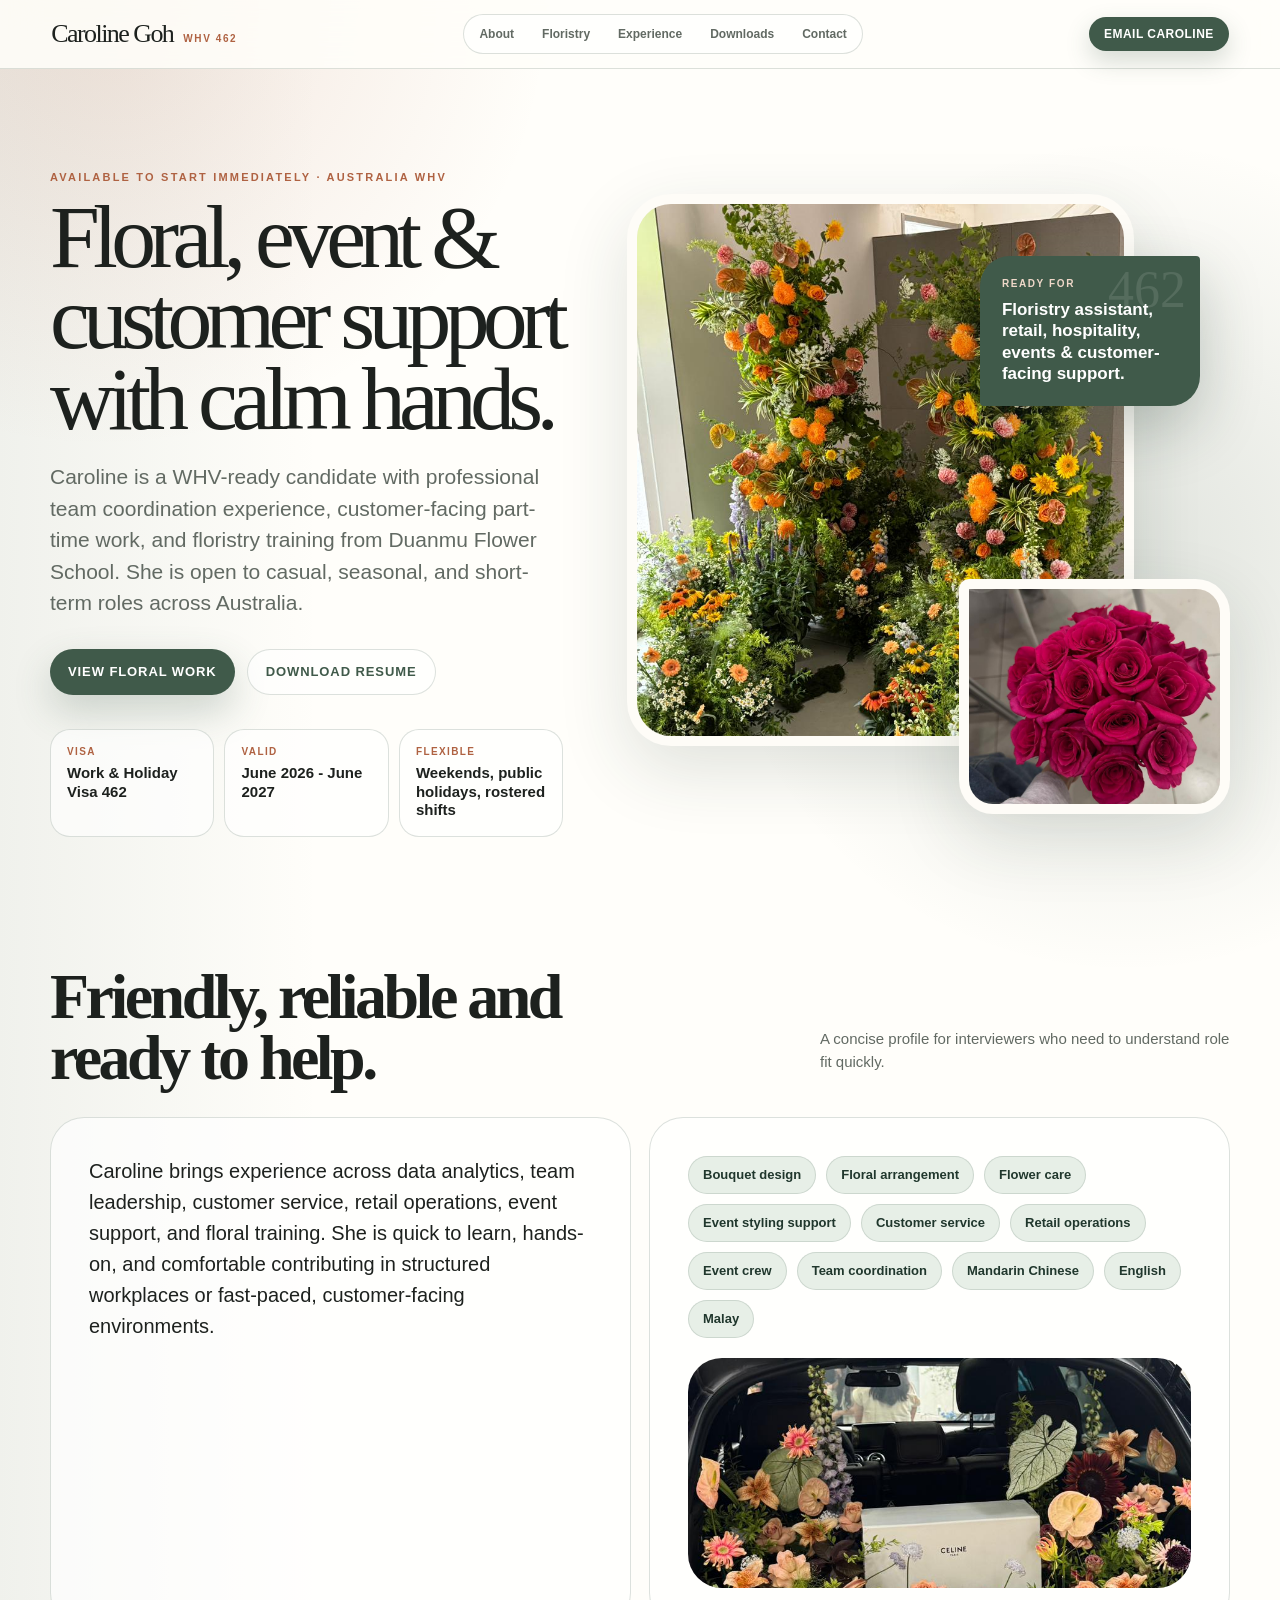
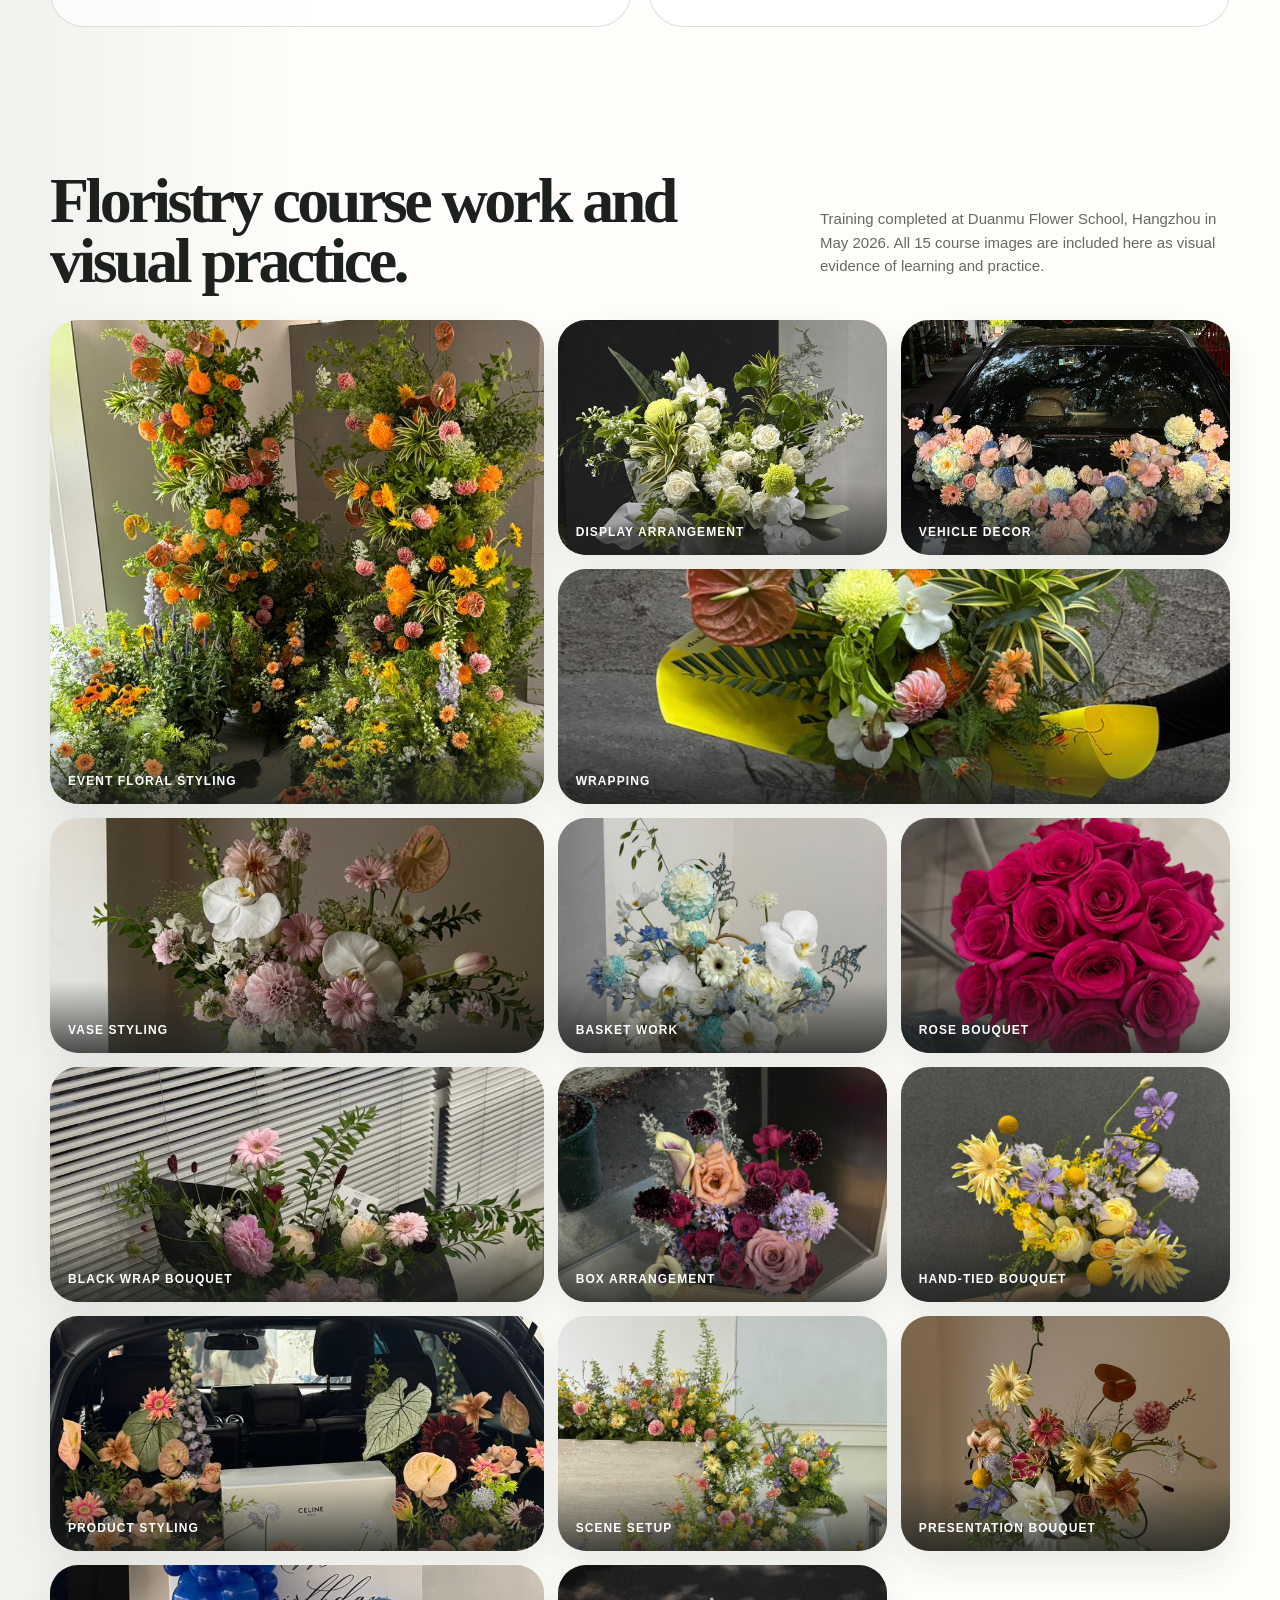
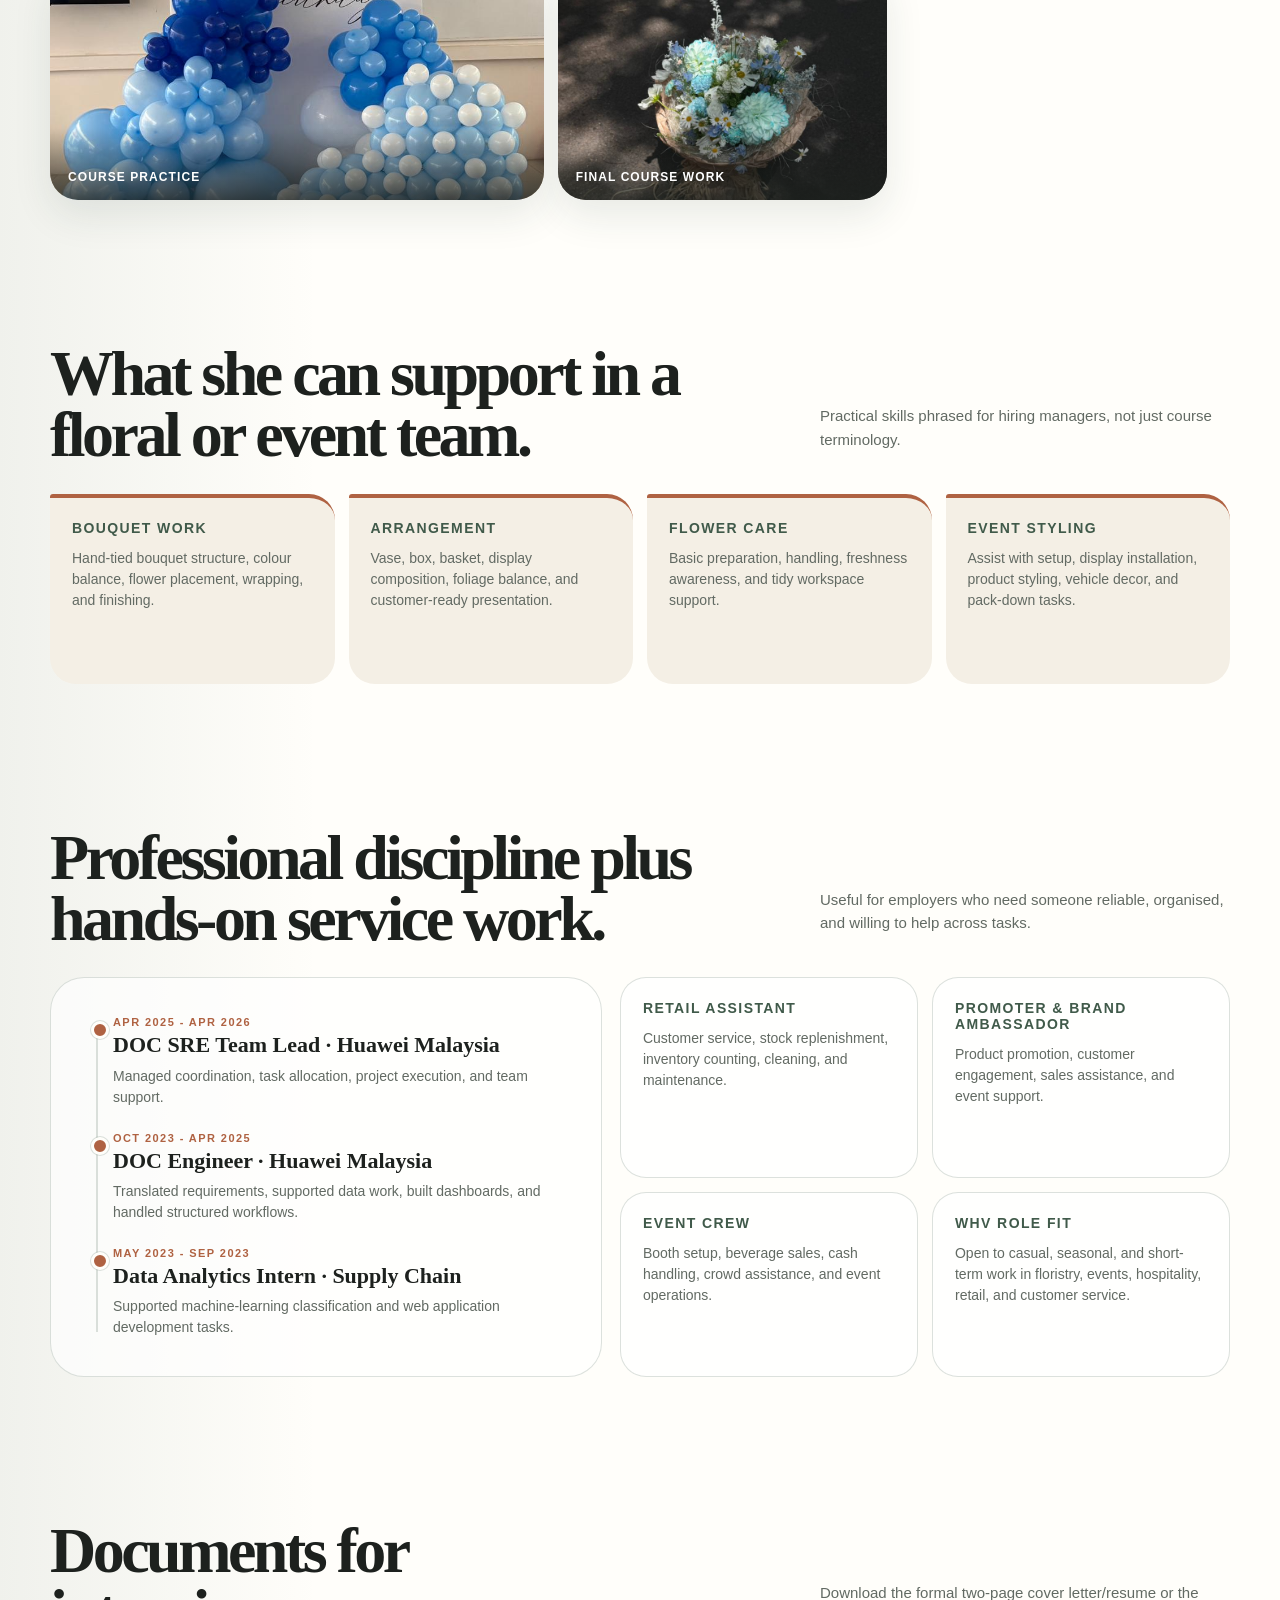
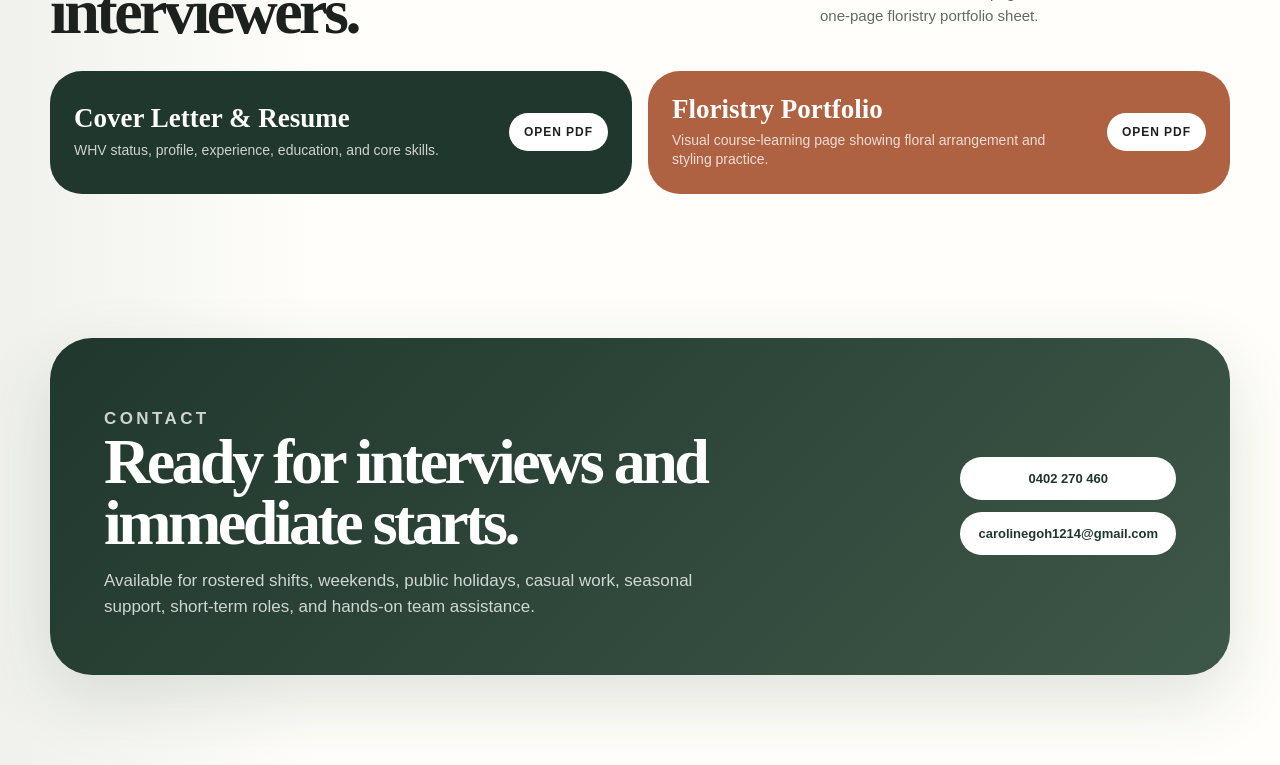
==== caroline-whv-interview-site/index.html @ 3a3e816f "Initial commit: Caroline's portfolio website" ====
<!doctype html>
<html lang="en">
  <head>
    <meta charset="utf-8">
    <meta name="viewport" content="width=device-width, initial-scale=1">
    <title>Caroline Goh | WHV Floristry & Event Support</title>
    <meta name="description" content="Caroline Goh's WHV interview portfolio for floristry, events, retail, hospitality, and customer-facing support roles in Australia.">
    <style>
      :root {
        --paper: #fffefa;
        --ink: #1d211e;
        --muted: #626a63;
        --sage: #405a4a;
        --sage-dark: #20372d;
        --sage-soft: #e7efe7;
        --cream: #f4efe5;
        --rust: #af6242;
        --blush: #ead4c6;
        --line: rgba(64, 90, 74, 0.18);
        --shadow: 0 24px 70px rgba(32, 55, 45, 0.14);
      }

      * {
        box-sizing: border-box;
      }

      html {
        scroll-behavior: smooth;
      }

      body {
        margin: 0;
        color: var(--ink);
        background:
          radial-gradient(circle at 8% 0%, rgba(175, 98, 66, 0.16), transparent 28rem),
          radial-gradient(circle at 88% 10%, rgba(64, 90, 74, 0.16), transparent 26rem),
          linear-gradient(90deg, rgba(64, 90, 74, 0.08), transparent 20rem),
          var(--paper);
        font-family: "Avenir Next", "Helvetica Neue", Arial, sans-serif;
      }

      img {
        display: block;
        max-width: 100%;
      }

      a {
        color: inherit;
        text-decoration: none;
      }

      .site-shell {
        min-height: 100vh;
      }

      .nav {
        position: sticky;
        top: 0;
        z-index: 20;
        display: flex;
        align-items: center;
        justify-content: space-between;
        gap: 24px;
        padding: 14px clamp(20px, 4vw, 58px);
        background: rgba(255, 254, 250, 0.86);
        border-bottom: 1px solid var(--line);
        backdrop-filter: blur(18px);
      }

      .brand {
        display: flex;
        align-items: baseline;
        gap: 10px;
        white-space: nowrap;
      }

      .brand-name {
        font-family: Georgia, "Times New Roman", serif;
        font-size: 26px;
        letter-spacing: -0.06em;
      }

      .brand-label {
        color: var(--rust);
        font-size: 10px;
        font-weight: 850;
        letter-spacing: 0.16em;
        text-transform: uppercase;
      }

      .nav-links {
        display: flex;
        align-items: center;
        gap: 6px;
        padding: 4px;
        color: var(--muted);
        font-size: 12px;
        font-weight: 750;
        border: 1px solid var(--line);
        border-radius: 999px;
        background: rgba(255, 255, 255, 0.48);
      }

      .nav-links a {
        padding: 8px 11px;
        border-radius: 999px;
        transition: 180ms ease;
      }

      .nav-links a:hover {
        color: #ffffff;
        background: var(--sage);
      }

      .nav-cta {
        padding: 10px 15px;
        color: #ffffff;
        font-size: 12px;
        font-weight: 850;
        letter-spacing: 0.04em;
        text-transform: uppercase;
        background: var(--sage);
        border-radius: 999px;
        box-shadow: 0 10px 24px rgba(64, 90, 74, 0.22);
      }

      .hero {
        display: grid;
        grid-template-columns: minmax(0, 0.92fr) minmax(420px, 1.08fr);
        gap: clamp(32px, 5vw, 72px);
        align-items: center;
        width: min(1180px, calc(100% - 40px));
        margin: 0 auto;
        padding: clamp(58px, 8vw, 105px) 0 58px;
      }

      .eyebrow {
        margin: 0 0 14px;
        color: var(--rust);
        font-size: 11px;
        font-weight: 900;
        letter-spacing: 0.2em;
        text-transform: uppercase;
      }

      .hero h1 {
        margin: 0;
        max-width: 620px;
        font-family: Georgia, "Times New Roman", serif;
        font-size: clamp(56px, 7vw, 98px);
        line-height: 0.9;
        letter-spacing: -0.075em;
        font-weight: 520;
      }

      .hero-subtitle {
        margin: 22px 0 0;
        max-width: 620px;
        color: var(--muted);
        font-size: clamp(17px, 2vw, 21px);
        line-height: 1.5;
      }

      .hero-actions {
        display: flex;
        flex-wrap: wrap;
        gap: 12px;
        margin-top: 30px;
      }

      .button {
        display: inline-flex;
        align-items: center;
        justify-content: center;
        min-height: 46px;
        padding: 0 18px;
        font-size: 13px;
        font-weight: 850;
        letter-spacing: 0.07em;
        text-transform: uppercase;
        border-radius: 999px;
        transition: transform 180ms ease, box-shadow 180ms ease, background 180ms ease;
      }

      .button:hover {
        transform: translateY(-2px);
      }

      .button.primary {
        color: #ffffff;
        background: var(--sage);
        box-shadow: 0 16px 38px rgba(64, 90, 74, 0.24);
      }

      .button.secondary {
        color: var(--sage);
        background: rgba(255, 255, 255, 0.62);
        border: 1px solid var(--line);
      }

      .hero-facts {
        display: grid;
        grid-template-columns: repeat(3, 1fr);
        gap: 10px;
        margin-top: 34px;
      }

      .fact-card {
        padding: 16px;
        background: rgba(255, 255, 255, 0.62);
        border: 1px solid var(--line);
        border-radius: 20px;
      }

      .fact-key {
        color: var(--rust);
        font-size: 10px;
        font-weight: 900;
        letter-spacing: 0.14em;
        text-transform: uppercase;
      }

      .fact-value {
        margin-top: 7px;
        font-size: 15px;
        line-height: 1.25;
        font-weight: 800;
      }

      .hero-art {
        position: relative;
        min-height: 620px;
      }

      .hero-photo {
        position: absolute;
        overflow: hidden;
        background: var(--cream);
        border: 10px solid rgba(255, 254, 250, 0.88);
        box-shadow: var(--shadow);
      }

      .hero-photo img {
        width: 100%;
        height: 100%;
        object-fit: cover;
      }

      .hero-photo.large {
        inset: 0 16% 11% 0;
        border-radius: 44px 44px 10px 44px;
      }

      .hero-photo.small {
        right: 0;
        bottom: 0;
        width: 45%;
        height: 38%;
        border-radius: 10px 34px 34px 34px;
      }

      .availability-card {
        position: absolute;
        right: 5%;
        top: 10%;
        width: 220px;
        padding: 22px;
        color: #ffffff;
        background: var(--sage);
        border-radius: 30px 4px 30px 4px;
        box-shadow: 0 22px 60px rgba(32, 55, 45, 0.25);
      }

      .availability-card::after {
        content: "462";
        position: absolute;
        right: 14px;
        top: 8px;
        color: rgba(255, 255, 255, 0.11);
        font-family: Georgia, "Times New Roman", serif;
        font-size: 52px;
        line-height: 1;
      }

      .availability-card strong {
        display: block;
        position: relative;
        z-index: 1;
        color: #efd8c9;
        font-size: 10px;
        letter-spacing: 0.16em;
        text-transform: uppercase;
      }

      .availability-card span {
        display: block;
        position: relative;
        z-index: 1;
        margin-top: 10px;
        font-size: 17px;
        line-height: 1.25;
        font-weight: 850;
      }

      .section {
        width: min(1180px, calc(100% - 40px));
        margin: 0 auto;
        padding: 72px 0;
      }

      .section-head {
        display: flex;
        align-items: end;
        justify-content: space-between;
        gap: 28px;
        margin-bottom: 28px;
      }

      .section h2 {
        margin: 0;
        max-width: 650px;
        font-family: Georgia, "Times New Roman", serif;
        font-size: clamp(38px, 5vw, 64px);
        line-height: 0.95;
        letter-spacing: -0.055em;
        font-weight: 560;
      }

      .section-note {
        max-width: 410px;
        color: var(--muted);
        font-size: 15px;
        line-height: 1.55;
      }

      .about-grid {
        display: grid;
        grid-template-columns: 1fr 1fr;
        gap: 18px;
      }

      .panel {
        padding: clamp(24px, 4vw, 38px);
        background: rgba(255, 255, 255, 0.65);
        border: 1px solid var(--line);
        border-radius: 34px;
      }

      .profile-copy {
        font-size: 20px;
        line-height: 1.55;
      }

      .profile-copy p {
        margin: 0;
      }

      .skill-cloud {
        display: flex;
        flex-wrap: wrap;
        gap: 10px;
      }

      .pill {
        display: inline-flex;
        align-items: center;
        min-height: 38px;
        padding: 0 14px;
        color: var(--sage-dark);
        font-size: 13px;
        font-weight: 800;
        background: var(--sage-soft);
        border: 1px solid rgba(64, 90, 74, 0.16);
        border-radius: 999px;
      }

      .floral-strip {
        margin-top: 20px;
        overflow: hidden;
        border-radius: 34px;
      }

      .floral-strip img {
        width: 100%;
        height: 230px;
        object-fit: cover;
      }

      .gallery-grid {
        display: grid;
        grid-template-columns: 1.2fr 0.8fr 0.8fr;
        grid-auto-rows: 235px;
        gap: 14px;
      }

      .gallery-item {
        position: relative;
        overflow: hidden;
        padding: 0;
        color: #ffffff;
        background: var(--cream);
        border: 0;
        border-radius: 28px;
        cursor: zoom-in;
        box-shadow: 0 16px 38px rgba(32, 55, 45, 0.1);
      }

      .gallery-item:nth-child(1) {
        grid-row: span 2;
      }

      .gallery-item:nth-child(4) {
        grid-column: span 2;
      }

      .gallery-item img {
        width: 100%;
        height: 100%;
        object-fit: cover;
        transition: transform 420ms ease;
      }

      .gallery-item:hover img {
        transform: scale(1.045);
      }

      .gallery-label {
        position: absolute;
        left: 0;
        right: 0;
        bottom: 0;
        padding: 42px 18px 16px;
        font-size: 12px;
        font-weight: 900;
        letter-spacing: 0.09em;
        text-align: left;
        text-transform: uppercase;
        background: linear-gradient(0deg, rgba(29, 33, 30, 0.78), transparent);
      }

      .learning-grid {
        display: grid;
        grid-template-columns: repeat(4, 1fr);
        gap: 14px;
      }

      .learning-card {
        min-height: 190px;
        padding: 22px;
        background: var(--cream);
        border-top: 4px solid var(--rust);
        border-radius: 3px 26px 26px 26px;
      }

      .learning-card h3,
      .role-card h3 {
        margin: 0;
        color: var(--sage);
        font-size: 14px;
        letter-spacing: 0.1em;
        text-transform: uppercase;
      }

      .learning-card p,
      .role-card p {
        margin: 12px 0 0;
        color: var(--muted);
        font-size: 14px;
        line-height: 1.5;
      }

      .experience-wrap {
        display: grid;
        grid-template-columns: 0.95fr 1.05fr;
        gap: 18px;
      }

      .timeline {
        position: relative;
        padding-left: 24px;
      }

      .timeline::before {
        content: "";
        position: absolute;
        left: 7px;
        top: 6px;
        bottom: 6px;
        width: 2px;
        background: var(--line);
      }

      .timeline-item {
        position: relative;
        padding: 0 0 24px;
      }

      .timeline-item:last-child {
        padding-bottom: 0;
      }

      .timeline-item::before {
        content: "";
        position: absolute;
        left: -22px;
        top: 5px;
        width: 12px;
        height: 12px;
        border: 3px solid var(--paper);
        border-radius: 50%;
        background: var(--rust);
        box-shadow: 0 0 0 1px var(--line);
      }

      .timeline-date {
        color: var(--rust);
        font-size: 11px;
        font-weight: 900;
        letter-spacing: 0.13em;
        text-transform: uppercase;
      }

      .timeline-title {
        margin-top: 5px;
        font-family: Georgia, "Times New Roman", serif;
        font-size: 22px;
        line-height: 1.1;
        font-weight: 700;
      }

      .timeline-copy {
        margin-top: 8px;
        color: var(--muted);
        font-size: 14px;
        line-height: 1.5;
      }

      .role-grid {
        display: grid;
        grid-template-columns: repeat(2, 1fr);
        gap: 14px;
      }

      .role-card {
        padding: 22px;
        background: rgba(255, 255, 255, 0.7);
        border: 1px solid var(--line);
        border-radius: 26px;
      }

      .downloads {
        display: grid;
        grid-template-columns: 1fr 1fr;
        gap: 16px;
      }

      .download-card {
        display: flex;
        align-items: center;
        justify-content: space-between;
        gap: 20px;
        padding: 24px;
        background: var(--sage-dark);
        color: #ffffff;
        border-radius: 32px;
      }

      .download-card:nth-child(2) {
        background: var(--rust);
      }

      .download-title {
        font-family: Georgia, "Times New Roman", serif;
        font-size: 27px;
        line-height: 1.05;
        font-weight: 700;
      }

      .download-copy {
        margin-top: 8px;
        color: rgba(255, 255, 255, 0.78);
        font-size: 14px;
        line-height: 1.4;
      }

      .download-link {
        flex: 0 0 auto;
        padding: 12px 15px;
        color: var(--ink);
        font-size: 12px;
        font-weight: 900;
        letter-spacing: 0.08em;
        text-transform: uppercase;
        background: #ffffff;
        border-radius: 999px;
      }

      .contact {
        padding-bottom: 90px;
      }

      .contact-card {
        display: grid;
        grid-template-columns: 1fr auto;
        gap: 24px;
        align-items: center;
        padding: clamp(28px, 5vw, 54px);
        color: #ffffff;
        background:
          linear-gradient(135deg, rgba(32, 55, 45, 0.96), rgba(64, 90, 74, 0.92)),
          var(--sage-dark);
        border-radius: 42px;
        box-shadow: var(--shadow);
      }

      .contact-card h2 {
        color: #ffffff;
      }

      .contact-card p {
        margin: 14px 0 0;
        max-width: 640px;
        color: rgba(255, 255, 255, 0.78);
        font-size: 17px;
        line-height: 1.55;
      }

      .contact-actions {
        display: flex;
        flex-direction: column;
        gap: 12px;
      }

      .contact-actions a {
        min-width: 190px;
        padding: 14px 18px;
        color: var(--sage-dark);
        font-size: 13px;
        font-weight: 900;
        text-align: center;
        background: #ffffff;
        border-radius: 999px;
      }

      .lightbox {
        position: fixed;
        inset: 0;
        z-index: 50;
        display: none;
        place-items: center;
        padding: 28px;
        background: rgba(18, 28, 23, 0.84);
      }

      .lightbox.is-open {
        display: grid;
      }

      .lightbox img {
        max-width: min(980px, 100%);
        max-height: 82vh;
        object-fit: contain;
        border: 10px solid rgba(255, 254, 250, 0.92);
        border-radius: 26px;
        box-shadow: 0 28px 90px rgba(0, 0, 0, 0.34);
      }

      .lightbox button {
        position: absolute;
        right: 28px;
        top: 24px;
        width: 44px;
        height: 44px;
        color: var(--sage-dark);
        font-size: 26px;
        line-height: 1;
        background: #ffffff;
        border: 0;
        border-radius: 50%;
        cursor: pointer;
      }

      @media (max-width: 960px) {
        .nav {
          align-items: flex-start;
          flex-direction: column;
        }

        .nav-links {
          width: 100%;
          overflow-x: auto;
          justify-content: flex-start;
        }

        .nav-cta {
          display: none;
        }

        .hero,
        .about-grid,
        .experience-wrap,
        .downloads,
        .contact-card {
          grid-template-columns: 1fr;
        }

        .hero-art {
          min-height: 520px;
        }

        .learning-grid {
          grid-template-columns: repeat(2, 1fr);
        }

        .gallery-grid {
          grid-template-columns: repeat(2, 1fr);
        }

        .gallery-item:nth-child(1),
        .gallery-item:nth-child(4) {
          grid-column: auto;
          grid-row: auto;
        }
      }

      @media (max-width: 640px) {
        .hero {
          grid-template-columns: 1fr;
          padding-top: 42px;
        }

        .hero h1 {
          font-size: 54px;
        }

        .hero-facts,
        .learning-grid,
        .role-grid,
        .gallery-grid {
          grid-template-columns: 1fr;
        }

        .hero-art {
          min-height: 430px;
        }

        .hero-photo.large {
          inset: 0 0 14% 0;
        }

        .hero-photo.small {
          width: 58%;
        }

        .availability-card {
          left: 18px;
          right: auto;
          top: 18px;
          width: 210px;
        }

        .section {
          padding: 52px 0;
        }

        .section-head {
          align-items: flex-start;
          flex-direction: column;
        }

        .gallery-item {
          min-height: 310px;
        }

        .download-card {
          align-items: flex-start;
          flex-direction: column;
        }
      }
    </style>
  </head>
  <body>
    <div class="site-shell">
      <nav class="nav" aria-label="Primary navigation">
        <a class="brand" href="#top" aria-label="Caroline Goh home">
          <span class="brand-name">Caroline Goh</span>
          <span class="brand-label">WHV 462</span>
        </a>
        <div class="nav-links">
          <a href="#about">About</a>
          <a href="#floristry">Floristry</a>
          <a href="#experience">Experience</a>
          <a href="#downloads">Downloads</a>
          <a href="#contact">Contact</a>
        </div>
        <a class="nav-cta" href="mailto:carolinegoh1214@gmail.com">Email Caroline</a>
      </nav>

      <header class="hero" id="top">
        <section>
          <p class="eyebrow">Available to start immediately · Australia WHV</p>
          <h1>Floral, event & customer support with calm hands.</h1>
          <p class="hero-subtitle">
            Caroline is a WHV-ready candidate with professional team coordination experience,
            customer-facing part-time work, and floristry training from Duanmu Flower School.
            She is open to casual, seasonal, and short-term roles across Australia.
          </p>
          <div class="hero-actions">
            <a class="button primary" href="#floristry">View floral work</a>
            <a class="button secondary" href="Caroline_WHV_Resume.pdf">Download resume</a>
          </div>
          <div class="hero-facts" aria-label="Quick facts">
            <div class="fact-card">
              <div class="fact-key">Visa</div>
              <div class="fact-value">Work & Holiday Visa 462</div>
            </div>
            <div class="fact-card">
              <div class="fact-key">Valid</div>
              <div class="fact-value">June 2026 - June 2027</div>
            </div>
            <div class="fact-card">
              <div class="fact-key">Flexible</div>
              <div class="fact-value">Weekends, public holidays, rostered shifts</div>
            </div>
          </div>
        </section>

        <section class="hero-art" aria-label="Floristry work preview">
          <div class="hero-photo large">
            <img src="images/WhatsApp Image 2026-06-17 at 8.17.05 PM.jpeg" alt="Large-scale orange and green floral event installation">
          </div>
          <div class="hero-photo small">
            <img src="images/WhatsApp Image 2026-06-17 at 8.16.54 PM.jpeg" alt="Pink rose bouquet held by hand">
          </div>
          <div class="availability-card">
            <strong>Ready for</strong>
            <span>Floristry assistant, retail, hospitality, events & customer-facing support.</span>
          </div>
        </section>
      </header>

      <main>
        <section class="section" id="about">
          <div class="section-head">
            <h2>Friendly, reliable and ready to help.</h2>
            <p class="section-note">
              A concise profile for interviewers who need to understand role fit quickly.
            </p>
          </div>

          <div class="about-grid">
            <article class="panel profile-copy">
              <p>
                Caroline brings experience across data analytics, team leadership, customer service,
                retail operations, event support, and floral training. She is quick to learn,
                hands-on, and comfortable contributing in structured workplaces or fast-paced,
                customer-facing environments.
              </p>
            </article>
            <article class="panel">
              <div class="skill-cloud">
                <span class="pill">Bouquet design</span>
                <span class="pill">Floral arrangement</span>
                <span class="pill">Flower care</span>
                <span class="pill">Event styling support</span>
                <span class="pill">Customer service</span>
                <span class="pill">Retail operations</span>
                <span class="pill">Event crew</span>
                <span class="pill">Team coordination</span>
                <span class="pill">Mandarin Chinese</span>
                <span class="pill">English</span>
                <span class="pill">Malay</span>
              </div>
              <div class="floral-strip">
                <img src="images/WhatsApp Image 2026-06-17 at 8.17.03 PM.jpeg" alt="Floral display arranged around a vehicle trunk">
              </div>
            </article>
          </div>
        </section>

        <section class="section" id="floristry">
          <div class="section-head">
            <h2>Floristry course work and visual practice.</h2>
            <p class="section-note">
              Training completed at Duanmu Flower School, Hangzhou in May 2026.
              All 15 course images are included here as visual evidence of learning and practice.
            </p>
          </div>

          <div class="gallery-grid">
            <button class="gallery-item" type="button" data-full="images/WhatsApp Image 2026-06-17 at 8.17.05 PM.jpeg" aria-label="Open large event floral styling image">
              <img src="images/WhatsApp Image 2026-06-17 at 8.17.05 PM.jpeg" alt="Large-scale orange and green event floral installation">
              <span class="gallery-label">Event floral styling</span>
            </button>
            <button class="gallery-item" type="button" data-full="images/WhatsApp Image 2026-06-17 at 8.16.59 PM.jpeg" aria-label="Open white and green display arrangement image">
              <img src="images/WhatsApp Image 2026-06-17 at 8.16.59 PM.jpeg" alt="White and green floral stand arrangement">
              <span class="gallery-label">Display arrangement</span>
            </button>
            <button class="gallery-item" type="button" data-full="images/WhatsApp Image 2026-06-17 at 8.17.04 PM.jpeg" aria-label="Open pastel vehicle decor image">
              <img src="images/WhatsApp Image 2026-06-17 at 8.17.04 PM.jpeg" alt="Pastel floral car decor across a car hood">
              <span class="gallery-label">Vehicle decor</span>
            </button>
            <button class="gallery-item" type="button" data-full="images/WhatsApp Image 2026-06-17 at 8.17.01 PM.jpeg" aria-label="Open modern wrapping image">
              <img src="images/WhatsApp Image 2026-06-17 at 8.17.01 PM.jpeg" alt="Modern wrapped bouquet with tropical leaves and yellow wrapping">
              <span class="gallery-label">Wrapping</span>
            </button>
            <button class="gallery-item" type="button" data-full="images/WhatsApp Image 2026-06-17 at 8.17.00 PM.jpeg" aria-label="Open pastel vase styling image">
              <img src="images/WhatsApp Image 2026-06-17 at 8.17.00 PM.jpeg" alt="Pastel vase floral arrangement with orchids and dahlias">
              <span class="gallery-label">Vase styling</span>
            </button>
            <button class="gallery-item" type="button" data-full="images/WhatsApp Image 2026-06-17 at 8.17.01 PM (1).jpeg" aria-label="Open blue and white basket arrangement image">
              <img src="images/WhatsApp Image 2026-06-17 at 8.17.01 PM (1).jpeg" alt="Blue and white basket floral arrangement">
              <span class="gallery-label">Basket work</span>
            </button>
            <button class="gallery-item" type="button" data-full="images/WhatsApp Image 2026-06-17 at 8.16.54 PM.jpeg" aria-label="Open pink rose bouquet image">
              <img src="images/WhatsApp Image 2026-06-17 at 8.16.54 PM.jpeg" alt="Pink rose bouquet held by hand">
              <span class="gallery-label">Rose bouquet</span>
            </button>
            <button class="gallery-item" type="button" data-full="images/WhatsApp Image 2026-06-17 at 8.16.58 PM.jpeg" aria-label="Open black wrap bouquet image">
              <img src="images/WhatsApp Image 2026-06-17 at 8.16.58 PM.jpeg" alt="Floral bouquet in black wrapping on a chair">
              <span class="gallery-label">Black wrap bouquet</span>
            </button>
            <button class="gallery-item" type="button" data-full="images/WhatsApp Image 2026-06-17 at 8.16.59 PM (1).jpeg" aria-label="Open boxed floral arrangement image">
              <img src="images/WhatsApp Image 2026-06-17 at 8.16.59 PM (1).jpeg" alt="Boxed floral arrangement with roses, calla lilies, and small flowers">
              <span class="gallery-label">Box arrangement</span>
            </button>
            <button class="gallery-item" type="button" data-full="images/WhatsApp Image 2026-06-17 at 8.17.02 PM.jpeg" aria-label="Open yellow and purple bouquet image">
              <img src="images/WhatsApp Image 2026-06-17 at 8.17.02 PM.jpeg" alt="Yellow and purple hand-held bouquet">
              <span class="gallery-label">Hand-tied bouquet</span>
            </button>
            <button class="gallery-item" type="button" data-full="images/WhatsApp Image 2026-06-17 at 8.17.03 PM.jpeg" aria-label="Open product styling floral display image">
              <img src="images/WhatsApp Image 2026-06-17 at 8.17.03 PM.jpeg" alt="Floral product styling arranged around a vehicle trunk">
              <span class="gallery-label">Product styling</span>
            </button>
            <button class="gallery-item" type="button" data-full="images/WhatsApp Image 2026-06-17 at 8.17.06 PM.jpeg" aria-label="Open classroom floral installation image">
              <img src="images/WhatsApp Image 2026-06-17 at 8.17.06 PM.jpeg" alt="Classroom floral installation with yellow and pink flowers">
              <span class="gallery-label">Scene setup</span>
            </button>
            <button class="gallery-item" type="button" data-full="images/WhatsApp Image 2026-06-17 at 8.17.08 PM.jpeg" aria-label="Open tall presentation bouquet image">
              <img src="images/WhatsApp Image 2026-06-17 at 8.17.08 PM.jpeg" alt="Tall presentation bouquet with white and green flowers">
              <span class="gallery-label">Presentation bouquet</span>
            </button>
            <button class="gallery-item" type="button" data-full="images/WhatsApp Image 2026-06-17 at 8.17.08 PM (1).jpeg" aria-label="Open floral arrangement practice image">
              <img src="images/WhatsApp Image 2026-06-17 at 8.17.08 PM (1).jpeg" alt="Floristry course arrangement practice">
              <span class="gallery-label">Course practice</span>
            </button>
            <button class="gallery-item" type="button" data-full="images/WhatsApp Image 2026-06-17 at 8.17.11 PM.jpeg" aria-label="Open final course floral work image">
              <img src="images/WhatsApp Image 2026-06-17 at 8.17.11 PM.jpeg" alt="Final floristry course floral work">
              <span class="gallery-label">Final course work</span>
            </button>
          </div>
        </section>

        <section class="section">
          <div class="section-head">
            <h2>What she can support in a floral or event team.</h2>
            <p class="section-note">
              Practical skills phrased for hiring managers, not just course terminology.
            </p>
          </div>

          <div class="learning-grid">
            <article class="learning-card">
              <h3>Bouquet Work</h3>
              <p>Hand-tied bouquet structure, colour balance, flower placement, wrapping, and finishing.</p>
            </article>
            <article class="learning-card">
              <h3>Arrangement</h3>
              <p>Vase, box, basket, display composition, foliage balance, and customer-ready presentation.</p>
            </article>
            <article class="learning-card">
              <h3>Flower Care</h3>
              <p>Basic preparation, handling, freshness awareness, and tidy workspace support.</p>
            </article>
            <article class="learning-card">
              <h3>Event Styling</h3>
              <p>Assist with setup, display installation, product styling, vehicle decor, and pack-down tasks.</p>
            </article>
          </div>
        </section>

        <section class="section" id="experience">
          <div class="section-head">
            <h2>Professional discipline plus hands-on service work.</h2>
            <p class="section-note">
              Useful for employers who need someone reliable, organised, and willing to help across tasks.
            </p>
          </div>

          <div class="experience-wrap">
            <article class="panel">
              <div class="timeline">
                <div class="timeline-item">
                  <div class="timeline-date">Apr 2025 - Apr 2026</div>
                  <div class="timeline-title">DOC SRE Team Lead · Huawei Malaysia</div>
                  <div class="timeline-copy">Managed coordination, task allocation, project execution, and team support.</div>
                </div>
                <div class="timeline-item">
                  <div class="timeline-date">Oct 2023 - Apr 2025</div>
                  <div class="timeline-title">DOC Engineer · Huawei Malaysia</div>
                  <div class="timeline-copy">Translated requirements, supported data work, built dashboards, and handled structured workflows.</div>
                </div>
                <div class="timeline-item">
                  <div class="timeline-date">May 2023 - Sep 2023</div>
                  <div class="timeline-title">Data Analytics Intern · Supply Chain</div>
                  <div class="timeline-copy">Supported machine-learning classification and web application development tasks.</div>
                </div>
              </div>
            </article>

            <div class="role-grid">
              <article class="role-card">
                <h3>Retail Assistant</h3>
                <p>Customer service, stock replenishment, inventory counting, cleaning, and maintenance.</p>
              </article>
              <article class="role-card">
                <h3>Promoter & Brand Ambassador</h3>
                <p>Product promotion, customer engagement, sales assistance, and event support.</p>
              </article>
              <article class="role-card">
                <h3>Event Crew</h3>
                <p>Booth setup, beverage sales, cash handling, crowd assistance, and event operations.</p>
              </article>
              <article class="role-card">
                <h3>WHV Role Fit</h3>
                <p>Open to casual, seasonal, and short-term work in floristry, events, hospitality, retail, and customer service.</p>
              </article>
            </div>
          </div>
        </section>

        <section class="section" id="downloads">
          <div class="section-head">
            <h2>Documents for interviewers.</h2>
            <p class="section-note">
              Download the formal two-page cover letter/resume or the one-page floristry portfolio sheet.
            </p>
          </div>

          <div class="downloads">
            <article class="download-card">
              <div>
                <div class="download-title">Cover Letter & Resume</div>
                <div class="download-copy">WHV status, profile, experience, education, and core skills.</div>
              </div>
              <a class="download-link" href="Caroline_WHV_Resume.pdf">Open PDF</a>
            </article>
            <article class="download-card">
              <div>
                <div class="download-title">Floristry Portfolio</div>
                <div class="download-copy">Visual course-learning page showing floral arrangement and styling practice.</div>
              </div>
              <a class="download-link" href="Caroline_WHV_Floristry_Portfolio.pdf">Open PDF</a>
            </article>
          </div>
        </section>

        <section class="section contact" id="contact">
          <div class="contact-card">
            <div>
              <p class="eyebrow">Contact</p>
              <h2>Ready for interviews and immediate starts.</h2>
              <p>
                Available for rostered shifts, weekends, public holidays, casual work,
                seasonal support, short-term roles, and hands-on team assistance.
              </p>
            </div>
            <div class="contact-actions">
              <a href="tel:0402270460">0402 270 460</a>
              <a href="mailto:carolinegoh1214@gmail.com">carolinegoh1214@gmail.com</a>
            </div>
          </div>
        </section>
      </main>
    </div>

    <div class="lightbox" id="lightbox" aria-hidden="true" role="dialog" aria-label="Image preview">
      <button type="button" id="closeLightbox" aria-label="Close image preview">&times;</button>
      <img id="lightboxImage" src="" alt="">
    </div>

    <script>
      const lightbox = document.getElementById("lightbox");
      const lightboxImage = document.getElementById("lightboxImage");
      const closeLightbox = document.getElementById("closeLightbox");

      document.querySelectorAll(".gallery-item").forEach((item) => {
        item.addEventListener("click", () => {
          const image = item.querySelector("img");
          lightboxImage.src = item.dataset.full;
          lightboxImage.alt = image.alt;
          lightbox.classList.add("is-open");
          lightbox.setAttribute("aria-hidden", "false");
        });
      });

      function hideLightbox() {
        lightbox.classList.remove("is-open");
        lightbox.setAttribute("aria-hidden", "true");
        lightboxImage.src = "";
      }

      closeLightbox.addEventListener("click", hideLightbox);
      lightbox.addEventListener("click", (event) => {
        if (event.target === lightbox) hideLightbox();
      });
      document.addEventListener("keydown", (event) => {
        if (event.key === "Escape") hideLightbox();
      });
    </script>
  </body>
</html>
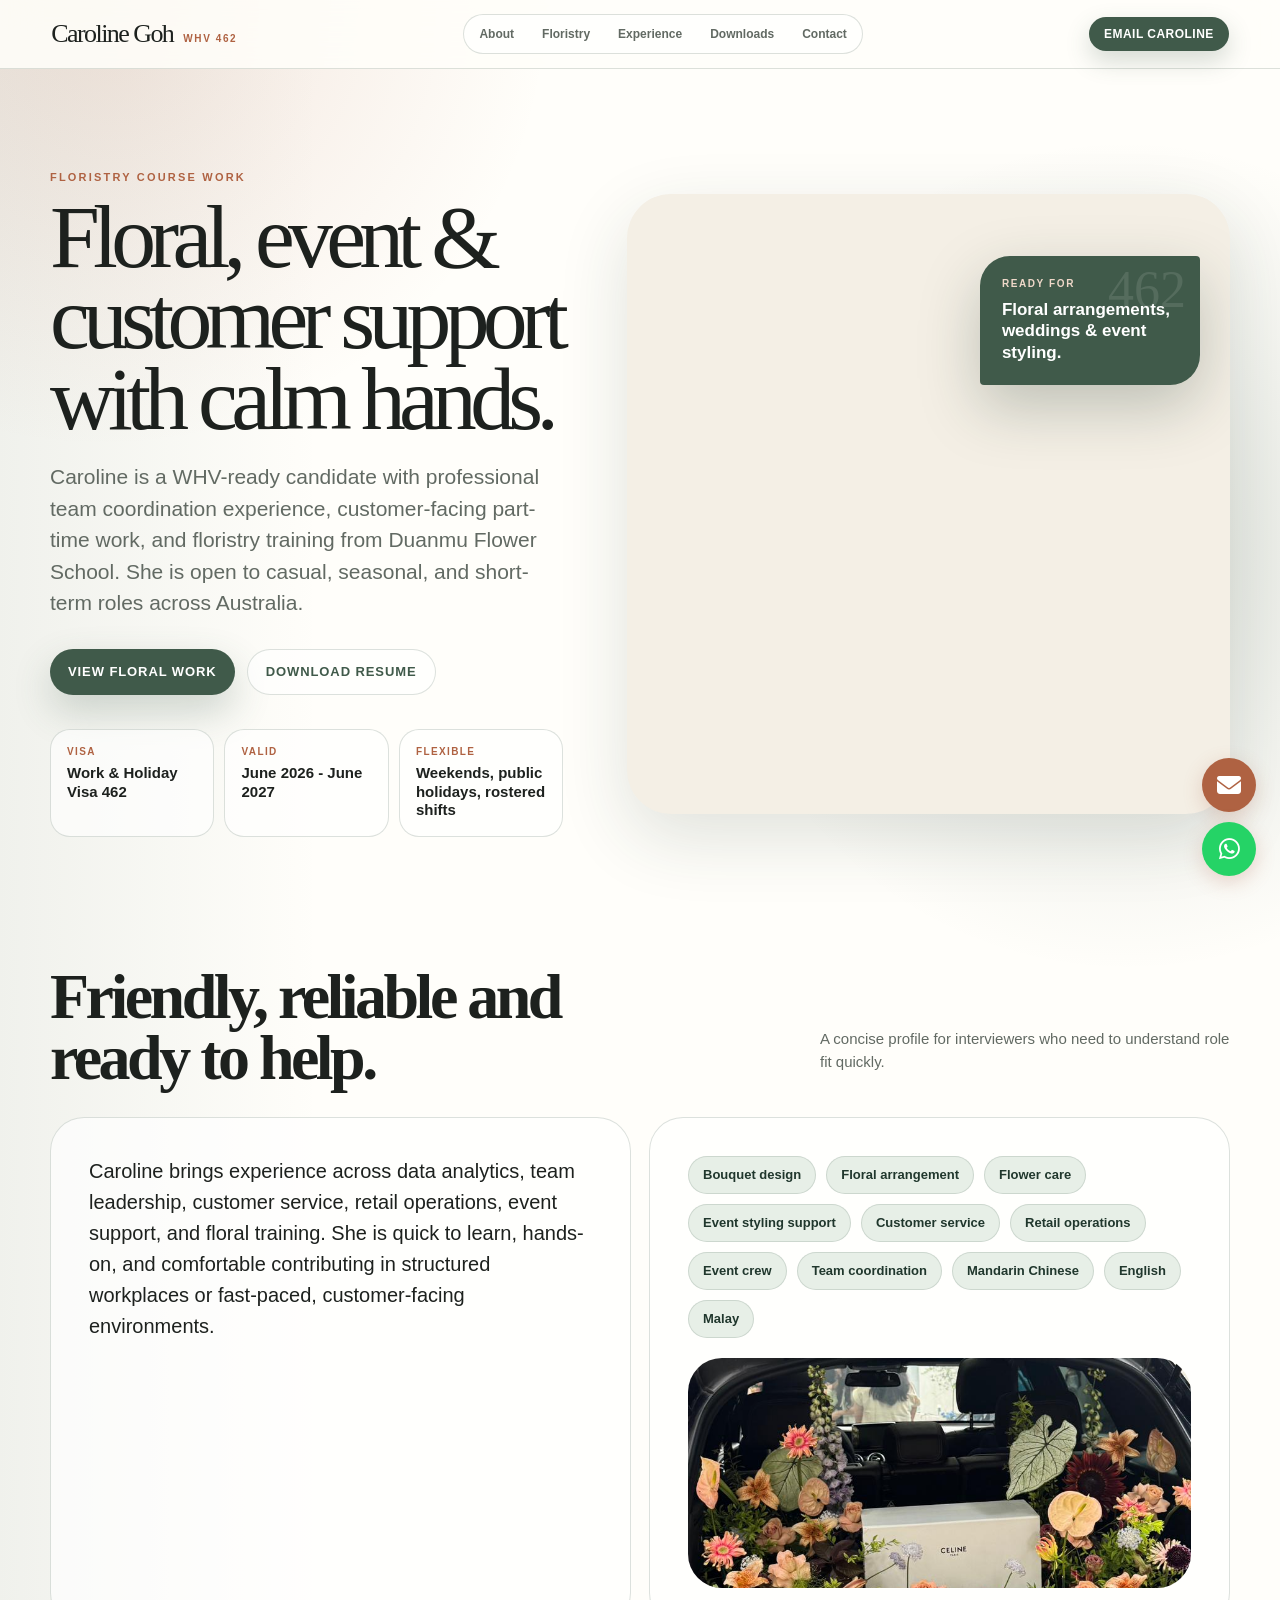
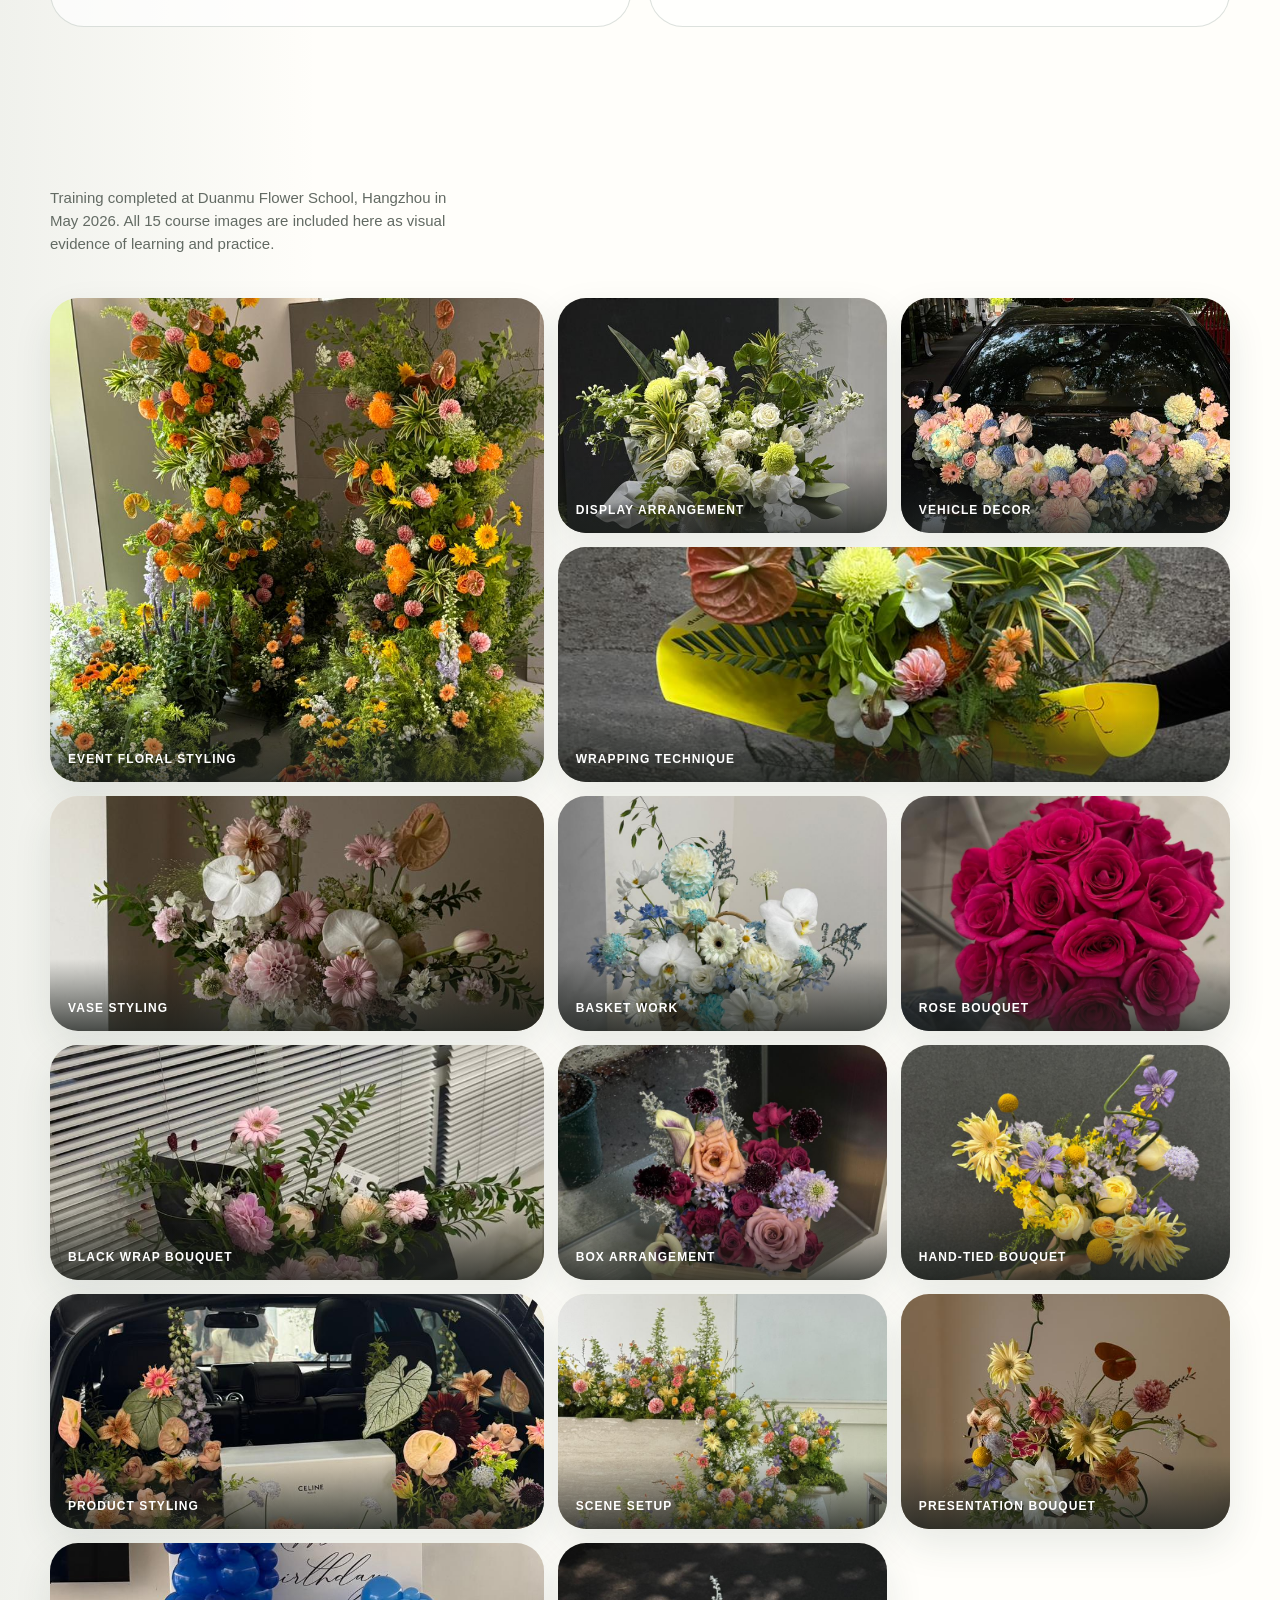
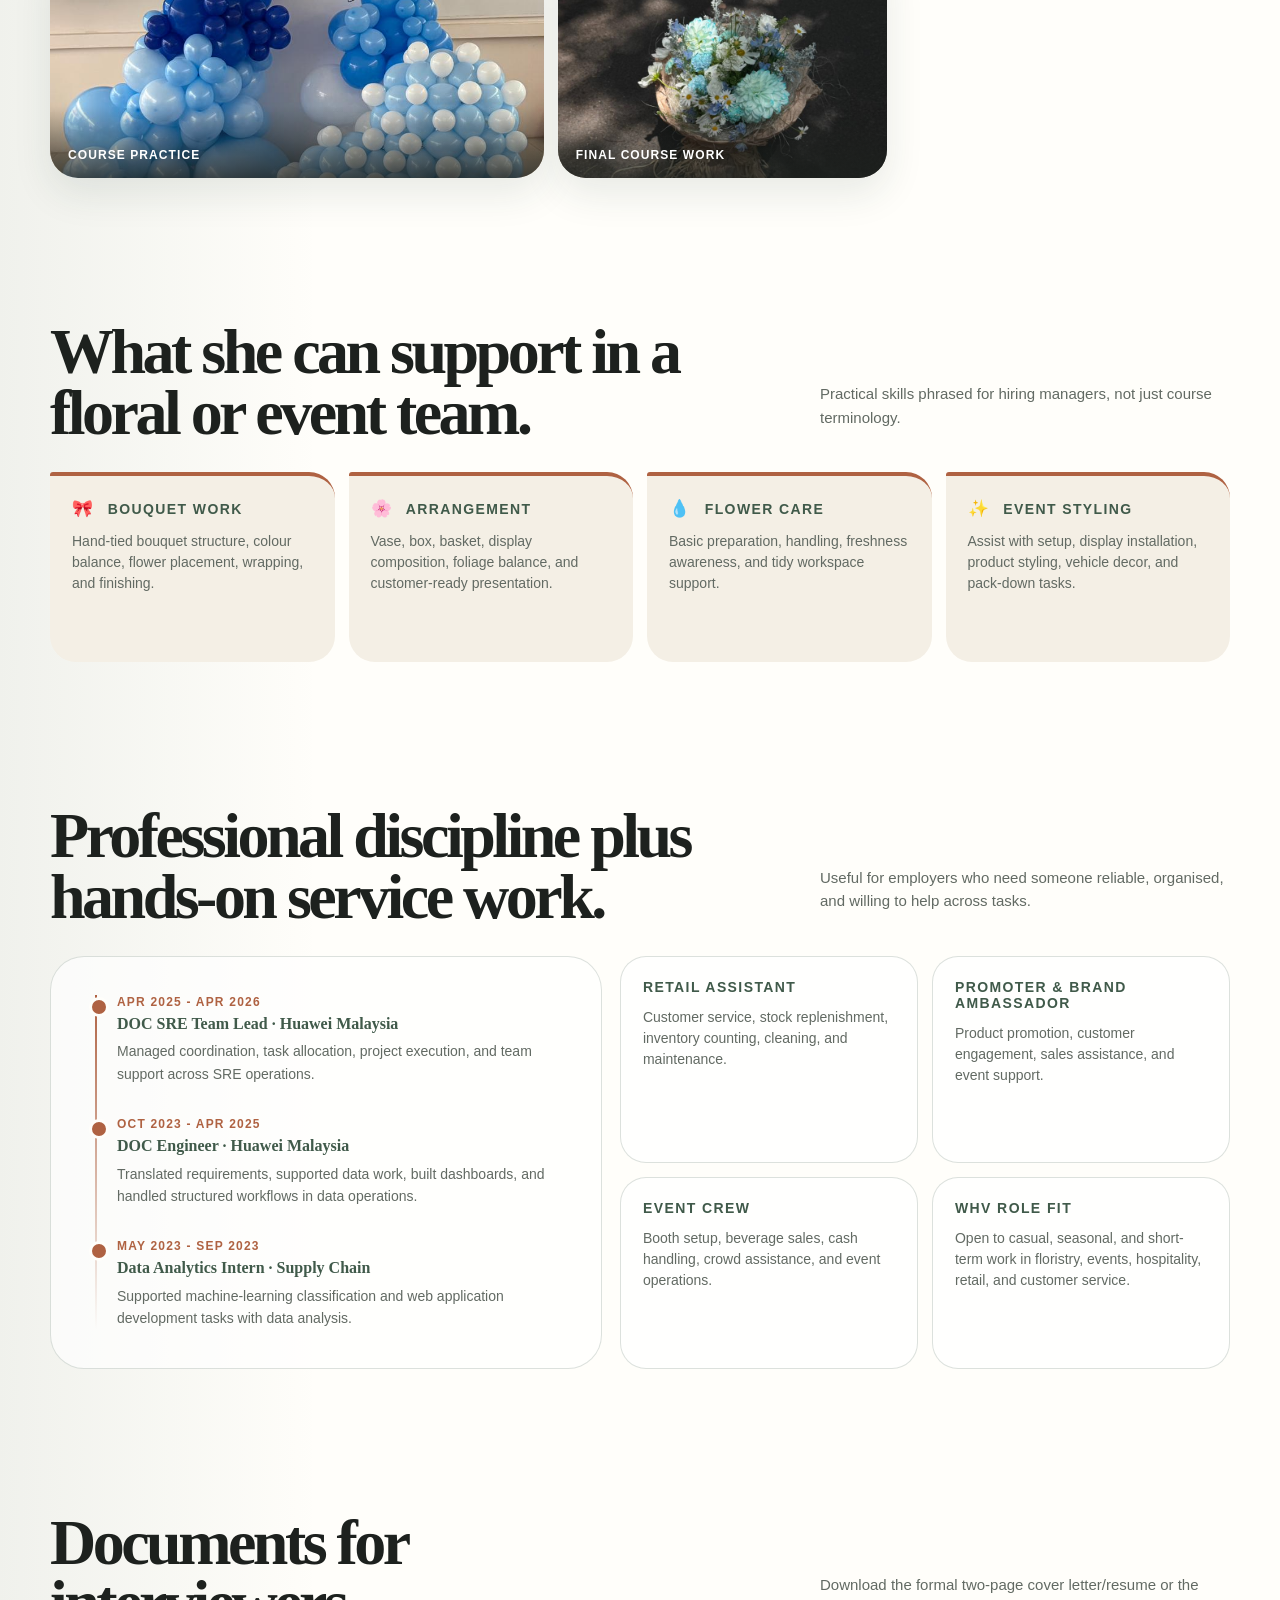
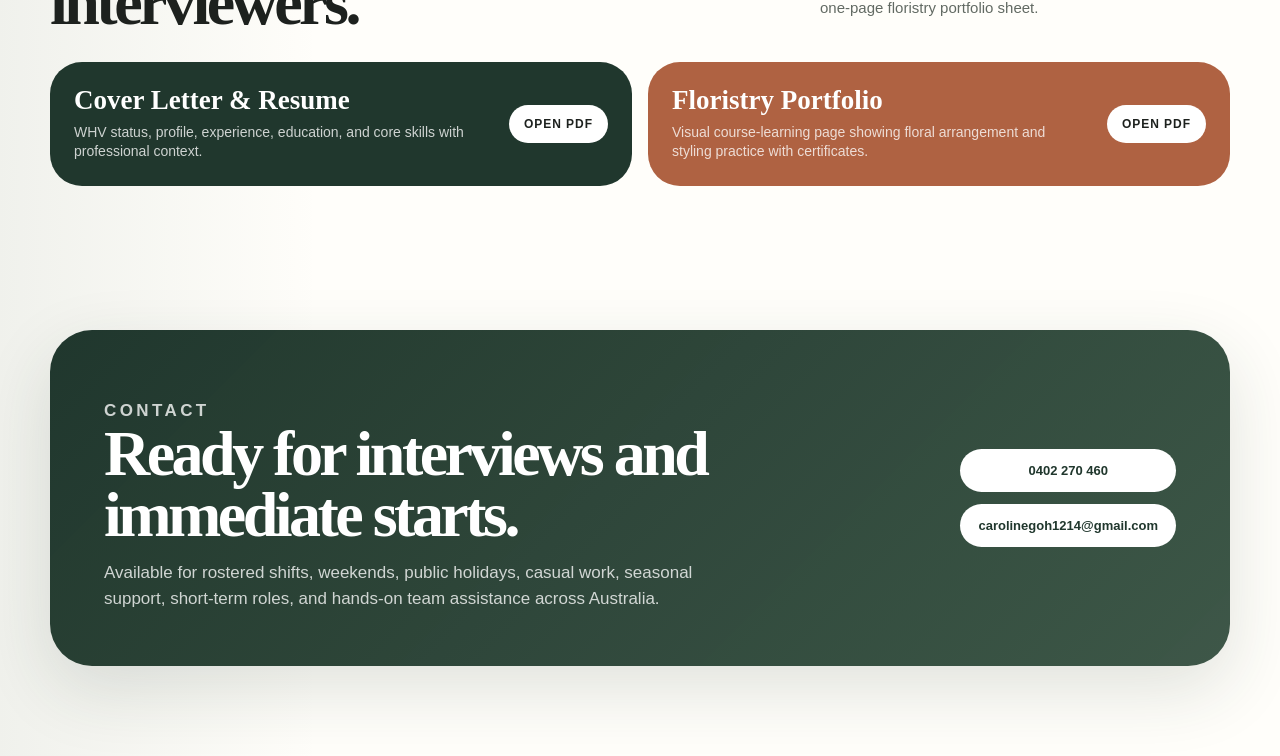
==== commit 4f40e953: "Polish portfolio: fix video display, optimize navbar, add Font Awesome icons - Fixed desktop video h" ====
--- a/caroline-whv-interview-site/index.html
+++ b/caroline-whv-interview-site/index.html
@@ -5,782 +5,28 @@
     <meta name="viewport" content="width=device-width, initial-scale=1">
     <title>Caroline Goh | WHV Floristry & Event Support</title>
     <meta name="description" content="Caroline Goh's WHV interview portfolio for floristry, events, retail, hospitality, and customer-facing support roles in Australia.">
-    <style>
-      :root {
-        --paper: #fffefa;
-        --ink: #1d211e;
-        --muted: #626a63;
-        --sage: #405a4a;
-        --sage-dark: #20372d;
-        --sage-soft: #e7efe7;
-        --cream: #f4efe5;
-        --rust: #af6242;
-        --blush: #ead4c6;
-        --line: rgba(64, 90, 74, 0.18);
-        --shadow: 0 24px 70px rgba(32, 55, 45, 0.14);
-      }
-
-      * {
-        box-sizing: border-box;
-      }
-
-      html {
-        scroll-behavior: smooth;
-      }
-
-      body {
-        margin: 0;
-        color: var(--ink);
-        background:
-          radial-gradient(circle at 8% 0%, rgba(175, 98, 66, 0.16), transparent 28rem),
-          radial-gradient(circle at 88% 10%, rgba(64, 90, 74, 0.16), transparent 26rem),
-          linear-gradient(90deg, rgba(64, 90, 74, 0.08), transparent 20rem),
-          var(--paper);
-        font-family: "Avenir Next", "Helvetica Neue", Arial, sans-serif;
-      }
-
-      img {
-        display: block;
-        max-width: 100%;
-      }
-
-      a {
-        color: inherit;
-        text-decoration: none;
-      }
-
-      .site-shell {
-        min-height: 100vh;
-      }
-
-      .nav {
-        position: sticky;
-        top: 0;
-        z-index: 20;
-        display: flex;
-        align-items: center;
-        justify-content: space-between;
-        gap: 24px;
-        padding: 14px clamp(20px, 4vw, 58px);
-        background: rgba(255, 254, 250, 0.86);
-        border-bottom: 1px solid var(--line);
-        backdrop-filter: blur(18px);
-      }
-
-      .brand {
-        display: flex;
-        align-items: baseline;
-        gap: 10px;
-        white-space: nowrap;
-      }
-
-      .brand-name {
-        font-family: Georgia, "Times New Roman", serif;
-        font-size: 26px;
-        letter-spacing: -0.06em;
-      }
-
-      .brand-label {
-        color: var(--rust);
-        font-size: 10px;
-        font-weight: 850;
-        letter-spacing: 0.16em;
-        text-transform: uppercase;
-      }
-
-      .nav-links {
-        display: flex;
-        align-items: center;
-        gap: 6px;
-        padding: 4px;
-        color: var(--muted);
-        font-size: 12px;
-        font-weight: 750;
-        border: 1px solid var(--line);
-        border-radius: 999px;
-        background: rgba(255, 255, 255, 0.48);
-      }
-
-      .nav-links a {
-        padding: 8px 11px;
-        border-radius: 999px;
-        transition: 180ms ease;
-      }
-
-      .nav-links a:hover {
-        color: #ffffff;
-        background: var(--sage);
-      }
-
-      .nav-cta {
-        padding: 10px 15px;
-        color: #ffffff;
-        font-size: 12px;
-        font-weight: 850;
-        letter-spacing: 0.04em;
-        text-transform: uppercase;
-        background: var(--sage);
-        border-radius: 999px;
-        box-shadow: 0 10px 24px rgba(64, 90, 74, 0.22);
-      }
-
-      .hero {
-        display: grid;
-        grid-template-columns: minmax(0, 0.92fr) minmax(420px, 1.08fr);
-        gap: clamp(32px, 5vw, 72px);
-        align-items: center;
-        width: min(1180px, calc(100% - 40px));
-        margin: 0 auto;
-        padding: clamp(58px, 8vw, 105px) 0 58px;
-      }
-
-      .eyebrow {
-        margin: 0 0 14px;
-        color: var(--rust);
-        font-size: 11px;
-        font-weight: 900;
-        letter-spacing: 0.2em;
-        text-transform: uppercase;
-      }
-
-      .hero h1 {
-        margin: 0;
-        max-width: 620px;
-        font-family: Georgia, "Times New Roman", serif;
-        font-size: clamp(56px, 7vw, 98px);
-        line-height: 0.9;
-        letter-spacing: -0.075em;
-        font-weight: 520;
-      }
-
-      .hero-subtitle {
-        margin: 22px 0 0;
-        max-width: 620px;
-        color: var(--muted);
-        font-size: clamp(17px, 2vw, 21px);
-        line-height: 1.5;
-      }
-
-      .hero-actions {
-        display: flex;
-        flex-wrap: wrap;
-        gap: 12px;
-        margin-top: 30px;
-      }
-
-      .button {
-        display: inline-flex;
-        align-items: center;
-        justify-content: center;
-        min-height: 46px;
-        padding: 0 18px;
-        font-size: 13px;
-        font-weight: 850;
-        letter-spacing: 0.07em;
-        text-transform: uppercase;
-        border-radius: 999px;
-        transition: transform 180ms ease, box-shadow 180ms ease, background 180ms ease;
-      }
-
-      .button:hover {
-        transform: translateY(-2px);
-      }
-
-      .button.primary {
-        color: #ffffff;
-        background: var(--sage);
-        box-shadow: 0 16px 38px rgba(64, 90, 74, 0.24);
-      }
-
-      .button.secondary {
-        color: var(--sage);
-        background: rgba(255, 255, 255, 0.62);
-        border: 1px solid var(--line);
-      }
-
-      .hero-facts {
-        display: grid;
-        grid-template-columns: repeat(3, 1fr);
-        gap: 10px;
-        margin-top: 34px;
-      }
-
-      .fact-card {
-        padding: 16px;
-        background: rgba(255, 255, 255, 0.62);
-        border: 1px solid var(--line);
-        border-radius: 20px;
-      }
-
-      .fact-key {
-        color: var(--rust);
-        font-size: 10px;
-        font-weight: 900;
-        letter-spacing: 0.14em;
-        text-transform: uppercase;
-      }
-
-      .fact-value {
-        margin-top: 7px;
-        font-size: 15px;
-        line-height: 1.25;
-        font-weight: 800;
-      }
-
-      .hero-art {
-        position: relative;
-        min-height: 620px;
-      }
-
-      .hero-photo {
-        position: absolute;
-        overflow: hidden;
-        background: var(--cream);
-        border: 10px solid rgba(255, 254, 250, 0.88);
-        box-shadow: var(--shadow);
-      }
-
-      .hero-photo img {
-        width: 100%;
-        height: 100%;
-        object-fit: cover;
-      }
-
-      .hero-photo.large {
-        inset: 0 16% 11% 0;
-        border-radius: 44px 44px 10px 44px;
-      }
-
-      .hero-photo.small {
-        right: 0;
-        bottom: 0;
-        width: 45%;
-        height: 38%;
-        border-radius: 10px 34px 34px 34px;
-      }
-
-      .availability-card {
-        position: absolute;
-        right: 5%;
-        top: 10%;
-        width: 220px;
-        padding: 22px;
-        color: #ffffff;
-        background: var(--sage);
-        border-radius: 30px 4px 30px 4px;
-        box-shadow: 0 22px 60px rgba(32, 55, 45, 0.25);
-      }
-
-      .availability-card::after {
-        content: "462";
-        position: absolute;
-        right: 14px;
-        top: 8px;
-        color: rgba(255, 255, 255, 0.11);
-        font-family: Georgia, "Times New Roman", serif;
-        font-size: 52px;
-        line-height: 1;
-      }
-
-      .availability-card strong {
-        display: block;
-        position: relative;
-        z-index: 1;
-        color: #efd8c9;
-        font-size: 10px;
-        letter-spacing: 0.16em;
-        text-transform: uppercase;
-      }
-
-      .availability-card span {
-        display: block;
-        position: relative;
-        z-index: 1;
-        margin-top: 10px;
-        font-size: 17px;
-        line-height: 1.25;
-        font-weight: 850;
-      }
-
-      .section {
-        width: min(1180px, calc(100% - 40px));
-        margin: 0 auto;
-        padding: 72px 0;
-      }
-
-      .section-head {
-        display: flex;
-        align-items: end;
-        justify-content: space-between;
-        gap: 28px;
-        margin-bottom: 28px;
-      }
-
-      .section h2 {
-        margin: 0;
-        max-width: 650px;
-        font-family: Georgia, "Times New Roman", serif;
-        font-size: clamp(38px, 5vw, 64px);
-        line-height: 0.95;
-        letter-spacing: -0.055em;
-        font-weight: 560;
-      }
-
-      .section-note {
-        max-width: 410px;
-        color: var(--muted);
-        font-size: 15px;
-        line-height: 1.55;
-      }
-
-      .about-grid {
-        display: grid;
-        grid-template-columns: 1fr 1fr;
-        gap: 18px;
-      }
-
-      .panel {
-        padding: clamp(24px, 4vw, 38px);
-        background: rgba(255, 255, 255, 0.65);
-        border: 1px solid var(--line);
-        border-radius: 34px;
-      }
-
-      .profile-copy {
-        font-size: 20px;
-        line-height: 1.55;
-      }
-
-      .profile-copy p {
-        margin: 0;
-      }
-
-      .skill-cloud {
-        display: flex;
-        flex-wrap: wrap;
-        gap: 10px;
-      }
-
-      .pill {
-        display: inline-flex;
-        align-items: center;
-        min-height: 38px;
-        padding: 0 14px;
-        color: var(--sage-dark);
-        font-size: 13px;
-        font-weight: 800;
-        background: var(--sage-soft);
-        border: 1px solid rgba(64, 90, 74, 0.16);
-        border-radius: 999px;
-      }
-
-      .floral-strip {
-        margin-top: 20px;
-        overflow: hidden;
-        border-radius: 34px;
-      }
-
-      .floral-strip img {
-        width: 100%;
-        height: 230px;
-        object-fit: cover;
-      }
-
-      .gallery-grid {
-        display: grid;
-        grid-template-columns: 1.2fr 0.8fr 0.8fr;
-        grid-auto-rows: 235px;
-        gap: 14px;
-      }
-
-      .gallery-item {
-        position: relative;
-        overflow: hidden;
-        padding: 0;
-        color: #ffffff;
-        background: var(--cream);
-        border: 0;
-        border-radius: 28px;
-        cursor: zoom-in;
-        box-shadow: 0 16px 38px rgba(32, 55, 45, 0.1);
-      }
-
-      .gallery-item:nth-child(1) {
-        grid-row: span 2;
-      }
-
-      .gallery-item:nth-child(4) {
-        grid-column: span 2;
-      }
-
-      .gallery-item img {
-        width: 100%;
-        height: 100%;
-        object-fit: cover;
-        transition: transform 420ms ease;
-      }
-
-      .gallery-item:hover img {
-        transform: scale(1.045);
-      }
-
-      .gallery-label {
-        position: absolute;
-        left: 0;
-        right: 0;
-        bottom: 0;
-        padding: 42px 18px 16px;
-        font-size: 12px;
-        font-weight: 900;
-        letter-spacing: 0.09em;
-        text-align: left;
-        text-transform: uppercase;
-        background: linear-gradient(0deg, rgba(29, 33, 30, 0.78), transparent);
-      }
-
-      .learning-grid {
-        display: grid;
-        grid-template-columns: repeat(4, 1fr);
-        gap: 14px;
-      }
-
-      .learning-card {
-        min-height: 190px;
-        padding: 22px;
-        background: var(--cream);
-        border-top: 4px solid var(--rust);
-        border-radius: 3px 26px 26px 26px;
-      }
-
-      .learning-card h3,
-      .role-card h3 {
-        margin: 0;
-        color: var(--sage);
-        font-size: 14px;
-        letter-spacing: 0.1em;
-        text-transform: uppercase;
-      }
-
-      .learning-card p,
-      .role-card p {
-        margin: 12px 0 0;
-        color: var(--muted);
-        font-size: 14px;
-        line-height: 1.5;
-      }
-
-      .experience-wrap {
-        display: grid;
-        grid-template-columns: 0.95fr 1.05fr;
-        gap: 18px;
-      }
-
-      .timeline {
-        position: relative;
-        padding-left: 24px;
-      }
-
-      .timeline::before {
-        content: "";
-        position: absolute;
-        left: 7px;
-        top: 6px;
-        bottom: 6px;
-        width: 2px;
-        background: var(--line);
-      }
-
-      .timeline-item {
-        position: relative;
-        padding: 0 0 24px;
-      }
-
-      .timeline-item:last-child {
-        padding-bottom: 0;
-      }
-
-      .timeline-item::before {
-        content: "";
-        position: absolute;
-        left: -22px;
-        top: 5px;
-        width: 12px;
-        height: 12px;
-        border: 3px solid var(--paper);
-        border-radius: 50%;
-        background: var(--rust);
-        box-shadow: 0 0 0 1px var(--line);
-      }
-
-      .timeline-date {
-        color: var(--rust);
-        font-size: 11px;
-        font-weight: 900;
-        letter-spacing: 0.13em;
-        text-transform: uppercase;
-      }
-
-      .timeline-title {
-        margin-top: 5px;
-        font-family: Georgia, "Times New Roman", serif;
-        font-size: 22px;
-        line-height: 1.1;
-        font-weight: 700;
-      }
-
-      .timeline-copy {
-        margin-top: 8px;
-        color: var(--muted);
-        font-size: 14px;
-        line-height: 1.5;
-      }
-
-      .role-grid {
-        display: grid;
-        grid-template-columns: repeat(2, 1fr);
-        gap: 14px;
-      }
-
-      .role-card {
-        padding: 22px;
-        background: rgba(255, 255, 255, 0.7);
-        border: 1px solid var(--line);
-        border-radius: 26px;
-      }
-
-      .downloads {
-        display: grid;
-        grid-template-columns: 1fr 1fr;
-        gap: 16px;
-      }
-
-      .download-card {
-        display: flex;
-        align-items: center;
-        justify-content: space-between;
-        gap: 20px;
-        padding: 24px;
-        background: var(--sage-dark);
-        color: #ffffff;
-        border-radius: 32px;
-      }
-
-      .download-card:nth-child(2) {
-        background: var(--rust);
-      }
-
-      .download-title {
-        font-family: Georgia, "Times New Roman", serif;
-        font-size: 27px;
-        line-height: 1.05;
-        font-weight: 700;
-      }
-
-      .download-copy {
-        margin-top: 8px;
-        color: rgba(255, 255, 255, 0.78);
-        font-size: 14px;
-        line-height: 1.4;
-      }
-
-      .download-link {
-        flex: 0 0 auto;
-        padding: 12px 15px;
-        color: var(--ink);
-        font-size: 12px;
-        font-weight: 900;
-        letter-spacing: 0.08em;
-        text-transform: uppercase;
-        background: #ffffff;
-        border-radius: 999px;
-      }
-
-      .contact {
-        padding-bottom: 90px;
-      }
-
-      .contact-card {
-        display: grid;
-        grid-template-columns: 1fr auto;
-        gap: 24px;
-        align-items: center;
-        padding: clamp(28px, 5vw, 54px);
-        color: #ffffff;
-        background:
-          linear-gradient(135deg, rgba(32, 55, 45, 0.96), rgba(64, 90, 74, 0.92)),
-          var(--sage-dark);
-        border-radius: 42px;
-        box-shadow: var(--shadow);
-      }
-
-      .contact-card h2 {
-        color: #ffffff;
-      }
-
-      .contact-card p {
-        margin: 14px 0 0;
-        max-width: 640px;
-        color: rgba(255, 255, 255, 0.78);
-        font-size: 17px;
-        line-height: 1.55;
-      }
-
-      .contact-actions {
-        display: flex;
-        flex-direction: column;
-        gap: 12px;
-      }
-
-      .contact-actions a {
-        min-width: 190px;
-        padding: 14px 18px;
-        color: var(--sage-dark);
-        font-size: 13px;
-        font-weight: 900;
-        text-align: center;
-        background: #ffffff;
-        border-radius: 999px;
-      }
-
-      .lightbox {
-        position: fixed;
-        inset: 0;
-        z-index: 50;
-        display: none;
-        place-items: center;
-        padding: 28px;
-        background: rgba(18, 28, 23, 0.84);
-      }
-
-      .lightbox.is-open {
-        display: grid;
-      }
-
-      .lightbox img {
-        max-width: min(980px, 100%);
-        max-height: 82vh;
-        object-fit: contain;
-        border: 10px solid rgba(255, 254, 250, 0.92);
-        border-radius: 26px;
-        box-shadow: 0 28px 90px rgba(0, 0, 0, 0.34);
-      }
-
-      .lightbox button {
-        position: absolute;
-        right: 28px;
-        top: 24px;
-        width: 44px;
-        height: 44px;
-        color: var(--sage-dark);
-        font-size: 26px;
-        line-height: 1;
-        background: #ffffff;
-        border: 0;
-        border-radius: 50%;
-        cursor: pointer;
-      }
-
-      @media (max-width: 960px) {
-        .nav {
-          align-items: flex-start;
-          flex-direction: column;
-        }
-
-        .nav-links {
-          width: 100%;
-          overflow-x: auto;
-          justify-content: flex-start;
-        }
-
-        .nav-cta {
-          display: none;
-        }
-
-        .hero,
-        .about-grid,
-        .experience-wrap,
-        .downloads,
-        .contact-card {
-          grid-template-columns: 1fr;
-        }
-
-        .hero-art {
-          min-height: 520px;
-        }
-
-        .learning-grid {
-          grid-template-columns: repeat(2, 1fr);
-        }
-
-        .gallery-grid {
-          grid-template-columns: repeat(2, 1fr);
-        }
-
-        .gallery-item:nth-child(1),
-        .gallery-item:nth-child(4) {
-          grid-column: auto;
-          grid-row: auto;
-        }
-      }
-
-      @media (max-width: 640px) {
-        .hero {
-          grid-template-columns: 1fr;
-          padding-top: 42px;
-        }
-
-        .hero h1 {
-          font-size: 54px;
-        }
-
-        .hero-facts,
-        .learning-grid,
-        .role-grid,
-        .gallery-grid {
-          grid-template-columns: 1fr;
-        }
-
-        .hero-art {
-          min-height: 430px;
-        }
-
-        .hero-photo.large {
-          inset: 0 0 14% 0;
-        }
-
-        .hero-photo.small {
-          width: 58%;
-        }
-
-        .availability-card {
-          left: 18px;
-          right: auto;
-          top: 18px;
-          width: 210px;
-        }
-
-        .section {
-          padding: 52px 0;
-        }
-
-        .section-head {
-          align-items: flex-start;
-          flex-direction: column;
-        }
-
-        .gallery-item {
-          min-height: 310px;
-        }
-
-        .download-card {
-          align-items: flex-start;
-          flex-direction: column;
-        }
-      }
-    </style>
+    
+    <!-- Preconnect to external resources for performance -->
+    <link rel="preconnect" href="https://fonts.googleapis.com">
+    <link rel="preconnect" href="https://fonts.gstatic.com" crossorigin>
+    
+    <!-- Font Awesome Icons -->
+    <link rel="stylesheet" href="https://cdnjs.cloudflare.com/ajax/libs/font-awesome/6.4.0/css/all.min.css">
+    
+    <!-- External stylesheets -->
+    <link rel="stylesheet" href="css/styles.css">
+    <link rel="stylesheet" href="css/animations.css">
+    
+    <!-- Favicon and theme color -->
+    <link rel="icon" href="data:image/svg+xml,<svg xmlns='http://www.w3.org/2000/svg' viewBox='0 0 100 100'><text y='75' font-size='75' fill='%23af6242'>🌸</text></svg>">
+    <meta name="theme-color" content="#405a4a">
   </head>
   <body>
+    <!-- Skip to content link for accessibility -->
+    <a href="#main" class="skip-to-content">Skip to main content</a>
+    
     <div class="site-shell">
+      <!-- Navigation -->
       <nav class="nav" aria-label="Primary navigation">
         <a class="brand" href="#top" aria-label="Caroline Goh home">
           <span class="brand-name">Caroline Goh</span>
@@ -798,7 +44,7 @@
 
       <header class="hero" id="top">
         <section>
-          <p class="eyebrow">Available to start immediately · Australia WHV</p>
+          <p class="eyebrow">Floristry course work</p>
           <h1>Floral, event & customer support with calm hands.</h1>
           <p class="hero-subtitle">
             Caroline is a WHV-ready candidate with professional team coordination experience,
@@ -807,7 +53,7 @@
           </p>
           <div class="hero-actions">
             <a class="button primary" href="#floristry">View floral work</a>
-            <a class="button secondary" href="Caroline_WHV_Resume.pdf">Download resume</a>
+            <a class="button secondary" href="Caroline_WHV_Resume.pdf" download>Download resume</a>
           </div>
           <div class="hero-facts" aria-label="Quick facts">
             <div class="fact-card">
@@ -826,20 +72,40 @@
         </section>
 
         <section class="hero-art" aria-label="Floristry work preview">
-          <div class="hero-photo large">
-            <img src="images/WhatsApp Image 2026-06-17 at 8.17.05 PM.jpeg" alt="Large-scale orange and green floral event installation">
-          </div>
-          <div class="hero-photo small">
-            <img src="images/WhatsApp Image 2026-06-17 at 8.16.54 PM.jpeg" alt="Pink rose bouquet held by hand">
+          <video 
+            class="hero-video" 
+            width="1280"
+            height="720"
+            autoplay 
+            muted 
+            loop 
+            playsinline
+            aria-label="Floristry work video demonstration">
+            <source src="assets/videos/make_all_of_them_become_an_vid.mp4" type="video/mp4">
+            <p>Your browser doesn't support HTML5 video.</p>
+          </video>
+          <div class="hero-photo large" style="display: none;">
+            <img 
+              src="images/WhatsApp Image 2026-06-17 at 8.17.05 PM.jpeg" 
+              alt="Large-scale orange and green floral event installation"
+              loading="lazy">
+          </div>
+          <div class="hero-photo small" style="display: none;">
+            <img 
+              src="images/WhatsApp Image 2026-06-17 at 8.16.54 PM.jpeg" 
+              alt="Pink rose bouquet held by hand"
+              loading="lazy">
           </div>
           <div class="availability-card">
             <strong>Ready for</strong>
-            <span>Floristry assistant, retail, hospitality, events & customer-facing support.</span>
+            <span>Floral arrangements, weddings & event styling.</span>
           </div>
         </section>
       </header>
 
-      <main>
+      <!-- Main Content -->
+      <main id="main">
+        <!-- About Section -->
         <section class="section" id="about">
           <div class="section-head">
             <h2>Friendly, reliable and ready to help.</h2>
@@ -872,15 +138,19 @@
                 <span class="pill">Malay</span>
               </div>
               <div class="floral-strip">
-                <img src="images/WhatsApp Image 2026-06-17 at 8.17.03 PM.jpeg" alt="Floral display arranged around a vehicle trunk">
+                <img 
+                  src="images/WhatsApp Image 2026-06-17 at 8.17.03 PM.jpeg" 
+                  alt="Floral display arranged around a vehicle trunk"
+                  loading="lazy">
               </div>
             </article>
           </div>
         </section>
 
+        <!-- Floristry Gallery Section -->
         <section class="section" id="floristry">
           <div class="section-head">
-            <h2>Floristry course work and visual practice.</h2>
+            <!-- <h2>Floristry course work and visual practice.</h2> -->
             <p class="section-note">
               Training completed at Duanmu Flower School, Hangzhou in May 2026.
               All 15 course images are included here as visual evidence of learning and practice.
@@ -888,66 +158,204 @@
           </div>
 
           <div class="gallery-grid">
-            <button class="gallery-item" type="button" data-full="images/WhatsApp Image 2026-06-17 at 8.17.05 PM.jpeg" aria-label="Open large event floral styling image">
-              <img src="images/WhatsApp Image 2026-06-17 at 8.17.05 PM.jpeg" alt="Large-scale orange and green event floral installation">
+            <button 
+              class="gallery-item" 
+              type="button" 
+              data-full="images/WhatsApp Image 2026-06-17 at 8.17.05 PM.jpeg" 
+              aria-label="Open large event floral styling image">
+              <img 
+                src="images/WhatsApp Image 2026-06-17 at 8.17.05 PM.jpeg" 
+                alt="Large-scale orange and green event floral installation"
+                loading="lazy">
               <span class="gallery-label">Event floral styling</span>
             </button>
-            <button class="gallery-item" type="button" data-full="images/WhatsApp Image 2026-06-17 at 8.16.59 PM.jpeg" aria-label="Open white and green display arrangement image">
-              <img src="images/WhatsApp Image 2026-06-17 at 8.16.59 PM.jpeg" alt="White and green floral stand arrangement">
+
+            <button 
+              class="gallery-item" 
+              type="button" 
+              data-full="images/WhatsApp Image 2026-06-17 at 8.16.59 PM.jpeg" 
+              aria-label="Open white and green display arrangement image">
+              <img 
+                src="images/WhatsApp Image 2026-06-17 at 8.16.59 PM.jpeg" 
+                alt="White and green floral stand arrangement"
+                loading="lazy">
               <span class="gallery-label">Display arrangement</span>
             </button>
-            <button class="gallery-item" type="button" data-full="images/WhatsApp Image 2026-06-17 at 8.17.04 PM.jpeg" aria-label="Open pastel vehicle decor image">
-              <img src="images/WhatsApp Image 2026-06-17 at 8.17.04 PM.jpeg" alt="Pastel floral car decor across a car hood">
+
+            <button 
+              class="gallery-item" 
+              type="button" 
+              data-full="images/WhatsApp Image 2026-06-17 at 8.17.04 PM.jpeg" 
+              aria-label="Open pastel vehicle decor image">
+              <img 
+                src="images/WhatsApp Image 2026-06-17 at 8.17.04 PM.jpeg" 
+                alt="Pastel floral car decor"
+                loading="lazy">
               <span class="gallery-label">Vehicle decor</span>
             </button>
-            <button class="gallery-item" type="button" data-full="images/WhatsApp Image 2026-06-17 at 8.17.01 PM.jpeg" aria-label="Open modern wrapping image">
-              <img src="images/WhatsApp Image 2026-06-17 at 8.17.01 PM.jpeg" alt="Modern wrapped bouquet with tropical leaves and yellow wrapping">
-              <span class="gallery-label">Wrapping</span>
-            </button>
-            <button class="gallery-item" type="button" data-full="images/WhatsApp Image 2026-06-17 at 8.17.00 PM.jpeg" aria-label="Open pastel vase styling image">
-              <img src="images/WhatsApp Image 2026-06-17 at 8.17.00 PM.jpeg" alt="Pastel vase floral arrangement with orchids and dahlias">
+
+            <button 
+              class="gallery-item" 
+              type="button" 
+              data-full="images/WhatsApp Image 2026-06-17 at 8.17.01 PM.jpeg" 
+              aria-label="Open modern wrapping image">
+              <img 
+                src="images/WhatsApp Image 2026-06-17 at 8.17.01 PM.jpeg" 
+                alt="Modern wrapped bouquet with tropical leaves"
+                loading="lazy">
+              <span class="gallery-label">Wrapping technique</span>
+            </button>
+
+            <button 
+              class="gallery-item" 
+              type="button" 
+              data-full="images/WhatsApp Image 2026-06-17 at 8.17.00 PM.jpeg" 
+              aria-label="Open pastel vase styling image">
+              <img 
+                src="images/WhatsApp Image 2026-06-17 at 8.17.00 PM.jpeg" 
+                alt="Pastel vase floral arrangement"
+                loading="lazy">
               <span class="gallery-label">Vase styling</span>
             </button>
-            <button class="gallery-item" type="button" data-full="images/WhatsApp Image 2026-06-17 at 8.17.01 PM (1).jpeg" aria-label="Open blue and white basket arrangement image">
-              <img src="images/WhatsApp Image 2026-06-17 at 8.17.01 PM (1).jpeg" alt="Blue and white basket floral arrangement">
+
+            <button 
+              class="gallery-item" 
+              type="button" 
+              data-full="images/WhatsApp Image 2026-06-17 at 8.17.01 PM (1).jpeg" 
+              aria-label="Open blue and white basket arrangement image">
+              <img 
+                src="images/WhatsApp Image 2026-06-17 at 8.17.01 PM (1).jpeg" 
+                alt="Blue and white basket floral arrangement"
+                loading="lazy">
               <span class="gallery-label">Basket work</span>
             </button>
-            <button class="gallery-item" type="button" data-full="images/WhatsApp Image 2026-06-17 at 8.16.54 PM.jpeg" aria-label="Open pink rose bouquet image">
-              <img src="images/WhatsApp Image 2026-06-17 at 8.16.54 PM.jpeg" alt="Pink rose bouquet held by hand">
+
+            <button 
+              class="gallery-item" 
+              type="button" 
+              data-full="images/WhatsApp Image 2026-06-17 at 8.16.54 PM.jpeg" 
+              aria-label="Open pink rose bouquet image">
+              <img 
+                src="images/WhatsApp Image 2026-06-17 at 8.16.54 PM.jpeg" 
+                alt="Pink rose bouquet held by hand"
+                loading="lazy">
               <span class="gallery-label">Rose bouquet</span>
             </button>
-            <button class="gallery-item" type="button" data-full="images/WhatsApp Image 2026-06-17 at 8.16.58 PM.jpeg" aria-label="Open black wrap bouquet image">
-              <img src="images/WhatsApp Image 2026-06-17 at 8.16.58 PM.jpeg" alt="Floral bouquet in black wrapping on a chair">
+
+            <button 
+              class="gallery-item" 
+              type="button" 
+              data-full="images/WhatsApp Image 2026-06-17 at 8.16.58 PM.jpeg" 
+              aria-label="Open black wrap bouquet image">
+              <img 
+                src="images/WhatsApp Image 2026-06-17 at 8.16.58 PM.jpeg" 
+                alt="Floral bouquet in black wrapping"
+                loading="lazy">
               <span class="gallery-label">Black wrap bouquet</span>
             </button>
-            <button class="gallery-item" type="button" data-full="images/WhatsApp Image 2026-06-17 at 8.16.59 PM (1).jpeg" aria-label="Open boxed floral arrangement image">
-              <img src="images/WhatsApp Image 2026-06-17 at 8.16.59 PM (1).jpeg" alt="Boxed floral arrangement with roses, calla lilies, and small flowers">
+
+            <button 
+              class="gallery-item" 
+              type="button" 
+              data-full="images/WhatsApp Image 2026-06-17 at 8.16.59 PM (1).jpeg" 
+              aria-label="Open boxed floral arrangement image">
+              <img 
+                src="images/WhatsApp Image 2026-06-17 at 8.16.59 PM (1).jpeg" 
+                alt="Boxed floral arrangement with mixed flowers"
+                loading="lazy">
               <span class="gallery-label">Box arrangement</span>
             </button>
-            <button class="gallery-item" type="button" data-full="images/WhatsApp Image 2026-06-17 at 8.17.02 PM.jpeg" aria-label="Open yellow and purple bouquet image">
-              <img src="images/WhatsApp Image 2026-06-17 at 8.17.02 PM.jpeg" alt="Yellow and purple hand-held bouquet">
+
+            <button 
+              class="gallery-item" 
+              type="button" 
+              data-full="images/WhatsApp Image 2026-06-17 at 8.17.02 PM.jpeg" 
+              aria-label="Open yellow and purple bouquet image">
+              <img 
+                src="images/WhatsApp Image 2026-06-17 at 8.17.02 PM.jpeg" 
+                alt="Yellow and purple hand-held bouquet"
+                loading="lazy">
               <span class="gallery-label">Hand-tied bouquet</span>
             </button>
-            <button class="gallery-item" type="button" data-full="images/WhatsApp Image 2026-06-17 at 8.17.03 PM.jpeg" aria-label="Open product styling floral display image">
-              <img src="images/WhatsApp Image 2026-06-17 at 8.17.03 PM.jpeg" alt="Floral product styling arranged around a vehicle trunk">
+
+            <button 
+              class="gallery-item" 
+              type="button" 
+              data-full="images/WhatsApp Image 2026-06-17 at 8.17.03 PM.jpeg" 
+              aria-label="Open product styling floral display image">
+              <img 
+                src="images/WhatsApp Image 2026-06-17 at 8.17.03 PM.jpeg" 
+                alt="Floral product styling display"
+                loading="lazy">
               <span class="gallery-label">Product styling</span>
             </button>
-            <button class="gallery-item" type="button" data-full="images/WhatsApp Image 2026-06-17 at 8.17.06 PM.jpeg" aria-label="Open classroom floral installation image">
-              <img src="images/WhatsApp Image 2026-06-17 at 8.17.06 PM.jpeg" alt="Classroom floral installation with yellow and pink flowers">
+
+            <button 
+              class="gallery-item" 
+              type="button" 
+              data-full="images/WhatsApp Image 2026-06-17 at 8.17.06 PM.jpeg" 
+              aria-label="Open classroom floral installation image">
+              <img 
+                src="images/WhatsApp Image 2026-06-17 at 8.17.06 PM.jpeg" 
+                alt="Classroom floral installation"
+                loading="lazy">
               <span class="gallery-label">Scene setup</span>
             </button>
-            <button class="gallery-item" type="button" data-full="images/WhatsApp Image 2026-06-17 at 8.17.08 PM.jpeg" aria-label="Open tall presentation bouquet image">
-              <img src="images/WhatsApp Image 2026-06-17 at 8.17.08 PM.jpeg" alt="Tall presentation bouquet with white and green flowers">
+
+            <button 
+              class="gallery-item" 
+              type="button" 
+              data-full="images/WhatsApp Image 2026-06-17 at 8.17.08 PM.jpeg" 
+              aria-label="Open tall presentation bouquet image">
+              <img 
+                src="images/WhatsApp Image 2026-06-17 at 8.17.08 PM.jpeg" 
+                alt="Tall presentation bouquet"
+                loading="lazy">
               <span class="gallery-label">Presentation bouquet</span>
             </button>
-            <button class="gallery-item" type="button" data-full="images/WhatsApp Image 2026-06-17 at 8.17.08 PM (1).jpeg" aria-label="Open floral arrangement practice image">
-              <img src="images/WhatsApp Image 2026-06-17 at 8.17.08 PM (1).jpeg" alt="Floristry course arrangement practice">
+
+            <button 
+              class="gallery-item" 
+              type="button" 
+              data-full="images/WhatsApp Image 2026-06-17 at 8.17.08 PM (1).jpeg" 
+              aria-label="Open floral arrangement practice image">
+              <img 
+                src="images/WhatsApp Image 2026-06-17 at 8.17.08 PM (1).jpeg" 
+                alt="Floristry course arrangement practice"
+                loading="lazy">
               <span class="gallery-label">Course practice</span>
             </button>
-            <button class="gallery-item" type="button" data-full="images/WhatsApp Image 2026-06-17 at 8.17.11 PM.jpeg" aria-label="Open final course floral work image">
-              <img src="images/WhatsApp Image 2026-06-17 at 8.17.11 PM.jpeg" alt="Final floristry course floral work">
+
+            <button 
+              class="gallery-item" 
+              type="button" 
+              data-full="images/WhatsApp Image 2026-06-17 at 8.17.11 PM.jpeg" 
+              aria-label="Open final course floral work image">
+              <img 
+                src="images/WhatsApp Image 2026-06-17 at 8.17.11 PM.jpeg" 
+                alt="Final floristry course work"
+                loading="lazy">
               <span class="gallery-label">Final course work</span>
             </button>
+          </div>
+
+          <!-- Gallery progress indicators (mobile only) -->
+          <div class="gallery-indicators" role="progressbar" aria-valuenow="1" aria-valuemin="1" aria-valuemax="15">
+            <button class="indicator-dot active" aria-label="Gallery image 1" aria-pressed="true"></button>
+            <button class="indicator-dot" aria-label="Gallery image 2" aria-pressed="false"></button>
+            <button class="indicator-dot" aria-label="Gallery image 3" aria-pressed="false"></button>
+            <button class="indicator-dot" aria-label="Gallery image 4" aria-pressed="false"></button>
+            <button class="indicator-dot" aria-label="Gallery image 5" aria-pressed="false"></button>
+            <button class="indicator-dot" aria-label="Gallery image 6" aria-pressed="false"></button>
+            <button class="indicator-dot" aria-label="Gallery image 7" aria-pressed="false"></button>
+            <button class="indicator-dot" aria-label="Gallery image 8" aria-pressed="false"></button>
+            <button class="indicator-dot" aria-label="Gallery image 9" aria-pressed="false"></button>
+            <button class="indicator-dot" aria-label="Gallery image 10" aria-pressed="false"></button>
+            <button class="indicator-dot" aria-label="Gallery image 11" aria-pressed="false"></button>
+            <button class="indicator-dot" aria-label="Gallery image 12" aria-pressed="false"></button>
+            <button class="indicator-dot" aria-label="Gallery image 13" aria-pressed="false"></button>
+            <button class="indicator-dot" aria-label="Gallery image 14" aria-pressed="false"></button>
+            <button class="indicator-dot" aria-label="Gallery image 15" aria-pressed="false"></button>
           </div>
         </section>
 
@@ -961,24 +369,25 @@
 
           <div class="learning-grid">
             <article class="learning-card">
-              <h3>Bouquet Work</h3>
+              <h3><span class="card-icon">🎀</span> Bouquet Work</h3>
               <p>Hand-tied bouquet structure, colour balance, flower placement, wrapping, and finishing.</p>
             </article>
             <article class="learning-card">
-              <h3>Arrangement</h3>
+              <h3><span class="card-icon">🌸</span> Arrangement</h3>
               <p>Vase, box, basket, display composition, foliage balance, and customer-ready presentation.</p>
             </article>
             <article class="learning-card">
-              <h3>Flower Care</h3>
+              <h3><span class="card-icon">💧</span> Flower Care</h3>
               <p>Basic preparation, handling, freshness awareness, and tidy workspace support.</p>
             </article>
             <article class="learning-card">
-              <h3>Event Styling</h3>
+              <h3><span class="card-icon">✨</span> Event Styling</h3>
               <p>Assist with setup, display installation, product styling, vehicle decor, and pack-down tasks.</p>
             </article>
           </div>
         </section>
 
+        <!-- Experience Section -->
         <section class="section" id="experience">
           <div class="section-head">
             <h2>Professional discipline plus hands-on service work.</h2>
@@ -993,17 +402,17 @@
                 <div class="timeline-item">
                   <div class="timeline-date">Apr 2025 - Apr 2026</div>
                   <div class="timeline-title">DOC SRE Team Lead · Huawei Malaysia</div>
-                  <div class="timeline-copy">Managed coordination, task allocation, project execution, and team support.</div>
+                  <div class="timeline-copy">Managed coordination, task allocation, project execution, and team support across SRE operations.</div>
                 </div>
                 <div class="timeline-item">
                   <div class="timeline-date">Oct 2023 - Apr 2025</div>
                   <div class="timeline-title">DOC Engineer · Huawei Malaysia</div>
-                  <div class="timeline-copy">Translated requirements, supported data work, built dashboards, and handled structured workflows.</div>
+                  <div class="timeline-copy">Translated requirements, supported data work, built dashboards, and handled structured workflows in data operations.</div>
                 </div>
                 <div class="timeline-item">
                   <div class="timeline-date">May 2023 - Sep 2023</div>
                   <div class="timeline-title">Data Analytics Intern · Supply Chain</div>
-                  <div class="timeline-copy">Supported machine-learning classification and web application development tasks.</div>
+                  <div class="timeline-copy">Supported machine-learning classification and web application development tasks with data analysis.</div>
                 </div>
               </div>
             </article>
@@ -1029,6 +438,7 @@
           </div>
         </section>
 
+        <!-- Downloads Section -->
         <section class="section" id="downloads">
           <div class="section-head">
             <h2>Documents for interviewers.</h2>
@@ -1041,20 +451,21 @@
             <article class="download-card">
               <div>
                 <div class="download-title">Cover Letter & Resume</div>
-                <div class="download-copy">WHV status, profile, experience, education, and core skills.</div>
+                <div class="download-copy">WHV status, profile, experience, education, and core skills with professional context.</div>
               </div>
-              <a class="download-link" href="Caroline_WHV_Resume.pdf">Open PDF</a>
+              <a class="download-link" href="Caroline_WHV_Resume.pdf" download aria-label="Download resume PDF document">Open PDF</a>
             </article>
             <article class="download-card">
               <div>
                 <div class="download-title">Floristry Portfolio</div>
-                <div class="download-copy">Visual course-learning page showing floral arrangement and styling practice.</div>
+                <div class="download-copy">Visual course-learning page showing floral arrangement and styling practice with certificates.</div>
               </div>
-              <a class="download-link" href="Caroline_WHV_Floristry_Portfolio.pdf">Open PDF</a>
-            </article>
-          </div>
-        </section>
-
+              <a class="download-link" href="Caroline_WHV_Floristry_Portfolio.pdf" download aria-label="Download floristry portfolio PDF document">Open PDF</a>
+            </article>
+          </div>
+        </section>
+
+        <!-- Contact Section -->
         <section class="section contact" id="contact">
           <div class="contact-card">
             <div>
@@ -1062,11 +473,11 @@
               <h2>Ready for interviews and immediate starts.</h2>
               <p>
                 Available for rostered shifts, weekends, public holidays, casual work,
-                seasonal support, short-term roles, and hands-on team assistance.
+                seasonal support, short-term roles, and hands-on team assistance across Australia.
               </p>
             </div>
             <div class="contact-actions">
-              <a href="tel:0402270460">0402 270 460</a>
+              <a href="tel:+61402270460">0402 270 460</a>
               <a href="mailto:carolinegoh1214@gmail.com">carolinegoh1214@gmail.com</a>
             </div>
           </div>
@@ -1074,39 +485,24 @@
       </main>
     </div>
 
-    <div class="lightbox" id="lightbox" aria-hidden="true" role="dialog" aria-label="Image preview">
-      <button type="button" id="closeLightbox" aria-label="Close image preview">&times;</button>
-      <img id="lightboxImage" src="" alt="">
+    <!-- Floating Contact Button -->
+    <div class="floating-contact" role="region" aria-label="Contact options">
+      <a href="mailto:carolinegoh1214@gmail.com" class="contact-btn email-btn" title="Email Caroline" aria-label="Send email to Caroline">
+        <i class="fas fa-envelope"></i>
+      </a>
+      <a href="https://wa.me/61406055714" target="_blank" rel="noopener noreferrer" class="contact-btn whatsapp-btn" title="Message on WhatsApp" aria-label="Message Caroline on WhatsApp">
+        <i class="fab fa-whatsapp"></i>
+      </a>
     </div>
 
-    <script>
-      const lightbox = document.getElementById("lightbox");
-      const lightboxImage = document.getElementById("lightboxImage");
-      const closeLightbox = document.getElementById("closeLightbox");
-
-      document.querySelectorAll(".gallery-item").forEach((item) => {
-        item.addEventListener("click", () => {
-          const image = item.querySelector("img");
-          lightboxImage.src = item.dataset.full;
-          lightboxImage.alt = image.alt;
-          lightbox.classList.add("is-open");
-          lightbox.setAttribute("aria-hidden", "false");
-        });
-      });
-
-      function hideLightbox() {
-        lightbox.classList.remove("is-open");
-        lightbox.setAttribute("aria-hidden", "true");
-        lightboxImage.src = "";
-      }
-
-      closeLightbox.addEventListener("click", hideLightbox);
-      lightbox.addEventListener("click", (event) => {
-        if (event.target === lightbox) hideLightbox();
-      });
-      document.addEventListener("keydown", (event) => {
-        if (event.key === "Escape") hideLightbox();
-      });
-    </script>
+    <!-- Image Lightbox Modal -->
+    <div class="lightbox" id="lightbox" aria-hidden="true" role="dialog" aria-label="Image preview modal" aria-labelledby="lightboxLabel">
+      <button type="button" id="closeLightbox" aria-label="Close image preview" title="Press Escape to close">×</button>
+      <img id="lightboxImage" src="" alt="" role="img">
+      <div class="lightbox-counter" id="lightboxCounter"></div>
+    </div>
+
+    <!-- Scripts -->
+    <script src="js/gallery.js" defer></script>
   </body>
 </html>
--- a/caroline-whv-interview-site/css/styles.css
+++ b/caroline-whv-interview-site/css/styles.css
@@ -0,0 +1,1218 @@
+:root {
+  --paper: #fffefa;
+  --ink: #1d211e;
+  --muted: #626a63;
+  --sage: #405a4a;
+  --sage-dark: #20372d;
+  --sage-soft: #e7efe7;
+  --cream: #f4efe5;
+  --rust: #af6242;
+  --blush: #ead4c6;
+  --line: rgba(64, 90, 74, 0.18);
+  --shadow: 0 24px 70px rgba(32, 55, 45, 0.14);
+}
+
+* {
+  box-sizing: border-box;
+}
+
+html {
+  scroll-behavior: smooth;
+}
+
+body {
+  margin: 0;
+  color: var(--ink);
+  background:
+    radial-gradient(circle at 8% 0%, rgba(175, 98, 66, 0.16), transparent 28rem),
+    radial-gradient(circle at 88% 10%, rgba(64, 90, 74, 0.16), transparent 26rem),
+    linear-gradient(90deg, rgba(64, 90, 74, 0.08), transparent 20rem),
+    var(--paper);
+  font-family: "Avenir Next", "Helvetica Neue", Arial, sans-serif;
+}
+
+img {
+  display: block;
+  max-width: 100%;
+}
+
+a {
+  color: inherit;
+  text-decoration: none;
+}
+
+.site-shell {
+  min-height: 100vh;
+}
+
+/* Navigation */
+.nav {
+  position: sticky;
+  top: 0;
+  z-index: 20;
+  display: flex;
+  align-items: center;
+  justify-content: space-between;
+  gap: 24px;
+  padding: 14px clamp(20px, 4vw, 58px);
+  background: rgba(255, 254, 250, 0.86);
+  border-bottom: 1px solid var(--line);
+  backdrop-filter: blur(18px);
+}
+
+.skip-to-content {
+  position: absolute;
+  top: -40px;
+  left: 0;
+  background: var(--sage);
+  color: white;
+  padding: 8px 12px;
+  text-decoration: none;
+  z-index: 100;
+  border-radius: 0 0 4px 0;
+}
+
+.skip-to-content:focus {
+  top: 0;
+}
+
+.brand {
+  display: flex;
+  align-items: baseline;
+  gap: 10px;
+  white-space: nowrap;
+}
+
+.brand-name {
+  font-family: Georgia, "Times New Roman", serif;
+  font-size: 26px;
+  letter-spacing: -0.06em;
+}
+
+.brand-label {
+  color: var(--rust);
+  font-size: 10px;
+  font-weight: 850;
+  letter-spacing: 0.16em;
+  text-transform: uppercase;
+}
+
+.nav-links {
+  display: flex;
+  align-items: center;
+  gap: 6px;
+  padding: 4px;
+  color: var(--muted);
+  font-size: 12px;
+  font-weight: 750;
+  border: 1px solid var(--line);
+  border-radius: 999px;
+  background: rgba(255, 255, 255, 0.48);
+}
+
+.nav-links a {
+  padding: 8px 11px;
+  border-radius: 999px;
+  transition: 180ms ease;
+  outline: 2px solid transparent;
+  outline-offset: 2px;
+}
+
+.nav-links a:hover {
+  color: #ffffff;
+  background: var(--sage);
+}
+
+.nav-links a:focus {
+  outline: 2px solid var(--rust);
+}
+
+.nav-cta {
+  padding: 10px 15px;
+  color: #ffffff;
+  font-size: 12px;
+  font-weight: 850;
+  letter-spacing: 0.04em;
+  text-transform: uppercase;
+  background: var(--sage);
+  border-radius: 999px;
+  box-shadow: 0 10px 24px rgba(64, 90, 74, 0.22);
+  transition: 180ms ease;
+  outline: 2px solid transparent;
+  outline-offset: 2px;
+}
+
+.nav-cta:hover {
+  transform: translateY(-2px);
+}
+
+.nav-cta:focus {
+  outline: 2px solid var(--rust);
+}
+
+/* Hero Section */
+.hero {
+  display: grid;
+  grid-template-columns: minmax(0, 0.92fr) minmax(420px, 1.08fr);
+  gap: clamp(32px, 5vw, 72px);
+  align-items: center;
+  width: min(1180px, calc(100% - 40px));
+  margin: 0 auto;
+  padding: clamp(58px, 8vw, 105px) 0 58px;
+}
+
+.eyebrow {
+  margin: 0 0 14px;
+  color: var(--rust);
+  font-size: 11px;
+  font-weight: 900;
+  letter-spacing: 0.2em;
+  text-transform: uppercase;
+}
+
+.hero h1 {
+  margin: 0;
+  max-width: 620px;
+  font-family: Georgia, "Times New Roman", serif;
+  font-size: clamp(56px, 7vw, 98px);
+  line-height: 0.9;
+  letter-spacing: -0.075em;
+  font-weight: 520;
+}
+
+.hero-subtitle {
+  margin: 22px 0 0;
+  max-width: 620px;
+  color: var(--muted);
+  font-size: clamp(17px, 2vw, 21px);
+  line-height: 1.5;
+}
+
+.hero-actions {
+  display: flex;
+  flex-wrap: wrap;
+  gap: 12px;
+  margin-top: 30px;
+}
+
+.button {
+  display: inline-flex;
+  align-items: center;
+  justify-content: center;
+  min-height: 46px;
+  padding: 0 18px;
+  font-size: 13px;
+  font-weight: 850;
+  letter-spacing: 0.07em;
+  text-transform: uppercase;
+  border-radius: 999px;
+  border: none;
+  cursor: pointer;
+  transition: transform 180ms ease, box-shadow 180ms ease, background 180ms ease;
+  outline: 2px solid transparent;
+  outline-offset: 2px;
+}
+
+.button:hover {
+  transform: translateY(-2px);
+}
+
+.button:focus {
+  outline: 2px solid var(--rust);
+}
+
+.button:active {
+  transform: translateY(0);
+}
+
+.button.primary {
+  color: #ffffff;
+  background: var(--sage);
+  box-shadow: 0 16px 38px rgba(64, 90, 74, 0.24);
+}
+
+.button.primary:hover {
+  box-shadow: 0 20px 48px rgba(64, 90, 74, 0.32);
+}
+
+.button.secondary {
+  color: var(--sage);
+  background: rgba(255, 255, 255, 0.62);
+  border: 1px solid var(--line);
+}
+
+.button.secondary:hover {
+  background: rgba(255, 255, 255, 0.85);
+}
+
+.hero-facts {
+  display: grid;
+  grid-template-columns: repeat(3, 1fr);
+  gap: 10px;
+  margin-top: 34px;
+}
+
+.fact-card {
+  padding: 16px;
+  background: rgba(255, 255, 255, 0.62);
+  border: 1px solid var(--line);
+  border-radius: 20px;
+}
+
+.fact-key {
+  color: var(--rust);
+  font-size: 10px;
+  font-weight: 900;
+  letter-spacing: 0.14em;
+  text-transform: uppercase;
+}
+
+.fact-value {
+  margin-top: 7px;
+  font-size: 15px;
+  line-height: 1.25;
+  font-weight: 800;
+}
+
+.hero-art {
+  position: relative;
+  min-height: 620px;
+  height: 620px;
+  background: var(--cream);
+  border-radius: 44px;
+  overflow: hidden;
+  box-shadow: var(--shadow);
+}
+
+.hero-video {
+  position: absolute;
+  inset: 0;
+  width: 100%;
+  height: 100%;
+  object-fit: cover;
+  display: block;
+  border-radius: 44px;
+}
+
+.hero-photo {
+  position: absolute;
+  overflow: hidden;
+  background: var(--cream);
+  border: 10px solid rgba(255, 254, 250, 0.88);
+  box-shadow: var(--shadow);
+}
+
+.hero-photo img {
+  width: 100%;
+  height: 100%;
+  object-fit: cover;
+}
+
+.hero-photo.large {
+  inset: 0 16% 11% 0;
+  border-radius: 44px 44px 10px 44px;
+}
+
+.hero-photo.small {
+  right: 0;
+  bottom: 0;
+  width: 45%;
+  height: 38%;
+  border-radius: 10px 34px 34px 34px;
+}
+
+.availability-card {
+  position: absolute;
+  right: 5%;
+  top: 10%;
+  width: 220px;
+  padding: 22px;
+  color: #ffffff;
+  background: var(--sage);
+  border-radius: 30px 4px 30px 4px;
+  box-shadow: 0 22px 60px rgba(32, 55, 45, 0.25);
+}
+
+.availability-card::after {
+  content: "462";
+  position: absolute;
+  right: 14px;
+  top: 8px;
+  color: rgba(255, 255, 255, 0.11);
+  font-family: Georgia, "Times New Roman", serif;
+  font-size: 52px;
+  line-height: 1;
+}
+
+.availability-card strong {
+  display: block;
+  position: relative;
+  z-index: 1;
+  color: #efd8c9;
+  font-size: 10px;
+  letter-spacing: 0.16em;
+  text-transform: uppercase;
+}
+
+.availability-card span {
+  display: block;
+  position: relative;
+  z-index: 1;
+  margin-top: 10px;
+  font-size: 17px;
+  line-height: 1.25;
+  font-weight: 850;
+}
+
+/* Section */
+.section {
+  width: min(1180px, calc(100% - 40px));
+  margin: 0 auto;
+  padding: 72px 0;
+}
+
+.section-head {
+  display: flex;
+  align-items: end;
+  justify-content: space-between;
+  gap: 28px;
+  margin-bottom: 28px;
+}
+
+.section h2 {
+  margin: 0;
+  max-width: 650px;
+  font-family: Georgia, "Times New Roman", serif;
+  font-size: clamp(38px, 5vw, 64px);
+  line-height: 0.95;
+  letter-spacing: -0.055em;
+  font-weight: 560;
+}
+
+.section-note {
+  max-width: 410px;
+  color: var(--muted);
+  font-size: 15px;
+  line-height: 1.55;
+}
+
+.about-grid {
+  display: grid;
+  grid-template-columns: 1fr 1fr;
+  gap: 18px;
+}
+
+.panel {
+  padding: clamp(24px, 4vw, 38px);
+  background: rgba(255, 255, 255, 0.65);
+  border: 1px solid var(--line);
+  border-radius: 34px;
+}
+
+.profile-copy {
+  font-size: 20px;
+  line-height: 1.55;
+}
+
+.profile-copy p {
+  margin: 0;
+}
+
+.skill-cloud {
+  display: flex;
+  flex-wrap: wrap;
+  gap: 10px;
+}
+
+.pill {
+  display: inline-flex;
+  align-items: center;
+  min-height: 38px;
+  padding: 0 14px;
+  color: var(--sage-dark);
+  font-size: 13px;
+  font-weight: 800;
+  background: var(--sage-soft);
+  border: 1px solid rgba(64, 90, 74, 0.16);
+  border-radius: 999px;
+}
+
+.floral-strip {
+  margin-top: 20px;
+  overflow: hidden;
+  border-radius: 34px;
+}
+
+.floral-strip img {
+  width: 100%;
+  height: 230px;
+  object-fit: cover;
+}
+
+/* Gallery */
+.gallery-grid {
+  display: grid;
+  grid-template-columns: 1.2fr 0.8fr 0.8fr;
+  grid-auto-rows: 235px;
+  gap: 14px;
+}
+
+.gallery-item {
+  position: relative;
+  overflow: hidden;
+  padding: 0;
+  color: #ffffff;
+  background: var(--cream);
+  border: 0;
+  border-radius: 28px;
+  cursor: zoom-in;
+  box-shadow: 0 16px 38px rgba(32, 55, 45, 0.1);
+  transition: box-shadow 240ms ease;
+  outline: 2px solid transparent;
+  outline-offset: 2px;
+}
+
+.gallery-item:nth-child(1) {
+  grid-row: span 2;
+}
+
+.gallery-item:nth-child(4) {
+  grid-column: span 2;
+}
+
+.gallery-item img {
+  width: 100%;
+  height: 100%;
+  object-fit: cover;
+  transition: transform 420ms ease;
+}
+
+.gallery-item:hover img {
+  transform: scale(1.045);
+}
+
+.gallery-item:focus {
+  outline: 2px solid var(--rust);
+}
+
+.gallery-label {
+  position: absolute;
+  left: 0;
+  right: 0;
+  bottom: 0;
+  padding: 42px 18px 16px;
+  font-size: 12px;
+  font-weight: 900;
+  letter-spacing: 0.09em;
+  text-align: left;
+  text-transform: uppercase;
+  background: linear-gradient(0deg, rgba(29, 33, 30, 0.78), transparent);
+}
+
+/* Learning Grid */
+.learning-grid {
+  display: grid;
+  grid-template-columns: repeat(4, 1fr);
+  gap: 14px;
+}
+
+.learning-card {
+  min-height: 190px;
+  padding: 22px;
+  background: var(--cream);
+  border-top: 4px solid var(--rust);
+  border-radius: 3px 26px 26px 26px;
+}
+
+.learning-card h3,
+.role-card h3 {
+  margin: 0;
+  color: var(--sage);
+  font-size: 14px;
+  letter-spacing: 0.1em;
+  text-transform: uppercase;
+}
+
+.learning-card p,
+.role-card p {
+  margin: 12px 0 0;
+  color: var(--muted);
+  font-size: 14px;
+  line-height: 1.5;
+}
+
+/* Experience */
+.experience-wrap {
+  display: grid;
+  grid-template-columns: 0.95fr 1.05fr;
+  gap: 18px;
+}
+
+.timeline {
+  position: relative;
+  padding-left: 24px;
+}
+
+.timeline::before {
+  content: "";
+  position: absolute;
+  left: 7px;
+  top: 6px;
+  bottom: 6px;
+  width: 2px;
+  background: var(--line);
+}
+
+.timeline-item {
+  position: relative;
+  padding: 0 0 24px;
+}
+
+.timeline-item:last-child {
+  padding-bottom: 0;
+}
+
+.timeline-item::before {
+  content: "";
+  position: absolute;
+  left: -22px;
+  top: 5px;
+  width: 12px;
+  height: 12px;
+  border: 3px solid var(--paper);
+  border-radius: 50%;
+  background: var(--rust);
+  box-shadow: 0 0 0 1px var(--line);
+}
+
+.timeline-date {
+  color: var(--rust);
+  font-size: 11px;
+  font-weight: 900;
+  letter-spacing: 0.13em;
+  text-transform: uppercase;
+}
+
+.timeline-title {
+  margin-top: 5px;
+  font-family: Georgia, "Times New Roman", serif;
+  font-size: 22px;
+  line-height: 1.1;
+  font-weight: 700;
+}
+
+.timeline-copy {
+  margin-top: 8px;
+  color: var(--muted);
+  font-size: 14px;
+  line-height: 1.5;
+}
+
+.role-grid {
+  display: grid;
+  grid-template-columns: repeat(2, 1fr);
+  gap: 14px;
+}
+
+.role-card {
+  padding: 22px;
+  background: rgba(255, 255, 255, 0.7);
+  border: 1px solid var(--line);
+  border-radius: 26px;
+}
+
+/* Downloads */
+.downloads {
+  display: grid;
+  grid-template-columns: 1fr 1fr;
+  gap: 16px;
+}
+
+.download-card {
+  display: flex;
+  align-items: center;
+  justify-content: space-between;
+  gap: 20px;
+  padding: 24px;
+  background: var(--sage-dark);
+  color: #ffffff;
+  border-radius: 32px;
+  transition: transform 180ms ease, box-shadow 180ms ease;
+}
+
+.download-card:nth-child(2) {
+  background: var(--rust);
+}
+
+.download-card:hover {
+  transform: translateY(-4px);
+  box-shadow: 0 20px 50px rgba(0, 0, 0, 0.15);
+}
+
+.download-title {
+  font-family: Georgia, "Times New Roman", serif;
+  font-size: 27px;
+  line-height: 1.05;
+  font-weight: 700;
+}
+
+.download-copy {
+  margin-top: 8px;
+  color: rgba(255, 255, 255, 0.78);
+  font-size: 14px;
+  line-height: 1.4;
+}
+
+.download-link {
+  flex: 0 0 auto;
+  padding: 12px 15px;
+  color: var(--ink);
+  font-size: 12px;
+  font-weight: 900;
+  letter-spacing: 0.08em;
+  text-transform: uppercase;
+  background: #ffffff;
+  border-radius: 999px;
+  transition: 180ms ease;
+  border: none;
+  cursor: pointer;
+  outline: 2px solid transparent;
+  outline-offset: 2px;
+}
+
+.download-link:hover {
+  background: rgba(255, 255, 255, 0.9);
+  transform: scale(1.05);
+}
+
+.download-link:focus {
+  outline: 2px solid var(--rust);
+}
+
+/* Contact */
+.contact {
+  padding-bottom: 90px;
+}
+
+.contact-card {
+  display: grid;
+  grid-template-columns: 1fr auto;
+  gap: 24px;
+  align-items: center;
+  padding: clamp(28px, 5vw, 54px);
+  color: #ffffff;
+  background:
+    linear-gradient(135deg, rgba(32, 55, 45, 0.96), rgba(64, 90, 74, 0.92)),
+    var(--sage-dark);
+  border-radius: 42px;
+  box-shadow: var(--shadow);
+}
+
+.contact-card h2 {
+  color: #ffffff;
+}
+
+.contact-card p {
+  margin: 14px 0 0;
+  max-width: 640px;
+  color: rgba(255, 255, 255, 0.78);
+  font-size: 17px;
+  line-height: 1.55;
+}
+
+.contact-actions {
+  display: flex;
+  flex-direction: column;
+  gap: 12px;
+}
+
+.contact-actions a {
+  min-width: 190px;
+  padding: 14px 18px;
+  color: var(--sage-dark);
+  font-size: 13px;
+  font-weight: 900;
+  text-align: center;
+  background: #ffffff;
+  border-radius: 999px;
+  transition: 180ms ease;
+  text-decoration: none;
+  outline: 2px solid transparent;
+  outline-offset: 2px;
+}
+
+.contact-actions a:hover {
+  background: rgba(255, 255, 255, 0.9);
+  transform: translateY(-2px);
+}
+
+.contact-actions a:focus {
+  outline: 2px solid var(--rust);
+}
+
+/* Lightbox */
+.lightbox {
+  position: fixed;
+  inset: 0;
+  z-index: 50;
+  display: none;
+  place-items: center;
+  padding: 28px;
+  background: rgba(18, 28, 23, 0.84);
+  backdrop-filter: blur(4px);
+}
+
+.lightbox.is-open {
+  display: grid;
+  animation: fadeIn 240ms ease;
+}
+
+.lightbox img {
+  max-width: min(980px, 100%);
+  max-height: 82vh;
+  object-fit: contain;
+  border: 10px solid rgba(255, 254, 250, 0.92);
+  border-radius: 26px;
+  box-shadow: 0 28px 90px rgba(0, 0, 0, 0.34);
+  animation: slideUp 300ms ease;
+}
+
+.lightbox button {
+  position: absolute;
+  right: 28px;
+  top: 24px;
+  width: 44px;
+  height: 44px;
+  color: var(--sage-dark);
+  font-size: 26px;
+  line-height: 1;
+  background: #ffffff;
+  border: 0;
+  border-radius: 50%;
+  cursor: pointer;
+  transition: 180ms ease;
+  outline: 2px solid transparent;
+  outline-offset: 2px;
+}
+
+.lightbox button:hover {
+  transform: scale(1.1);
+  box-shadow: 0 8px 20px rgba(0, 0, 0, 0.2);
+}
+
+.lightbox button:focus {
+  outline: 2px solid var(--rust);
+}
+
+/* Floating Contact Button */
+.floating-contact {
+  position: fixed;
+  bottom: 24px;
+  right: 24px;
+  z-index: 99;
+  display: flex;
+  gap: 10px;
+  flex-direction: column;
+}
+
+.contact-btn {
+  display: flex;
+  align-items: center;
+  justify-content: center;
+  width: 54px;
+  height: 54px;
+  background: var(--rust);
+  color: white;
+  border-radius: 50%;
+  box-shadow: 0 6px 20px rgba(175, 98, 66, 0.24);
+  transition: all 220ms ease;
+  text-decoration: none;
+  cursor: pointer;
+  border: none;
+  font-family: inherit;
+  padding: 0;
+}
+
+.contact-btn i {
+  font-size: 24px;
+}
+
+.contact-btn:hover {
+  transform: scale(1.1) translateY(-3px);
+  box-shadow: 0 10px 28px rgba(175, 98, 66, 0.32);
+}
+
+.contact-btn.whatsapp-btn {
+  background: #25d366;
+}
+
+.contact-btn.whatsapp-btn:hover {
+  box-shadow: 0 10px 28px rgba(37, 211, 102, 0.32);
+}
+
+/* Card Icons */
+.card-icon {
+  margin-right: 8px;
+  font-size: 1.2em;
+}
+
+/* Gallery Counter */
+.gallery-counter {
+  display: none;
+}
+
+/* Lightbox counter */
+.lightbox-counter {
+  position: absolute;
+  bottom: 20px;
+  right: 20px;
+  background: rgba(0, 0, 0, 0.5);
+  color: white;
+  padding: 6px 10px;
+  border-radius: 12px;
+  font-size: 12px;
+  font-weight: 600;
+}
+
+/* Timeline Enhancements */
+.timeline {
+  display: flex;
+  flex-direction: column;
+  gap: 0;
+  position: relative;
+  padding-left: 28px;
+}
+
+.timeline::before {
+  content: '';
+  position: absolute;
+  left: 6px;
+  top: 0;
+  bottom: 0;
+  width: 2px;
+  background: linear-gradient(180deg, var(--rust), transparent);
+}
+
+.timeline-item {
+  position: relative;
+  padding-bottom: 32px;
+}
+
+.timeline-item::before {
+  content: '';
+  position: absolute;
+  left: -28px;
+  top: 2px;
+  width: 14px;
+  height: 14px;
+  background: var(--rust);
+  border: 3px solid var(--paper);
+  border-radius: 50%;
+  box-shadow: inset 0 0 0 2px var(--rust);
+}
+
+.timeline-date {
+  font-size: 12px;
+  font-weight: 700;
+  letter-spacing: 0.1em;
+  text-transform: uppercase;
+  color: var(--rust);
+  margin-bottom: 6px;
+}
+
+.timeline-title {
+  font-size: 16px;
+  font-weight: 700;
+  color: var(--sage);
+  margin-bottom: 8px;
+}
+
+.timeline-copy {
+  color: var(--muted);
+  line-height: 1.6;
+}
+
+@keyframes fadeIn {
+  from {
+    opacity: 0;
+  }
+  to {
+    opacity: 1;
+  }
+}
+
+@keyframes slideUp {
+  from {
+    transform: translateY(20px);
+    opacity: 0;
+  }
+  to {
+    transform: translateY(0);
+    opacity: 1;
+  }
+}
+
+/* Lazy loading images */
+img[loading="lazy"] {
+  background: linear-gradient(90deg, rgba(0, 0, 0, 0.05), rgba(0, 0, 0, 0.1), rgba(0, 0, 0, 0.05));
+  background-size: 200% 100%;
+  animation: shimmer 2s infinite;
+}
+
+@keyframes shimmer {
+  0% {
+    background-position: -200% 0;
+  }
+  100% {
+    background-position: 200% 0;
+  }
+}
+
+/* Responsive */
+@media (max-width: 960px) {
+  .nav {
+    align-items: flex-start;
+    flex-direction: column;
+  }
+
+  .nav-links {
+    width: 100%;
+    overflow-x: auto;
+    justify-content: flex-start;
+  }
+
+  .nav-cta {
+    display: none;
+  }
+
+  .hero,
+  .about-grid,
+  .experience-wrap,
+  .downloads,
+  .contact-card {
+    grid-template-columns: 1fr;
+  }
+
+  .hero-art {
+    min-height: 520px;
+    position: relative;
+  }
+
+  .hero-video {
+    inset: 0 16% 11% 0;
+  }
+
+  .learning-grid {
+    grid-template-columns: repeat(2, 1fr);
+  }
+
+  .gallery-grid {
+    grid-template-columns: repeat(2, 1fr);
+  }
+
+  .gallery-item:nth-child(1),
+  .gallery-item:nth-child(4) {
+    grid-column: auto;
+    grid-row: auto;
+  }
+}
+
+@media (max-width: 640px) {
+  .nav {
+    padding: 10px 14px;
+    gap: 8px;
+  }
+
+  .brand {
+    gap: 4px;
+  }
+
+  .brand-name {
+    font-size: 18px;
+  }
+
+  .brand-label {
+    font-size: 8px;
+  }
+
+  .nav-links {
+    display: none;
+  }
+
+  .nav-cta {
+    display: none;
+  }
+
+  .hero {
+    grid-template-columns: 1fr;
+    padding-top: 80px;
+  }
+
+  .hero h1 {
+    font-size: 54px;
+  }
+
+  .hero-facts,
+  .learning-grid,
+  .role-grid,
+  .gallery-grid {
+    grid-template-columns: 1fr;
+  }
+
+  .hero-art {
+    min-height: 430px;
+    position: relative;
+  }
+
+  .hero-video {
+    inset: 0;
+    width: 100%;
+    height: 100%;
+    border-radius: 44px;
+    border: none;
+    box-shadow: var(--shadow);
+  }
+
+  .hero-photo.large {
+    inset: 0 0 14% 0;
+  }
+
+  .hero-photo.small {
+    width: 58%;
+  }
+
+  .availability-card {
+    left: 18px;
+    right: auto;
+    top: 18px;
+    width: 210px;
+  }
+
+  .section {
+    padding: 52px 0;
+  }
+
+  .section-head {
+    align-items: flex-start;
+    flex-direction: column;
+  }
+
+  /* Mobile gallery: Stories-like full-screen experience */
+  .gallery-grid {
+    grid-auto-rows: 100vh;
+    gap: 0;
+    scroll-snap-type: y mandatory;
+    scroll-padding-top: 0;
+    overflow-y: scroll;
+    overflow-x: hidden;
+  }
+
+  .gallery-item {
+    min-height: 100vh;
+    border-radius: 0;
+    box-shadow: none;
+    scroll-snap-align: start;
+    scroll-snap-stop: always;
+  }
+
+  .gallery-item img {
+    height: 100%;
+    object-fit: cover;
+  }
+
+  .gallery-label {
+    padding: 52px 18px 28px;
+    font-size: 14px;
+  }
+
+  .download-card {
+    align-items: flex-start;
+    flex-direction: column;
+  }
+
+  /* Gallery section: full viewport on mobile */
+  #floristry {
+    padding: 0;
+  }
+
+  #floristry .section-head {
+    position: absolute;
+    top: 200px;
+    left: 0;
+    right: 0;
+    z-index: 10;
+    padding: 0 18px;
+    pointer-events: none;
+  }
+
+  #floristry .section-head h2 {
+    font-size: 32px;
+    margin: 0 0 8px 0;
+    text-shadow: 0 2px 8px rgba(0,0,0,0.2);
+    color: rgba(255,255,255,0.95);
+  }
+
+  #floristry .section-note {
+    display: none;
+  }
+
+  /* Mobile gallery counter and indicators */
+  .gallery-counter {
+    display: block;
+  }
+
+  .gallery-indicators {
+    display: flex;
+  }
+
+  /* Floating contact button mobile positioning */
+  .floating-contact {
+    bottom: 22px;
+    right: 22px;
+  }
+
+  .contact-btn {
+    width: 50px;
+    height: 50px;
+    font-size: 20px;
+  }
+
+  /* Timeline mobile */
+  .timeline {
+    padding-left: 24px;
+  }
+
+  .timeline::before {
+    left: 4px;
+  }
+
+  .timeline-item::before {
+    left: -24px;
+    width: 12px;
+    height: 12px;
+  }
+
+  .timeline-title {
+    font-size: 14px;
+  }
+
+  /* Lightbox mobile */
+  .lightbox img {
+    border: 6px solid rgba(255, 254, 250, 0.92);
+    max-height: 70vh;
+  }
+
+  .lightbox button {
+    right: 12px;
+    top: 12px;
+    width: 40px;
+    height: 40px;
+    font-size: 22px;
+  }
+
+  .lightbox-counter {
+    bottom: 12px;
+    right: 12px;
+    font-size: 11px;
+  }
+}
--- a/caroline-whv-interview-site/css/animations.css
+++ b/caroline-whv-interview-site/css/animations.css
@@ -0,0 +1,119 @@
+/* Animation styles - simplified for reliability */
+
+.panel,
+.learning-card,
+.role-card,
+.download-card,
+.fact-card {
+  /* Remove opacity: 0 that was hiding elements */
+  transition: all 300ms ease;
+}
+
+.gallery-item {
+  transition: transform 300ms ease;
+}
+
+.gallery-item img {
+  transition: transform 420ms ease;
+}
+
+.gallery-item:hover img {
+  transform: scale(1.045);
+}
+
+.nav-links a:hover,
+.button:hover,
+.download-link:hover,
+.contact-actions a:hover {
+  transition: all 180ms ease;
+}
+
+/* Gallery progress indicators (mobile) */
+.gallery-indicators {
+  display: none;
+  position: fixed;
+  bottom: 28px;
+  left: 50%;
+  transform: translateX(-50%);
+  z-index: 100;
+  gap: 6px;
+  justify-content: center;
+  pointer-events: none;
+}
+
+.indicator-dot {
+  width: 8px;
+  height: 8px;
+  border: none;
+  border-radius: 50%;
+  background: rgba(255, 255, 255, 0.4);
+  padding: 0;
+  cursor: pointer;
+  transition: all 240ms ease;
+  pointer-events: all;
+}
+
+.indicator-dot.active {
+  background: rgba(255, 255, 255, 0.95);
+  width: 20px;
+  border-radius: 4px;
+}
+
+.indicator-dot:hover {
+  background: rgba(255, 255, 255, 0.7);
+}
+
+/* Show indicators on mobile when viewing gallery */
+@media (max-width: 640px) {
+  #floristry .gallery-indicators {
+    display: flex;
+  }
+}
+
+/* Smooth scroll animations for cards */
+.learning-card,
+.role-card,
+.download-card {
+  animation: slideInUp 600ms ease-out backwards;
+}
+
+@keyframes slideInUp {
+  from {
+    opacity: 0;
+    transform: translateY(20px);
+  }
+  to {
+    opacity: 1;
+    transform: translateY(0);
+  }
+}
+
+.learning-card:nth-child(1) { animation-delay: 100ms; }
+.learning-card:nth-child(2) { animation-delay: 150ms; }
+.learning-card:nth-child(3) { animation-delay: 200ms; }
+.learning-card:nth-child(4) { animation-delay: 250ms; }
+
+.role-card:nth-child(1) { animation-delay: 100ms; }
+.role-card:nth-child(2) { animation-delay: 150ms; }
+.role-card:nth-child(3) { animation-delay: 200ms; }
+.role-card:nth-child(4) { animation-delay: 250ms; }
+
+/* Reduced motion support */
+@media (prefers-reduced-motion: reduce) {
+  * {
+    animation-duration: 0.01ms !important;
+    animation-iteration-count: 1 !important;
+    transition-duration: 0.01ms !important;
+    scroll-behavior: auto !important;
+  }
+}
+
+/* Reduced motion support */
+@media (prefers-reduced-motion: reduce) {
+  * {
+    animation-duration: 0.01ms !important;
+    animation-iteration-count: 1 !important;
+    transition-duration: 0.01ms !important;
+    scroll-behavior: auto !important;
+  }
+}
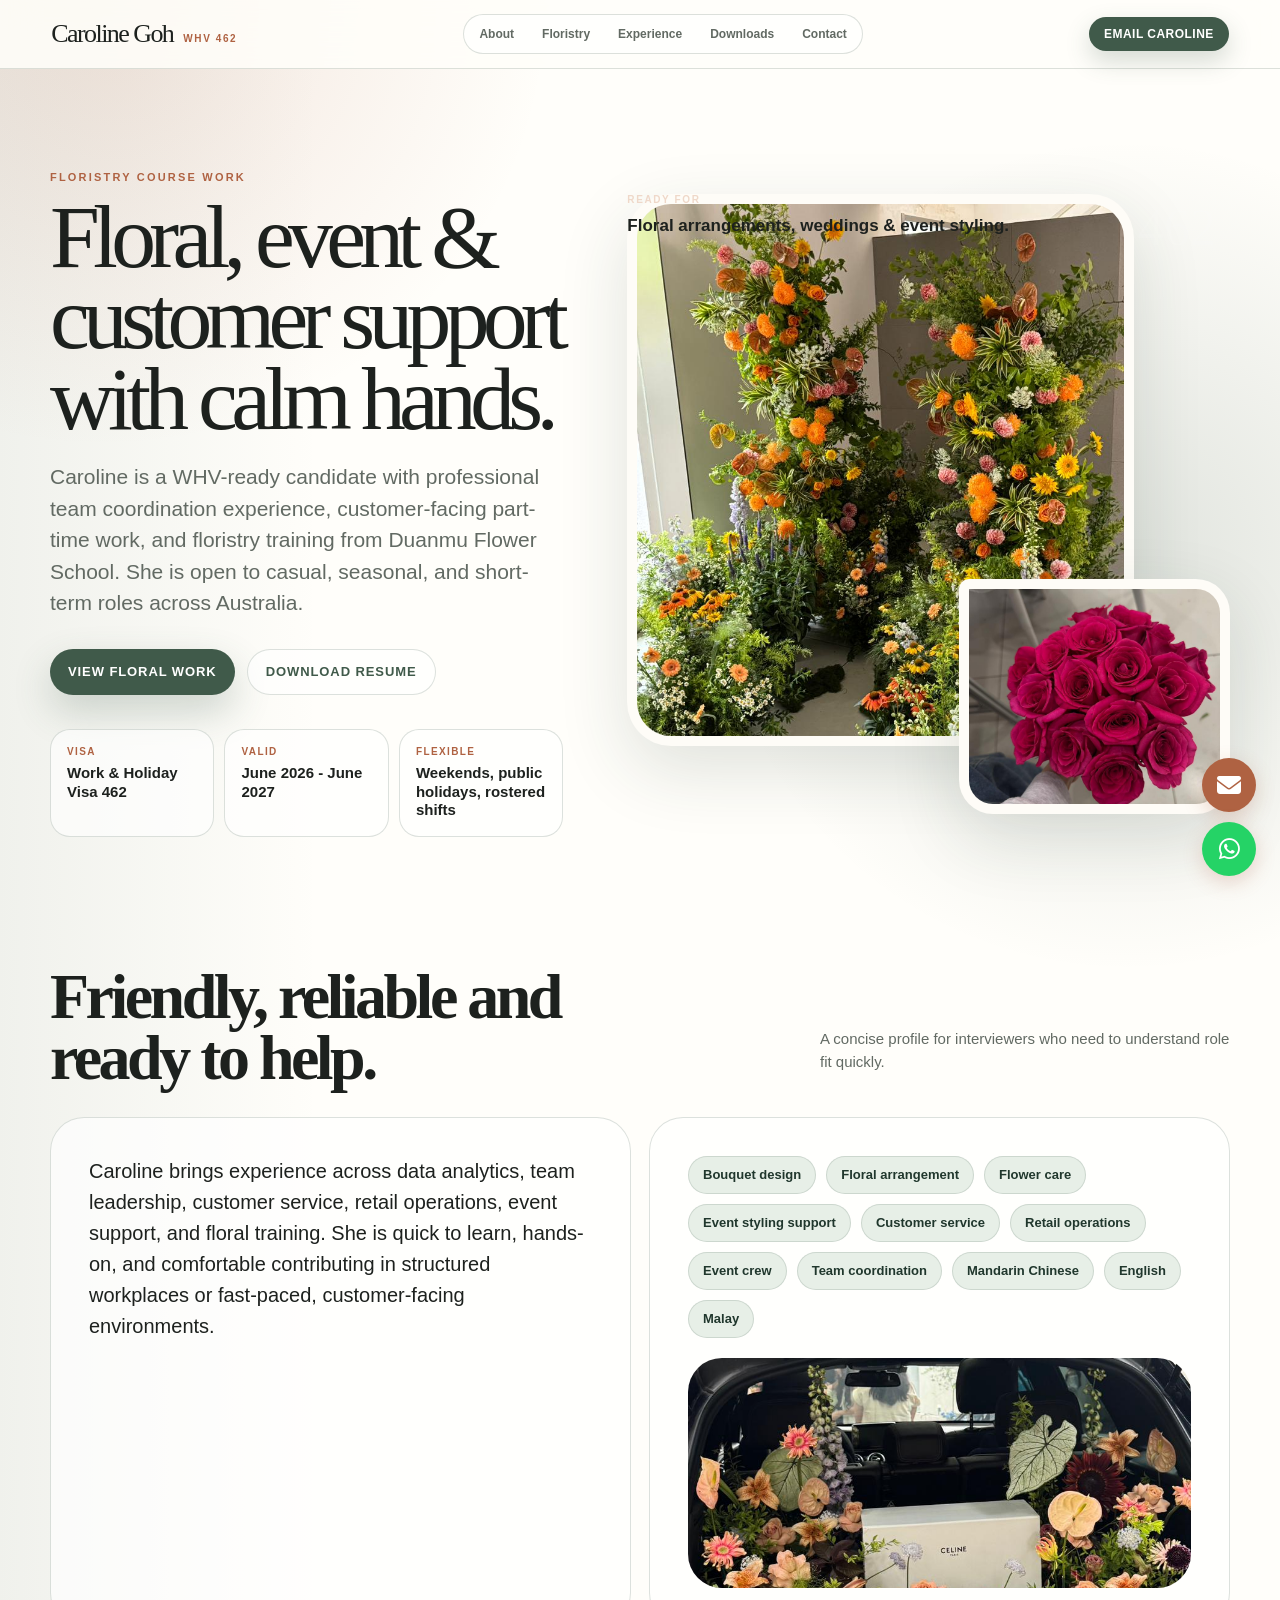
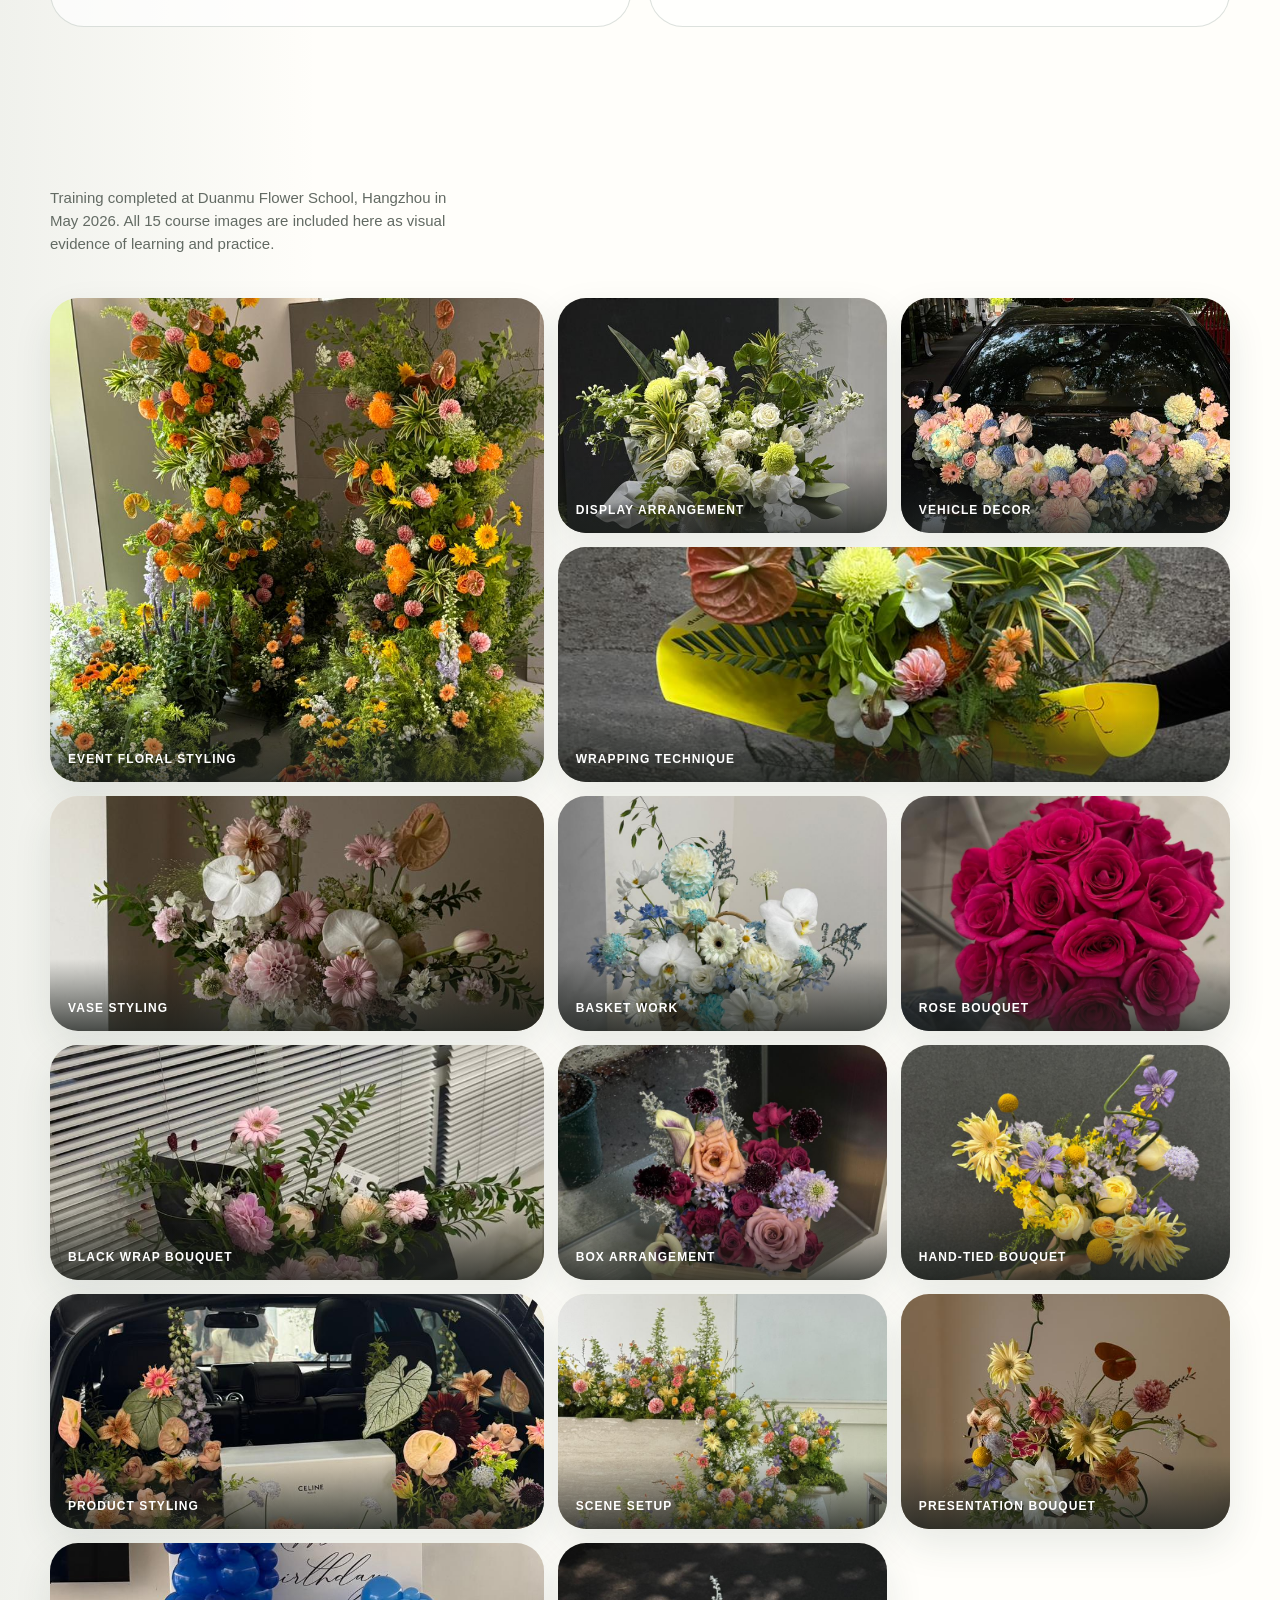
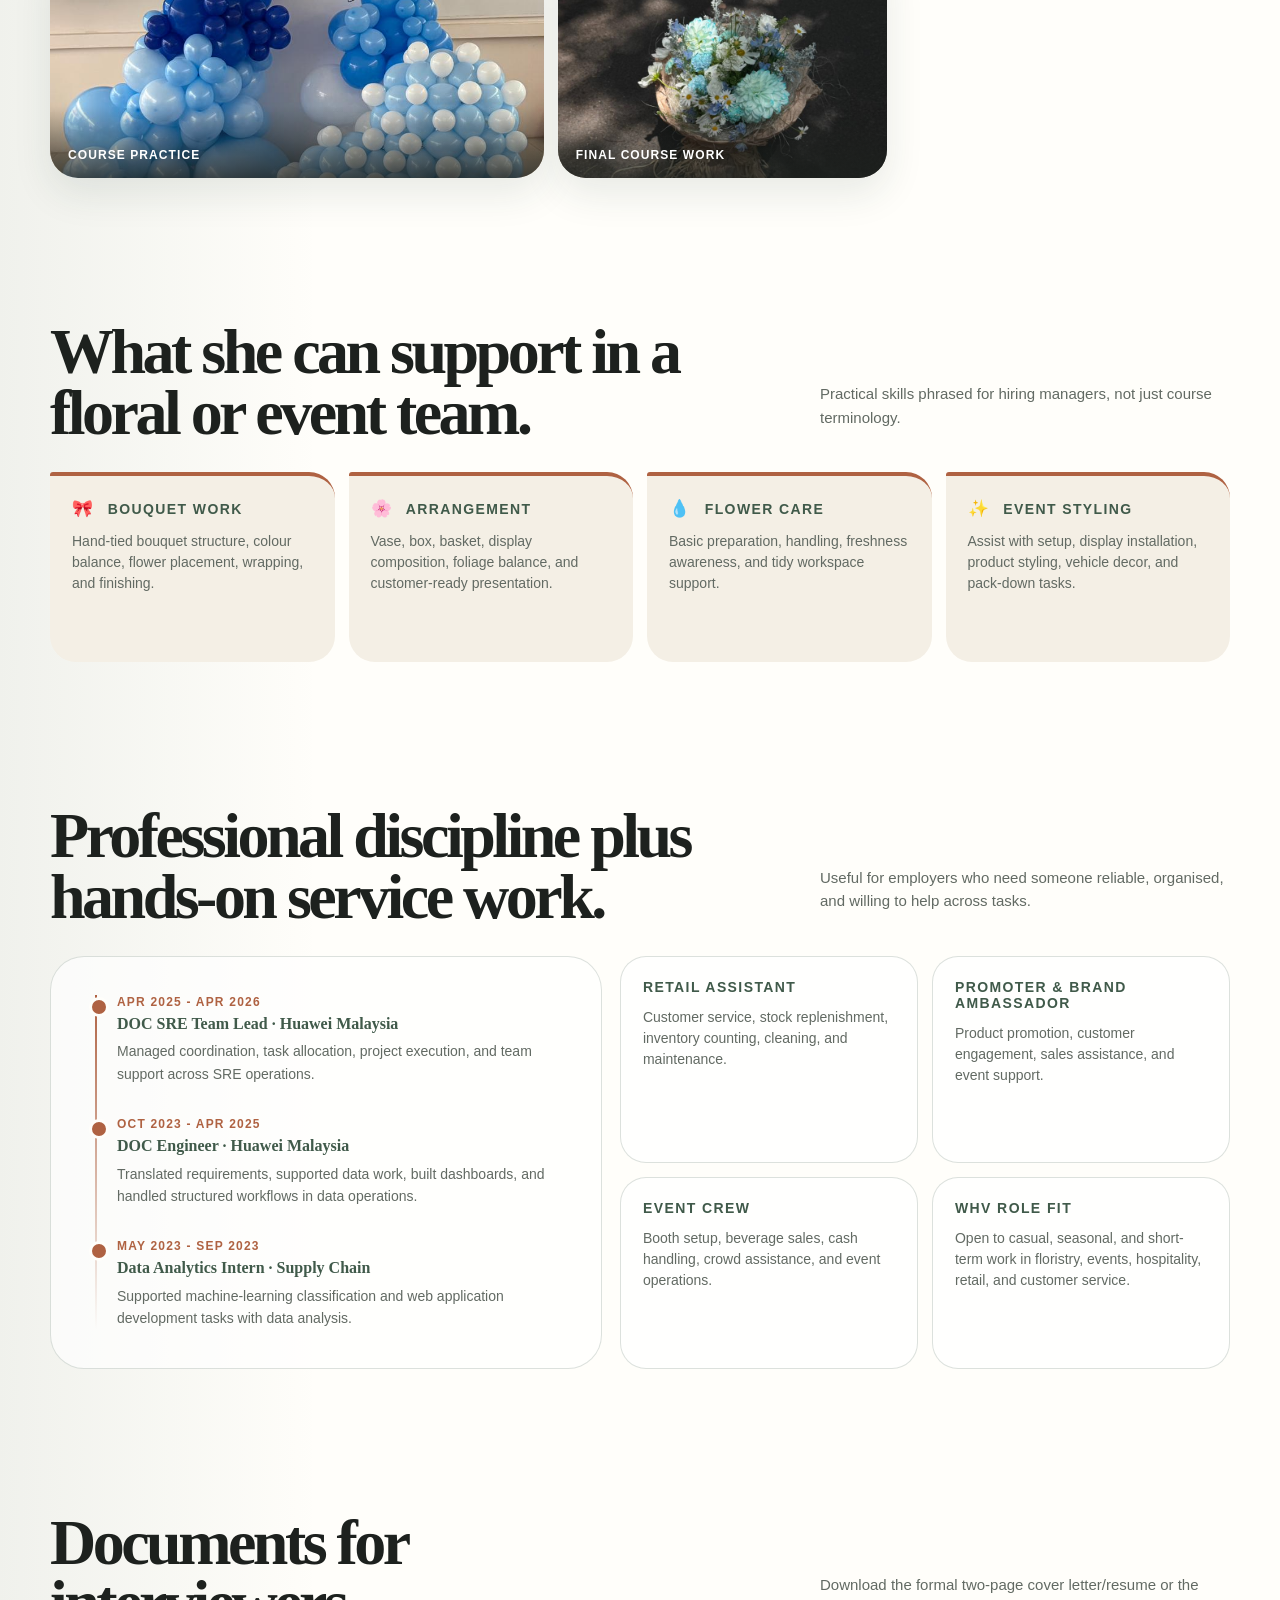
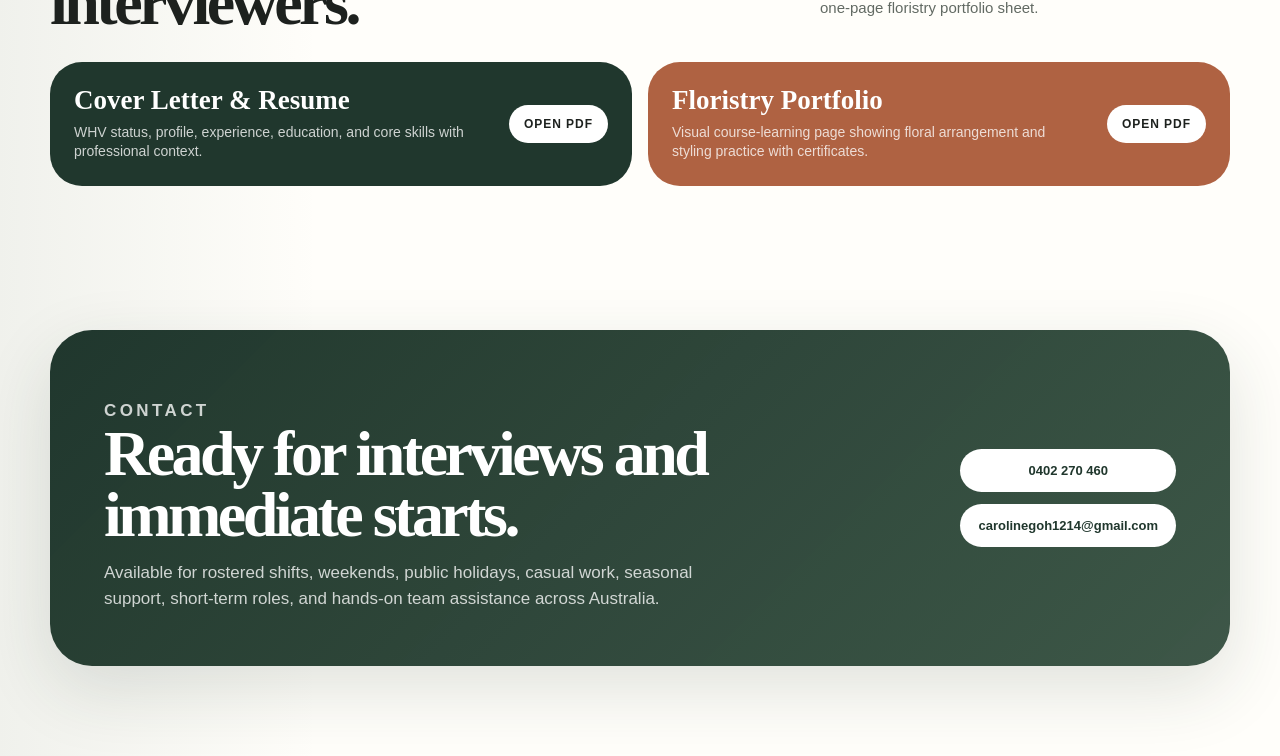
==== commit 3114ebba: "Restore original hero section with image layout - Removed video element from hero section - Restored" ====
--- a/caroline-whv-interview-site/index.html
+++ b/caroline-whv-interview-site/index.html
@@ -72,25 +72,13 @@
         </section>
 
         <section class="hero-art" aria-label="Floristry work preview">
-          <video 
-            class="hero-video" 
-            width="1280"
-            height="720"
-            autoplay 
-            muted 
-            loop 
-            playsinline
-            aria-label="Floristry work video demonstration">
-            <source src="assets/videos/make_all_of_them_become_an_vid.mp4" type="video/mp4">
-            <p>Your browser doesn't support HTML5 video.</p>
-          </video>
-          <div class="hero-photo large" style="display: none;">
+          <div class="hero-photo large">
             <img 
               src="images/WhatsApp Image 2026-06-17 at 8.17.05 PM.jpeg" 
               alt="Large-scale orange and green floral event installation"
               loading="lazy">
           </div>
-          <div class="hero-photo small" style="display: none;">
+          <div class="hero-photo small">
             <img 
               src="images/WhatsApp Image 2026-06-17 at 8.16.54 PM.jpeg" 
               alt="Pink rose bouquet held by hand"
--- a/caroline-whv-interview-site/css/styles.css
+++ b/caroline-whv-interview-site/css/styles.css
@@ -277,21 +277,10 @@
 .hero-art {
   position: relative;
   min-height: 620px;
-  height: 620px;
-  background: var(--cream);
-  border-radius: 44px;
-  overflow: hidden;
-  box-shadow: var(--shadow);
 }
 
 .hero-video {
-  position: absolute;
-  inset: 0;
-  width: 100%;
-  height: 100%;
-  object-fit: cover;
-  display: block;
-  border-radius: 44px;
+  display: none;
 }
 
 .hero-photo {
@@ -318,6 +307,8 @@
   bottom: 0;
   width: 45%;
   height: 38%;
+  border-radius: 10px 34px 34px 34px;
+}
   border-radius: 10px 34px 34px 34px;
 }
 
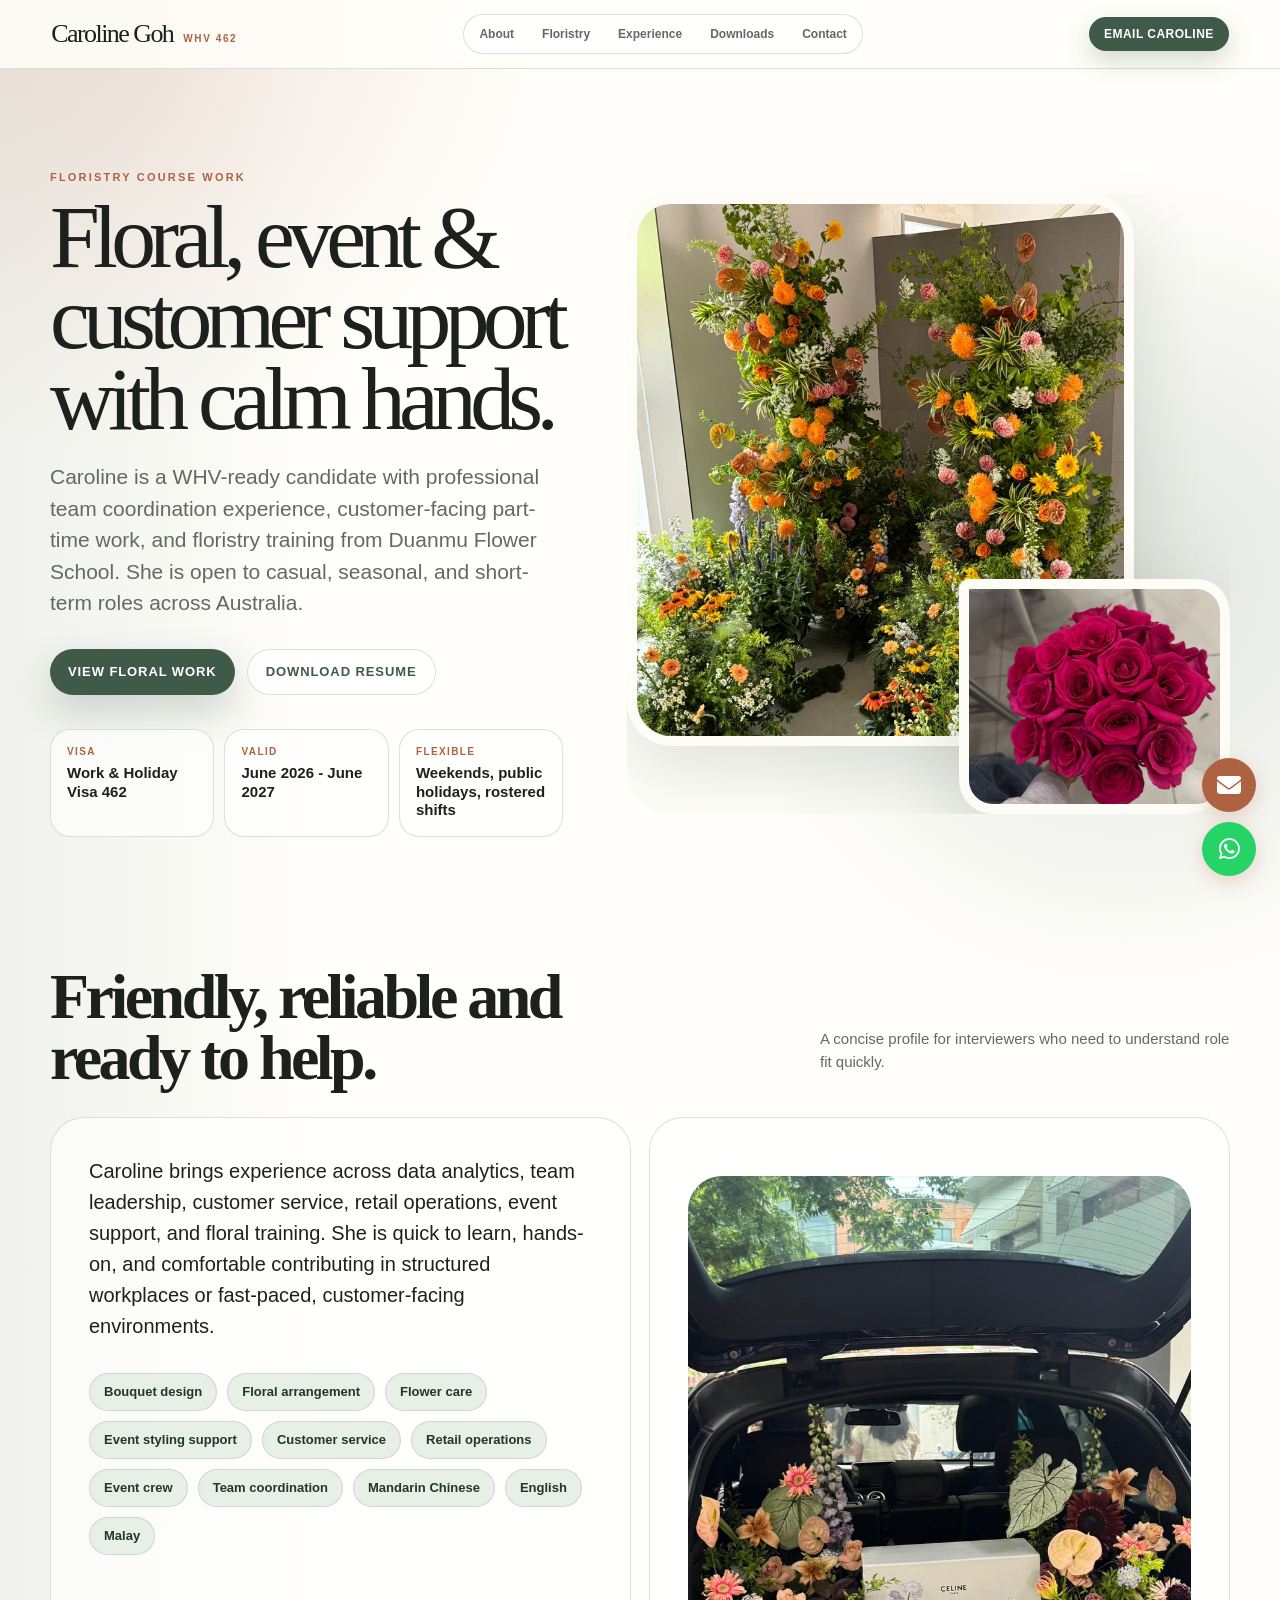
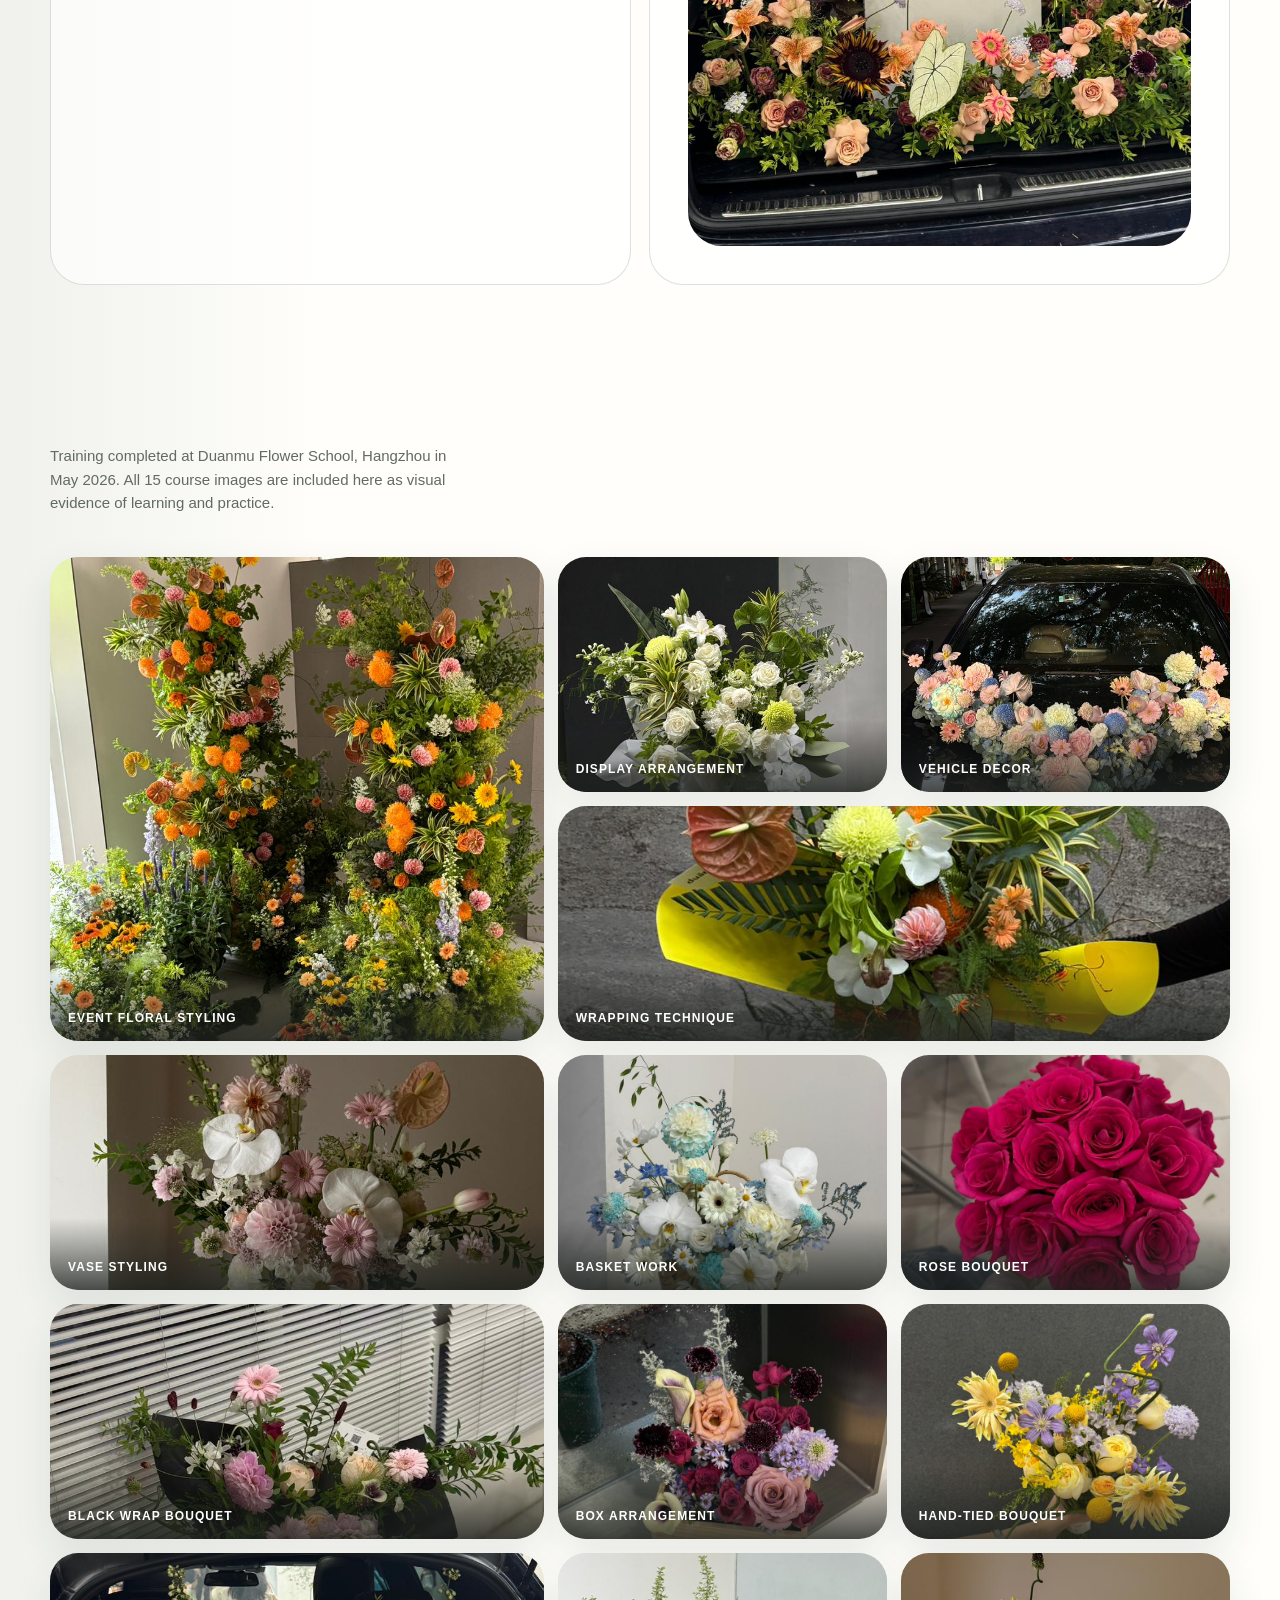
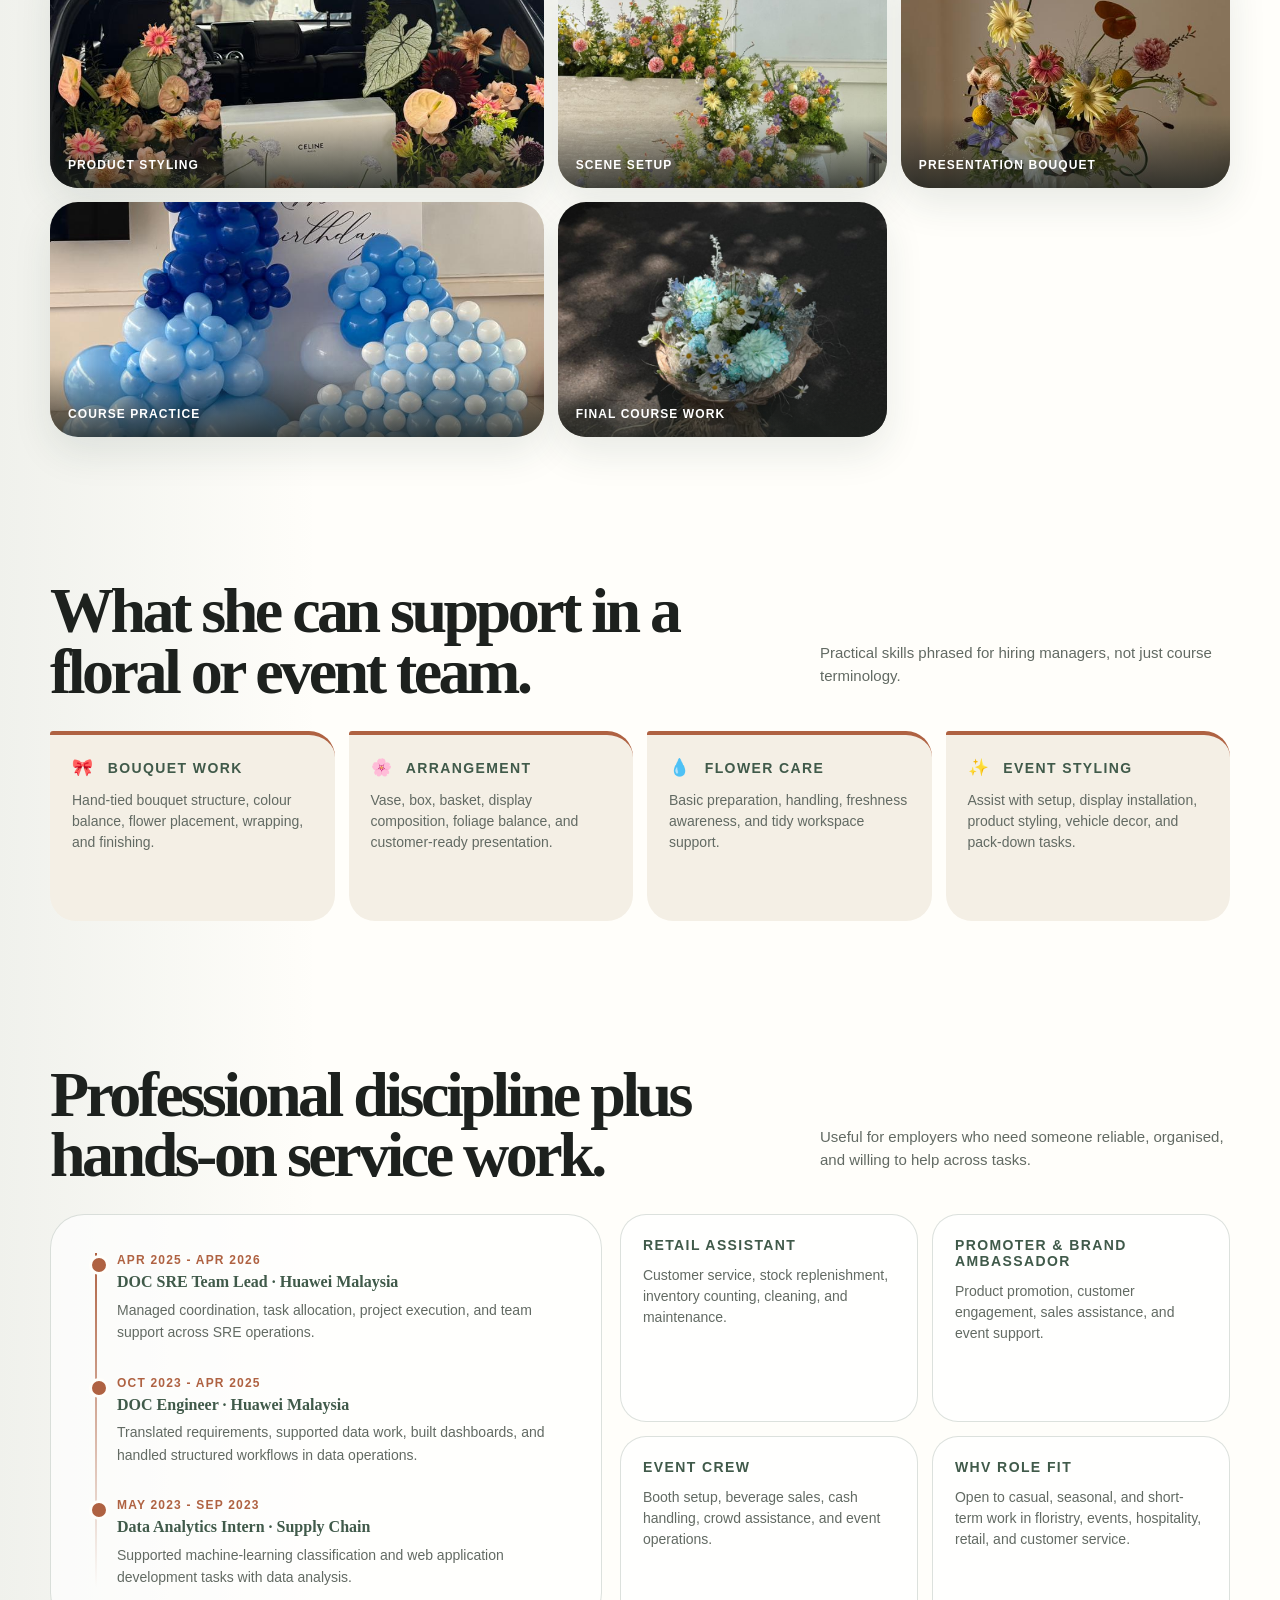
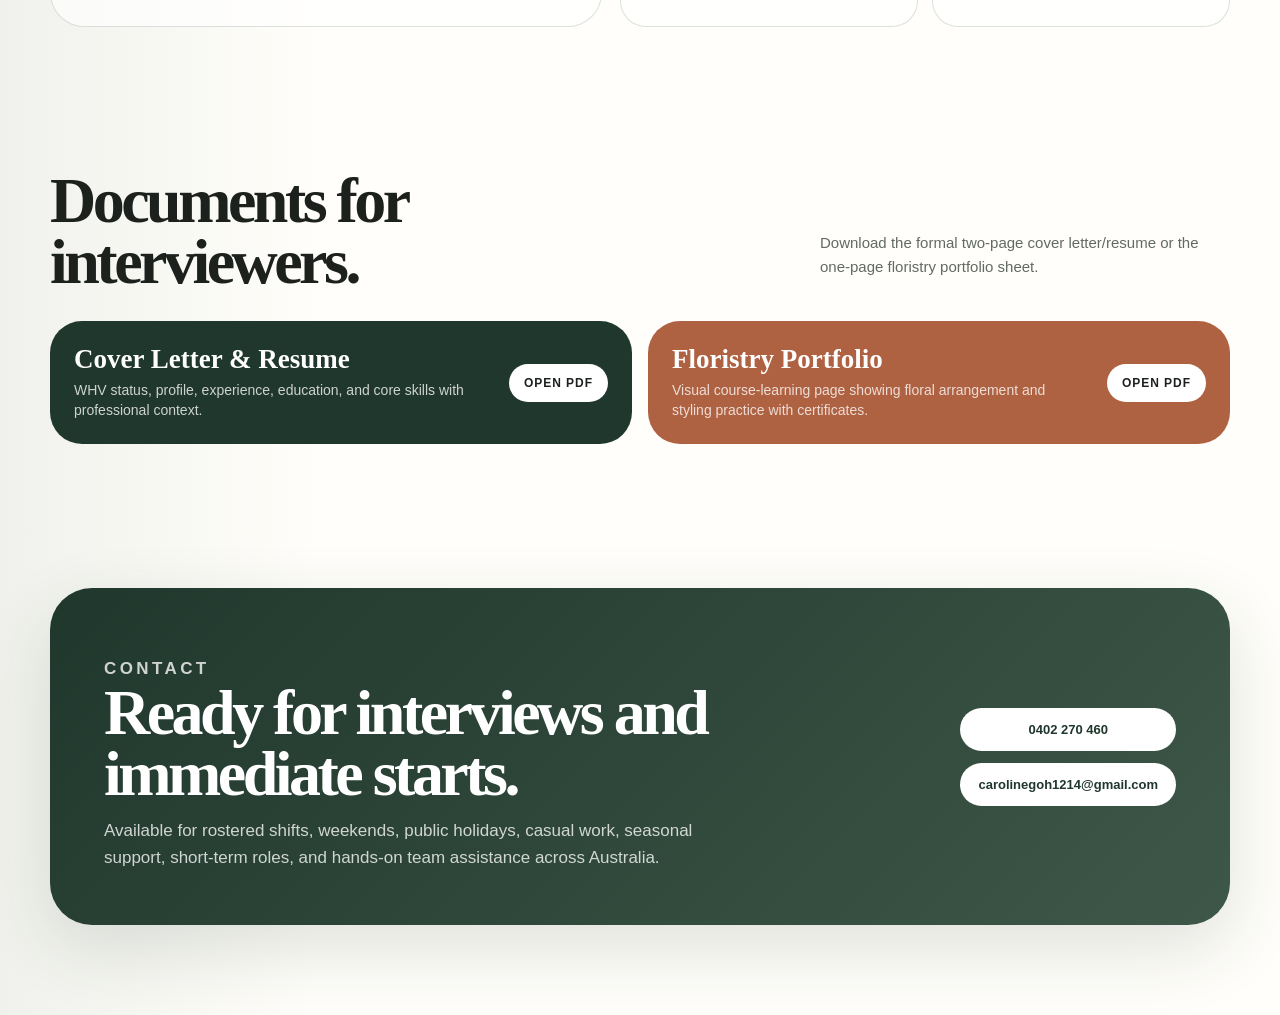
==== commit 733cf527: "Remove shadow from availability card and reposition outside hero - Removed box-shadow for clean flat" ====
--- a/caroline-whv-interview-site/index.html
+++ b/caroline-whv-interview-site/index.html
@@ -110,8 +110,7 @@
                 hands-on, and comfortable contributing in structured workplaces or fast-paced,
                 customer-facing environments.
               </p>
-            </article>
-            <article class="panel">
+              <br />
               <div class="skill-cloud">
                 <span class="pill">Bouquet design</span>
                 <span class="pill">Floral arrangement</span>
@@ -125,6 +124,8 @@
                 <span class="pill">English</span>
                 <span class="pill">Malay</span>
               </div>
+            </article>
+            <article class="panel">
               <div class="floral-strip">
                 <img 
                   src="images/WhatsApp Image 2026-06-17 at 8.17.03 PM.jpeg" 
--- a/caroline-whv-interview-site/css/styles.css
+++ b/caroline-whv-interview-site/css/styles.css
@@ -277,10 +277,19 @@
 .hero-art {
   position: relative;
   min-height: 620px;
+  height: 620px;
+  border-radius: 44px;
+  overflow: hidden;
 }
 
 .hero-video {
-  display: none;
+  position: absolute;
+  inset: 0;
+  width: 100%;
+  height: 100%;
+  object-fit: cover;
+  display: block;
+  border-radius: 44px;
 }
 
 .hero-photo {
@@ -309,19 +318,16 @@
   height: 38%;
   border-radius: 10px 34px 34px 34px;
 }
-  border-radius: 10px 34px 34px 34px;
-}
 
 .availability-card {
   position: absolute;
-  right: 5%;
-  top: 10%;
+  left: -250px;
+  bottom: 20px;
   width: 220px;
   padding: 22px;
   color: #ffffff;
   background: var(--sage);
   border-radius: 30px 4px 30px 4px;
-  box-shadow: 0 22px 60px rgba(32, 55, 45, 0.25);
 }
 
 .availability-card::after {
@@ -350,9 +356,9 @@
   position: relative;
   z-index: 1;
   margin-top: 10px;
-  font-size: 17px;
+  font-size: 14px;
   line-height: 1.25;
-  font-weight: 850;
+  font-weight: 650;
 }
 
 /* Section */
@@ -436,7 +442,6 @@
 
 .floral-strip img {
   width: 100%;
-  height: 230px;
   object-fit: cover;
 }
 
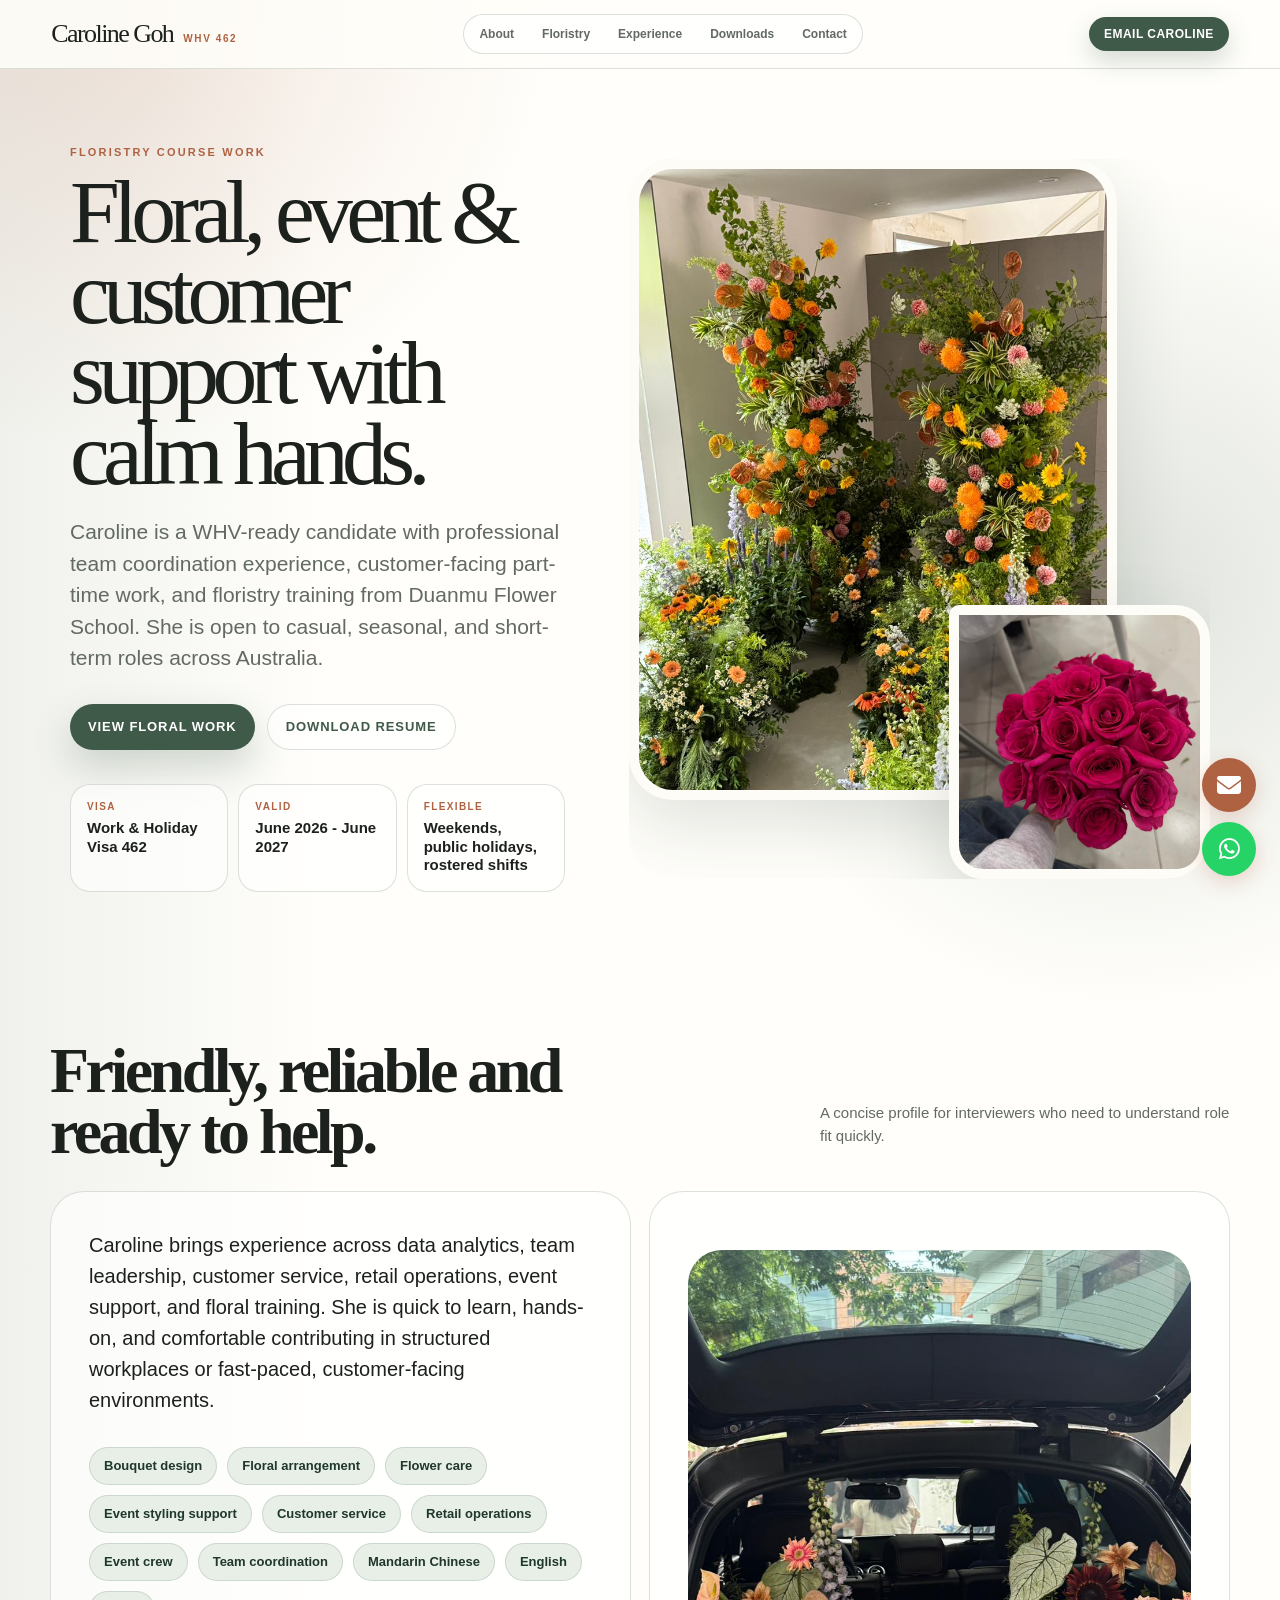
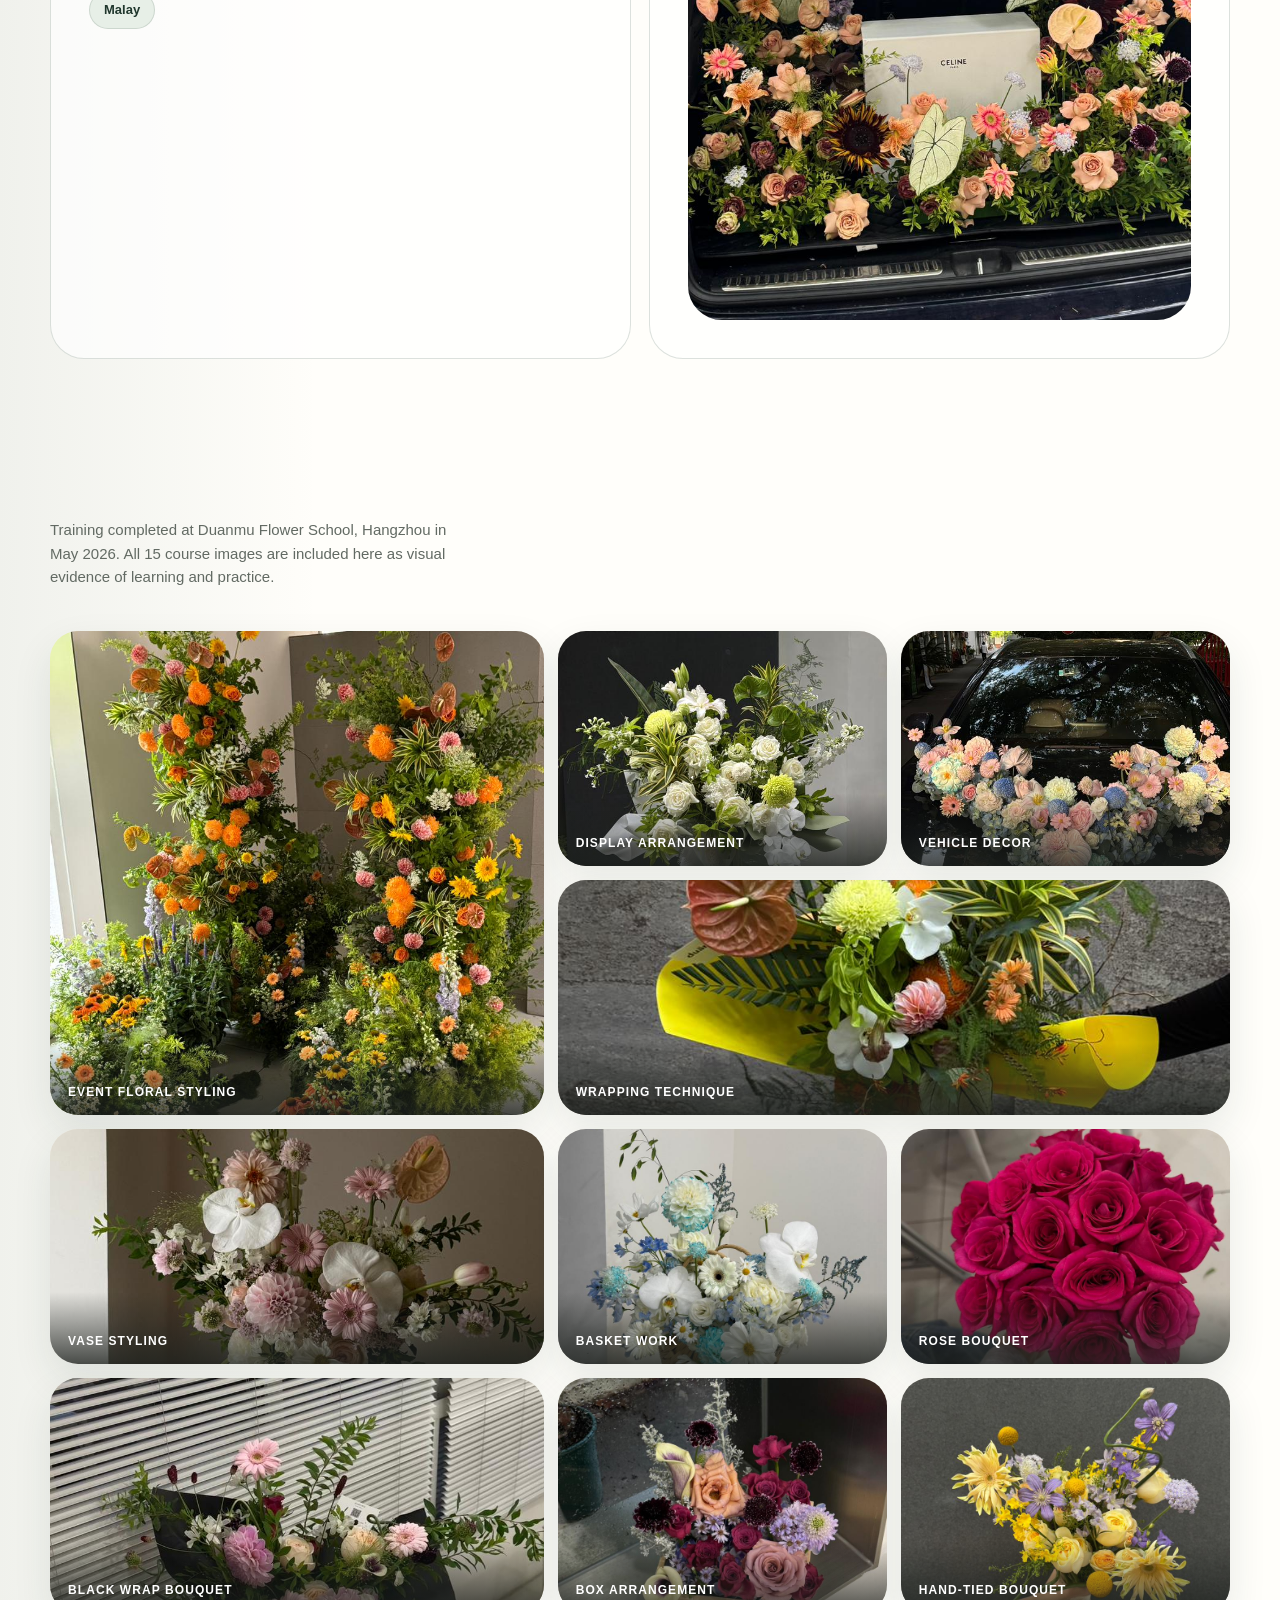
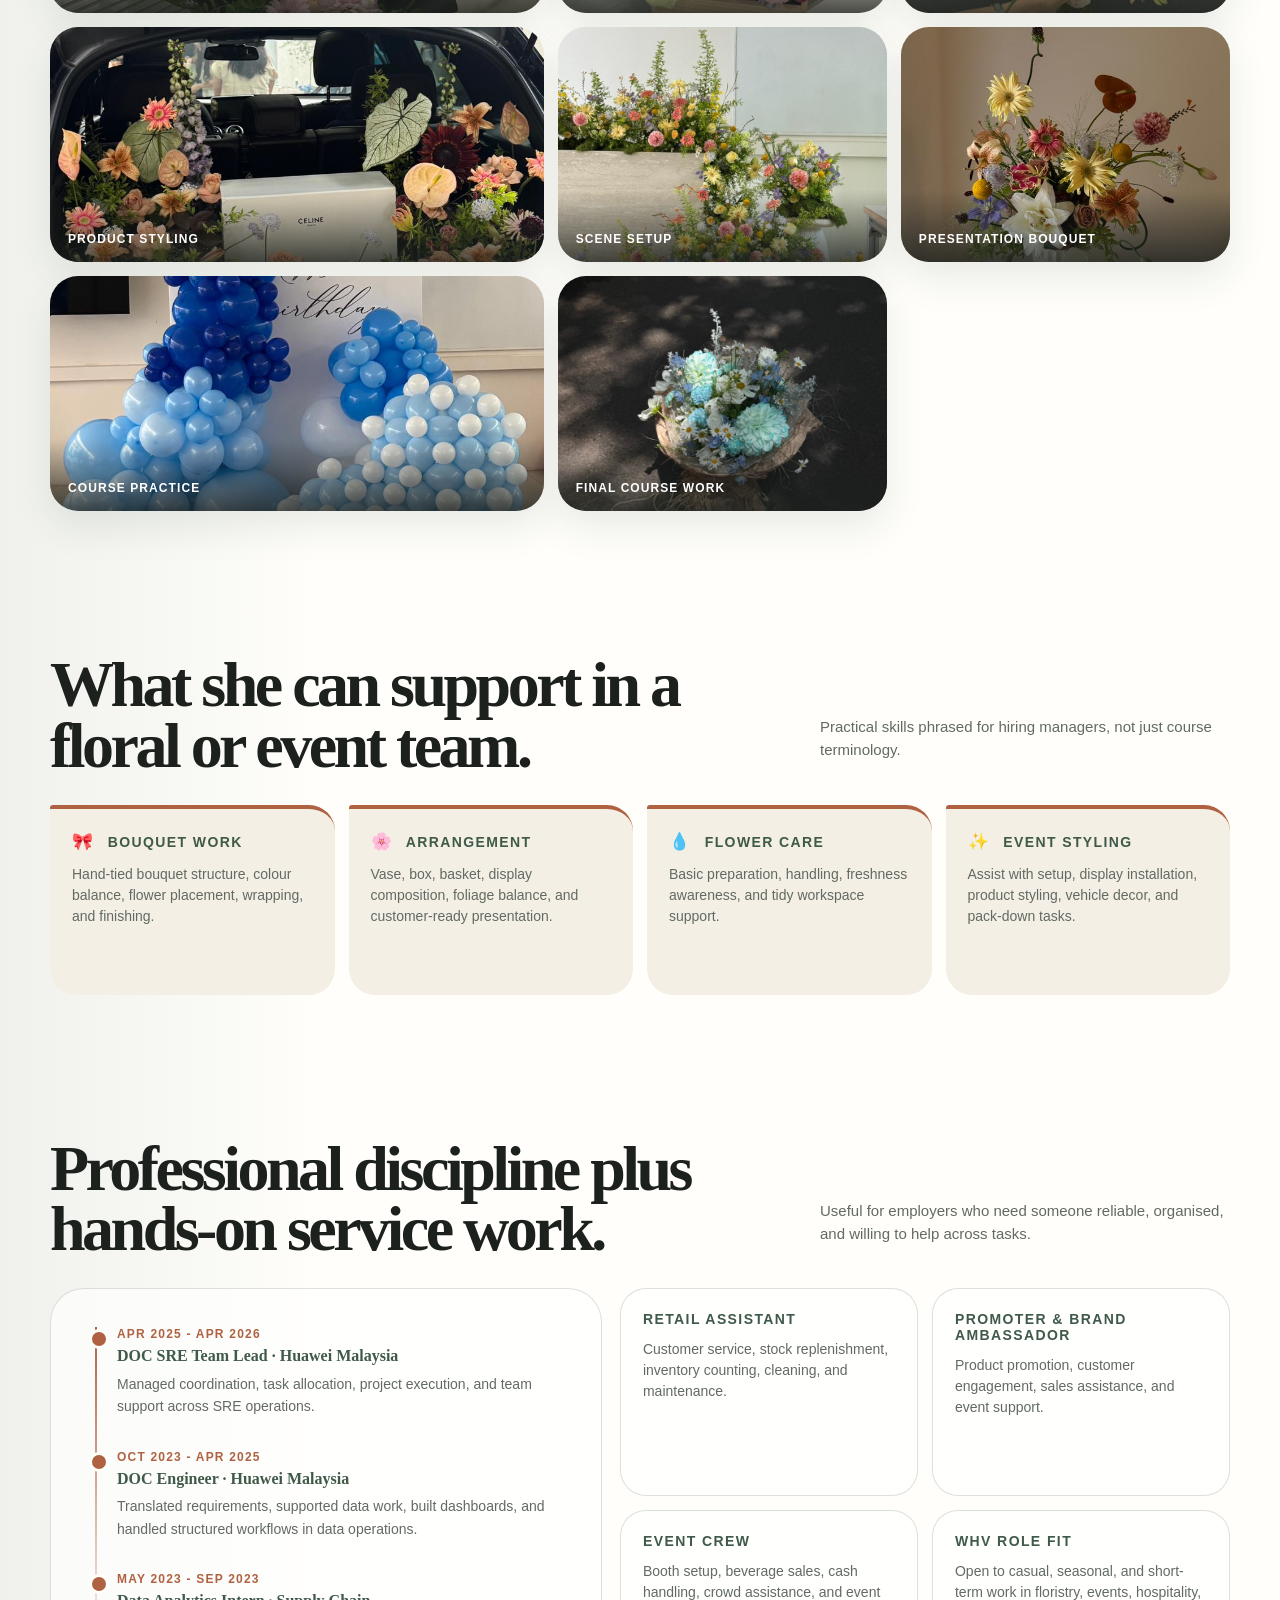
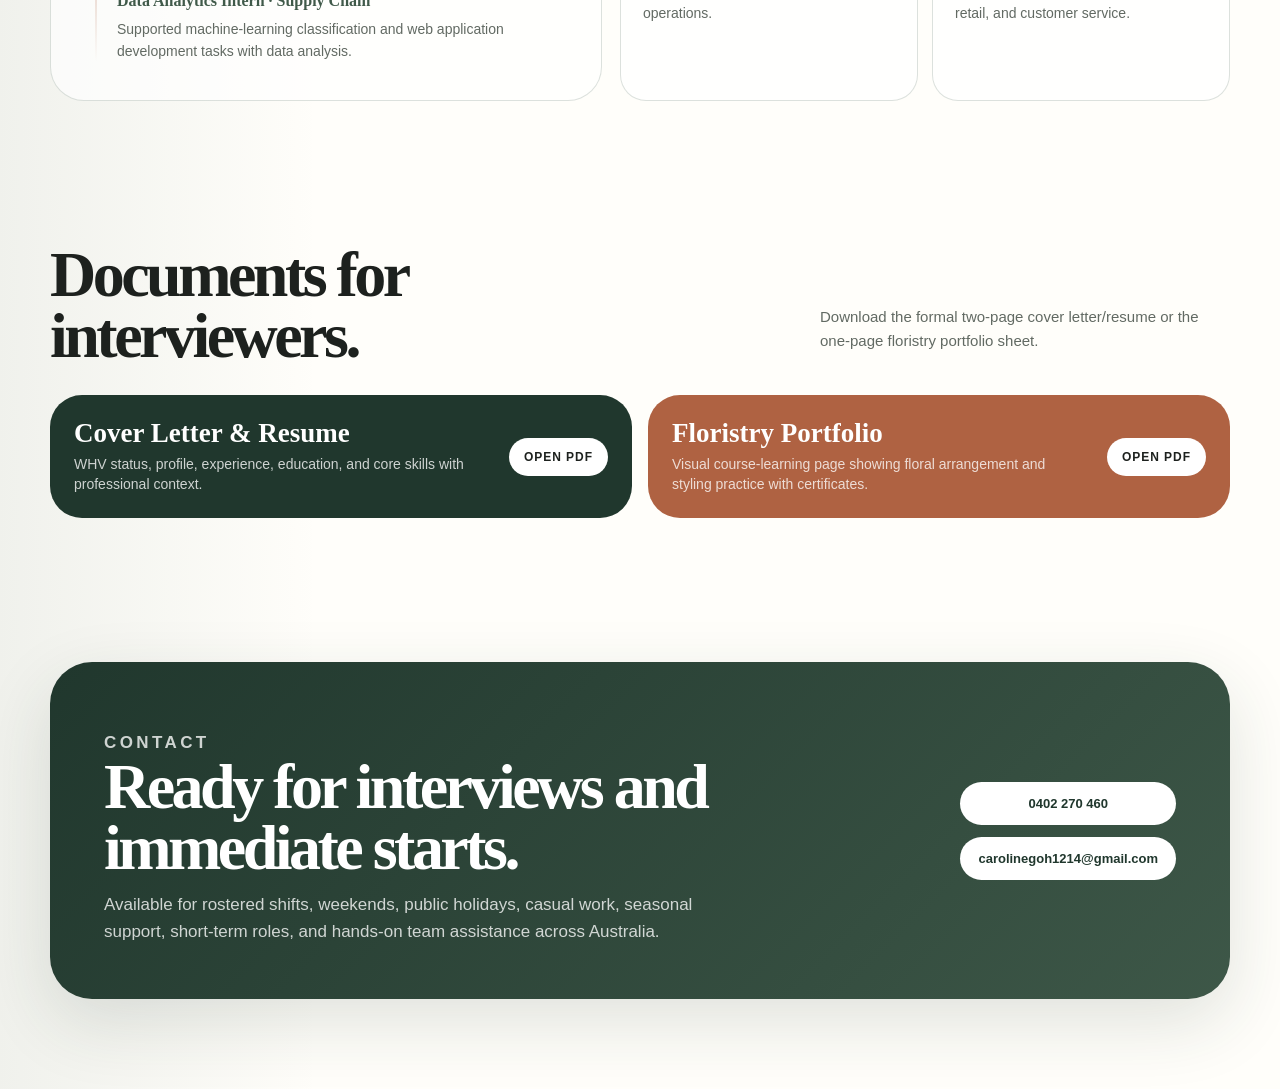
==== commit a2e0dce0: "Hide availability card on mobile view - Set display: none for mobile breakpoint - Prevents card from" ====
--- a/caroline-whv-interview-site/index.html
+++ b/caroline-whv-interview-site/index.html
@@ -84,10 +84,10 @@
               alt="Pink rose bouquet held by hand"
               loading="lazy">
           </div>
-          <div class="availability-card">
+          <!-- <div class="availability-card">
             <strong>Ready for</strong>
             <span>Floral arrangements, weddings & event styling.</span>
-          </div>
+          </div> -->
         </section>
       </header>
 
--- a/caroline-whv-interview-site/css/styles.css
+++ b/caroline-whv-interview-site/css/styles.css
@@ -156,9 +156,11 @@
   grid-template-columns: minmax(0, 0.92fr) minmax(420px, 1.08fr);
   gap: clamp(32px, 5vw, 72px);
   align-items: center;
+  justify-items: start;
   width: min(1180px, calc(100% - 40px));
   margin: 0 auto;
-  padding: clamp(58px, 8vw, 105px) 0 58px;
+  min-height: 100vh;
+  padding: 40px 20px;
 }
 
 .eyebrow {
@@ -276,8 +278,8 @@
 
 .hero-art {
   position: relative;
-  min-height: 620px;
-  height: 620px;
+  width: 100%;
+  height: 80vh;
   border-radius: 44px;
   overflow: hidden;
 }
@@ -1078,10 +1080,7 @@
   }
 
   .availability-card {
-    left: 18px;
-    right: auto;
-    top: 18px;
-    width: 210px;
+    display: none;
   }
 
   .section {
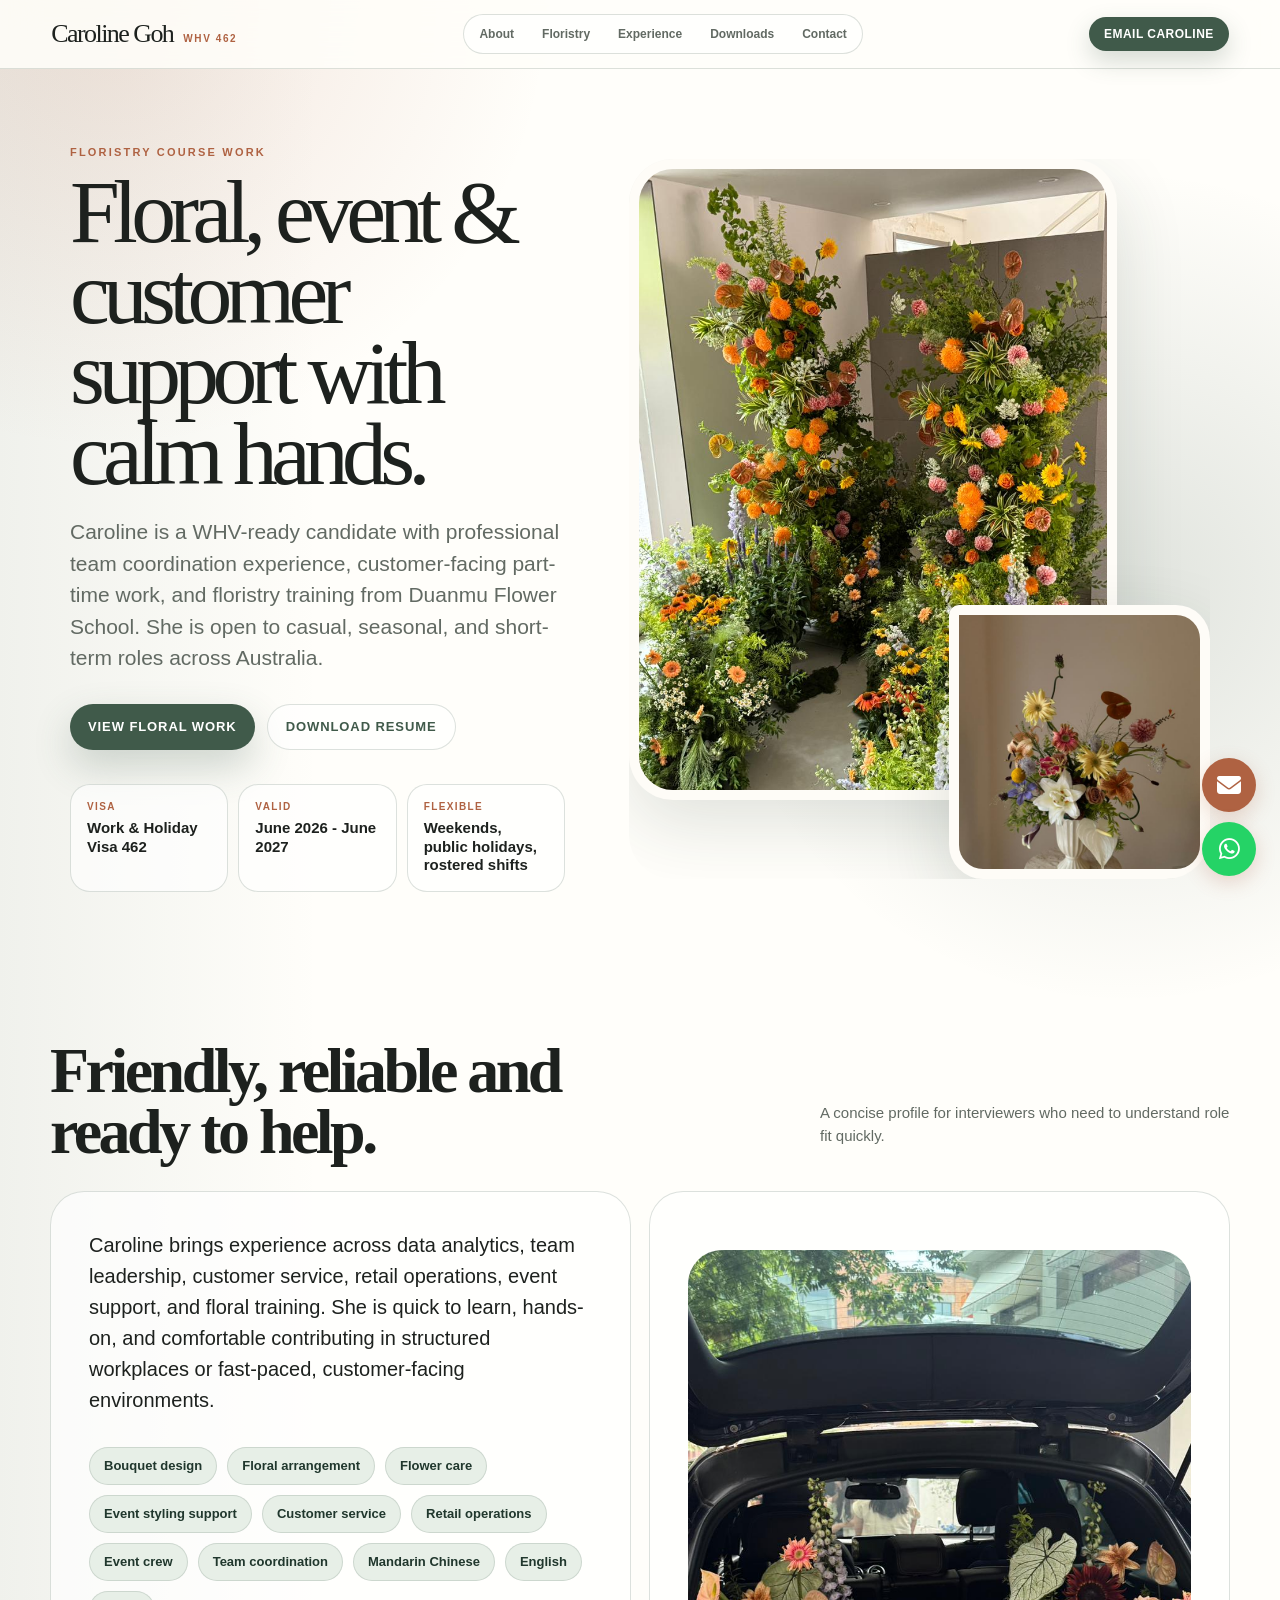
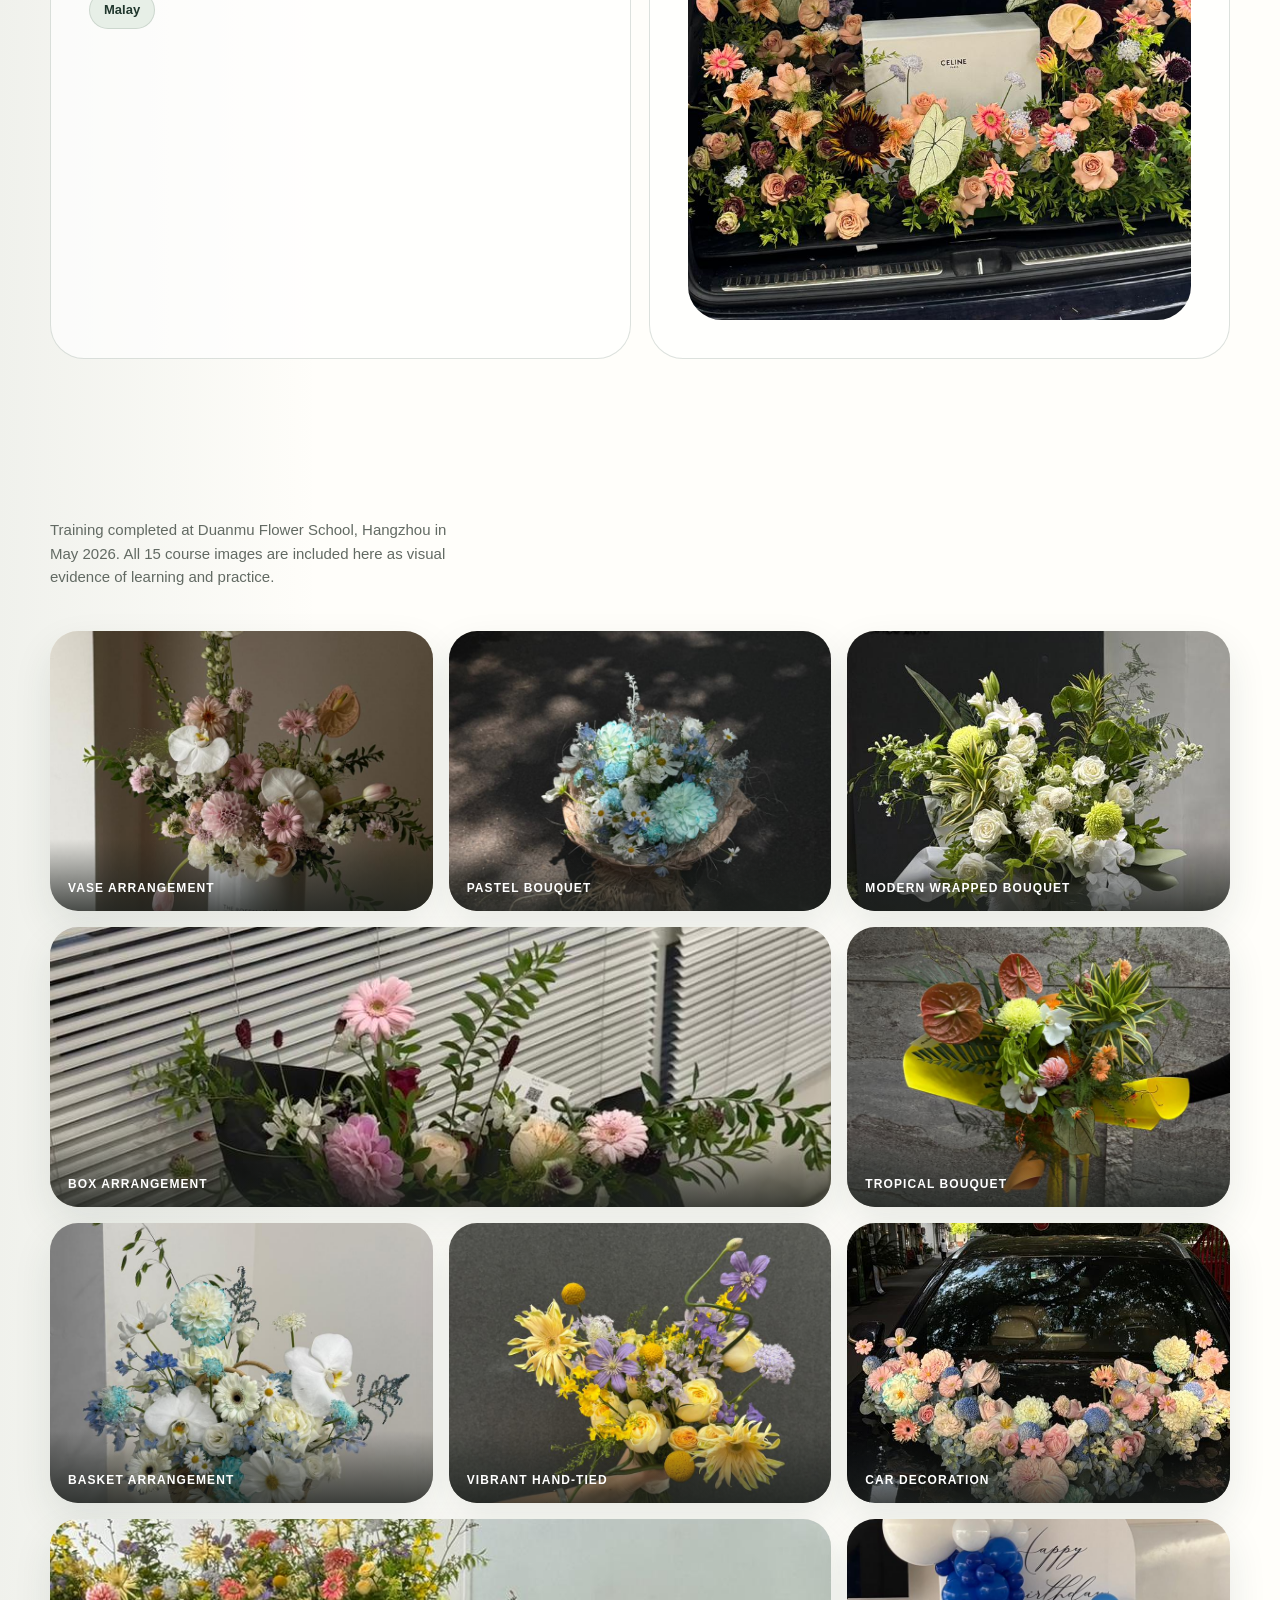
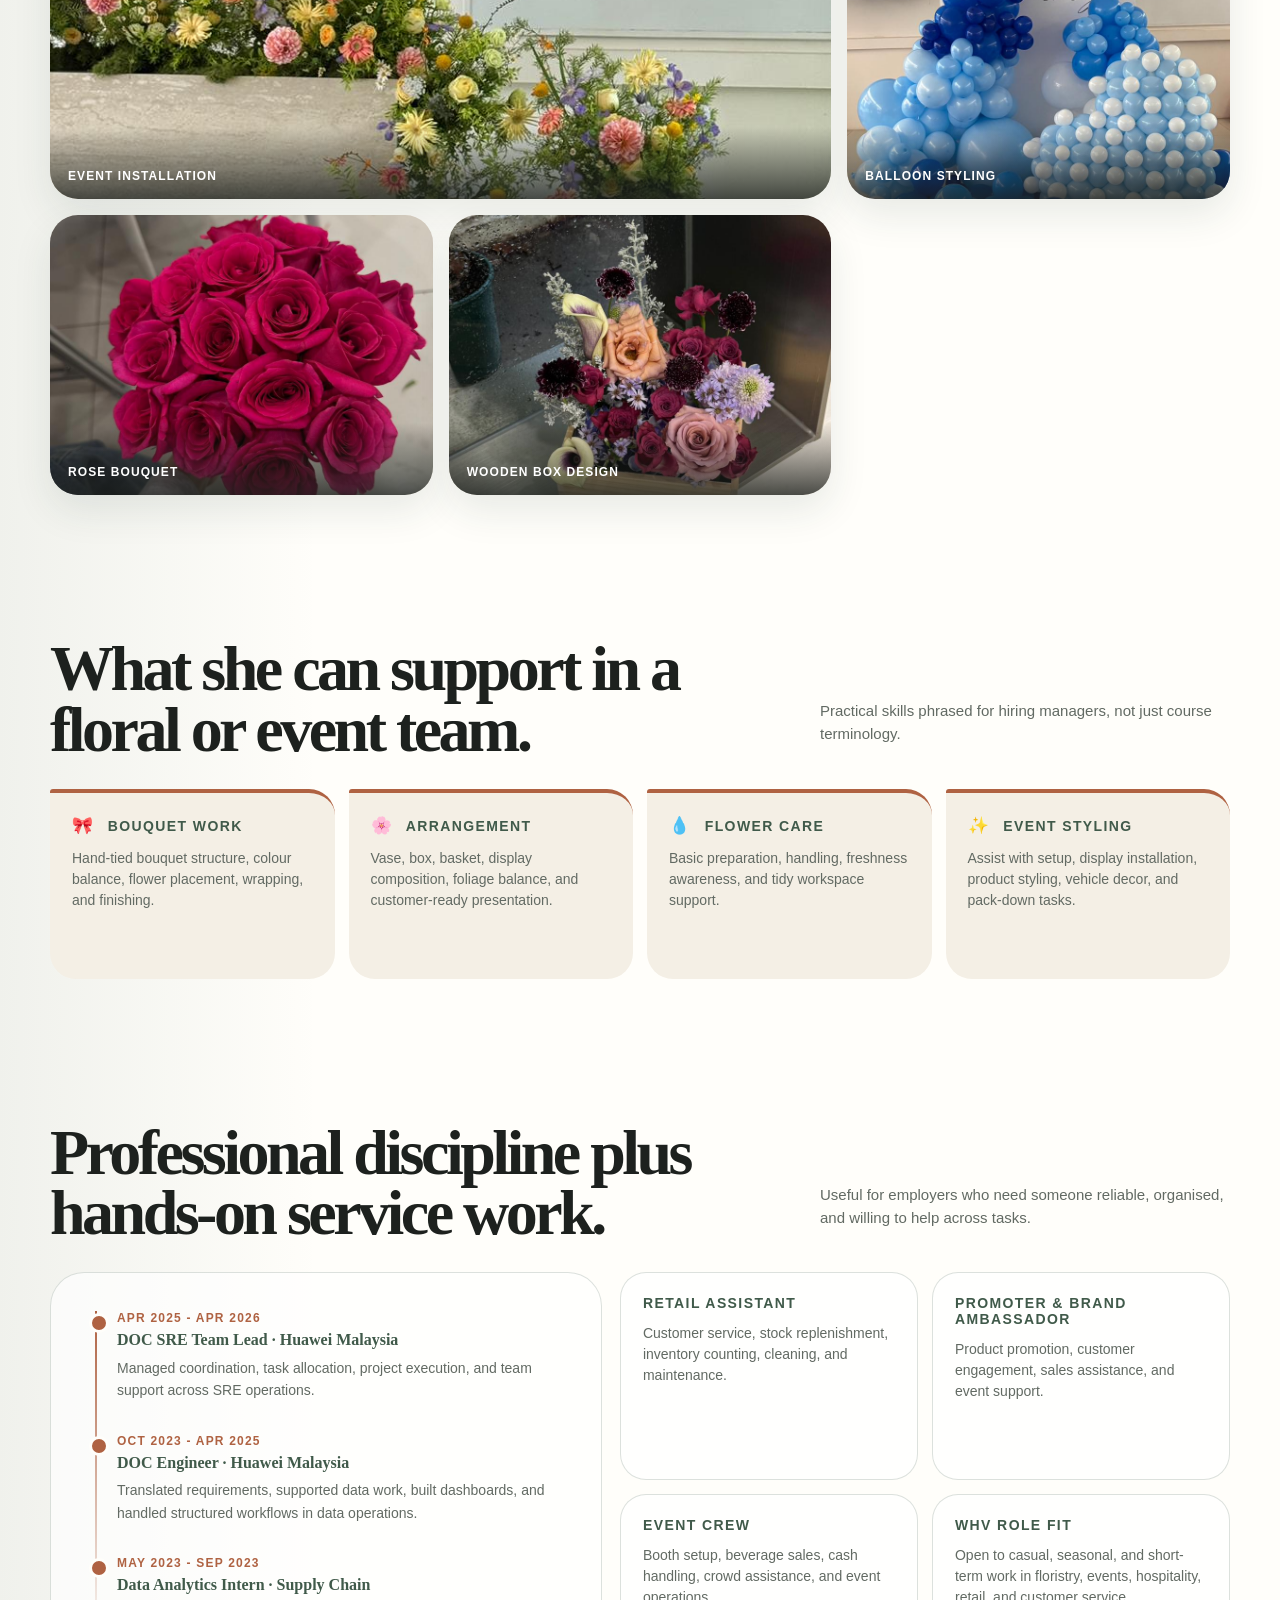
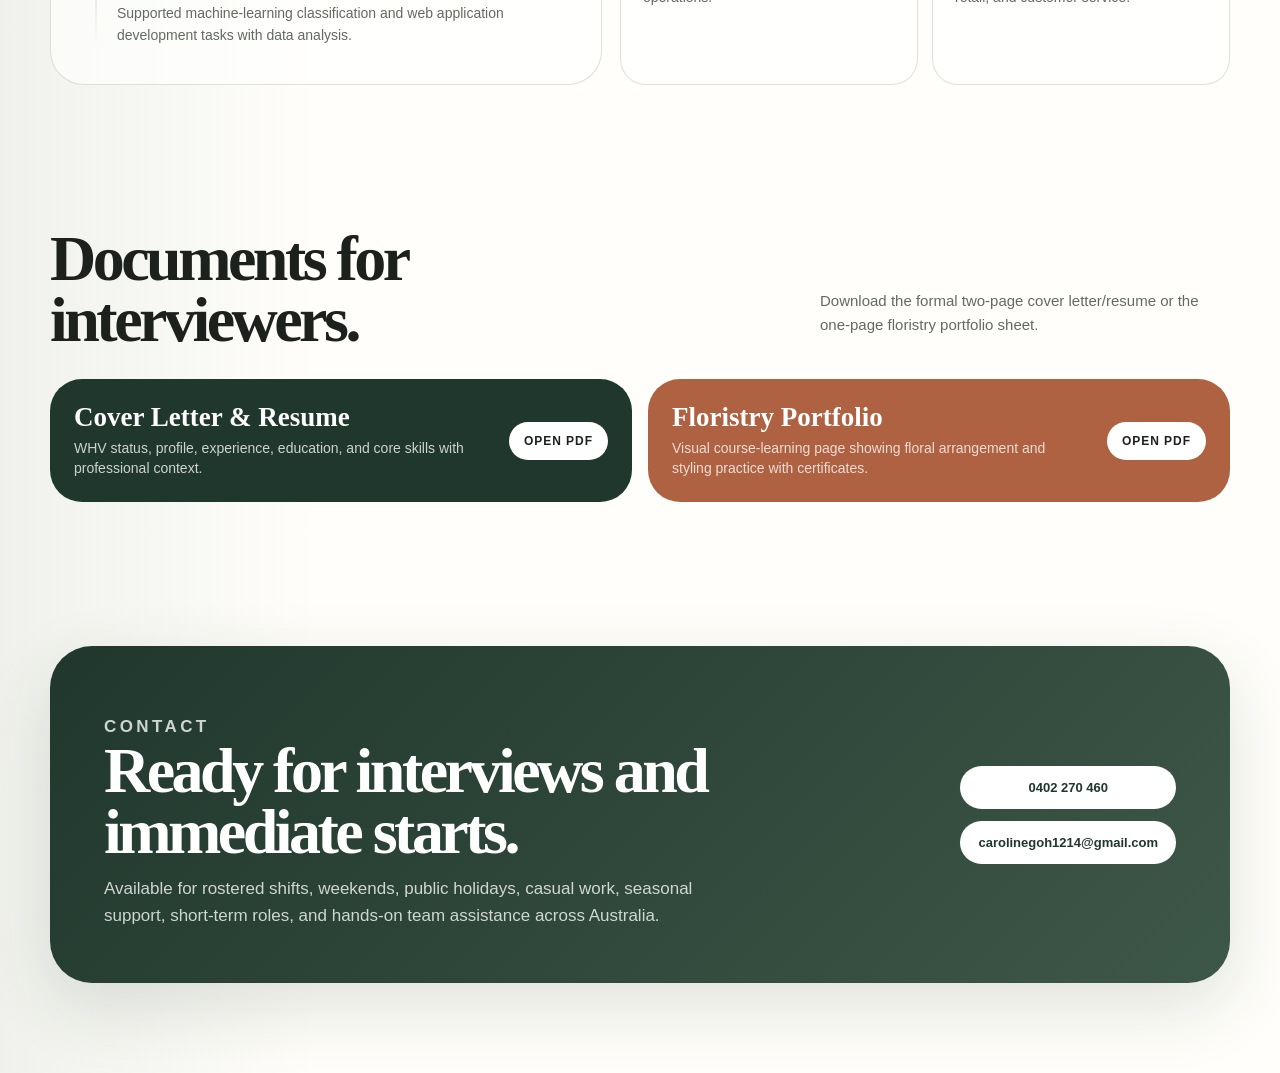
==== commit 7f12f358: "Update gallery layout and image management: restructure to 3-column grid, replace WhatsApp images wi" ====
--- a/caroline-whv-interview-site/index.html
+++ b/caroline-whv-interview-site/index.html
@@ -74,13 +74,13 @@
         <section class="hero-art" aria-label="Floristry work preview">
           <div class="hero-photo large">
             <img 
-              src="images/WhatsApp Image 2026-06-17 at 8.17.05 PM.jpeg" 
+              src="images/hero section.jpeg" 
               alt="Large-scale orange and green floral event installation"
               loading="lazy">
           </div>
           <div class="hero-photo small">
             <img 
-              src="images/WhatsApp Image 2026-06-17 at 8.16.54 PM.jpeg" 
+              src="images/hero section small.jpeg" 
               alt="Pink rose bouquet held by hand"
               loading="lazy">
           </div>
@@ -128,7 +128,7 @@
             <article class="panel">
               <div class="floral-strip">
                 <img 
-                  src="images/WhatsApp Image 2026-06-17 at 8.17.03 PM.jpeg" 
+                  src="images/car.jpeg" 
                   alt="Floral display arranged around a vehicle trunk"
                   loading="lazy">
               </div>
@@ -150,186 +150,150 @@
             <button 
               class="gallery-item" 
               type="button" 
-              data-full="images/WhatsApp Image 2026-06-17 at 8.17.05 PM.jpeg" 
-              aria-label="Open large event floral styling image">
-              <img 
-                src="images/WhatsApp Image 2026-06-17 at 8.17.05 PM.jpeg" 
-                alt="Large-scale orange and green event floral installation"
-                loading="lazy">
-              <span class="gallery-label">Event floral styling</span>
-            </button>
-
-            <button 
-              class="gallery-item" 
-              type="button" 
-              data-full="images/WhatsApp Image 2026-06-17 at 8.16.59 PM.jpeg" 
-              aria-label="Open white and green display arrangement image">
-              <img 
-                src="images/WhatsApp Image 2026-06-17 at 8.16.59 PM.jpeg" 
-                alt="White and green floral stand arrangement"
-                loading="lazy">
-              <span class="gallery-label">Display arrangement</span>
-            </button>
-
-            <button 
-              class="gallery-item" 
-              type="button" 
-              data-full="images/WhatsApp Image 2026-06-17 at 8.17.04 PM.jpeg" 
-              aria-label="Open pastel vehicle decor image">
-              <img 
-                src="images/WhatsApp Image 2026-06-17 at 8.17.04 PM.jpeg" 
-                alt="Pastel floral car decor"
-                loading="lazy">
-              <span class="gallery-label">Vehicle decor</span>
-            </button>
-
-            <button 
-              class="gallery-item" 
-              type="button" 
-              data-full="images/WhatsApp Image 2026-06-17 at 8.17.01 PM.jpeg" 
-              aria-label="Open modern wrapping image">
-              <img 
-                src="images/WhatsApp Image 2026-06-17 at 8.17.01 PM.jpeg" 
-                alt="Modern wrapped bouquet with tropical leaves"
-                loading="lazy">
-              <span class="gallery-label">Wrapping technique</span>
-            </button>
-
-            <button 
-              class="gallery-item" 
-              type="button" 
-              data-full="images/WhatsApp Image 2026-06-17 at 8.17.00 PM.jpeg" 
-              aria-label="Open pastel vase styling image">
-              <img 
-                src="images/WhatsApp Image 2026-06-17 at 8.17.00 PM.jpeg" 
-                alt="Pastel vase floral arrangement"
-                loading="lazy">
-              <span class="gallery-label">Vase styling</span>
-            </button>
-
-            <button 
-              class="gallery-item" 
-              type="button" 
-              data-full="images/WhatsApp Image 2026-06-17 at 8.17.01 PM (1).jpeg" 
-              aria-label="Open blue and white basket arrangement image">
-              <img 
-                src="images/WhatsApp Image 2026-06-17 at 8.17.01 PM (1).jpeg" 
-                alt="Blue and white basket floral arrangement"
-                loading="lazy">
-              <span class="gallery-label">Basket work</span>
-            </button>
-
-            <button 
-              class="gallery-item" 
-              type="button" 
-              data-full="images/WhatsApp Image 2026-06-17 at 8.16.54 PM.jpeg" 
-              aria-label="Open pink rose bouquet image">
-              <img 
-                src="images/WhatsApp Image 2026-06-17 at 8.16.54 PM.jpeg" 
-                alt="Pink rose bouquet held by hand"
-                loading="lazy">
-              <span class="gallery-label">Rose bouquet</span>
-            </button>
-
-            <button 
-              class="gallery-item" 
-              type="button" 
-              data-full="images/WhatsApp Image 2026-06-17 at 8.16.58 PM.jpeg" 
-              aria-label="Open black wrap bouquet image">
-              <img 
-                src="images/WhatsApp Image 2026-06-17 at 8.16.58 PM.jpeg" 
-                alt="Floral bouquet in black wrapping"
-                loading="lazy">
-              <span class="gallery-label">Black wrap bouquet</span>
-            </button>
-
-            <button 
-              class="gallery-item" 
-              type="button" 
-              data-full="images/WhatsApp Image 2026-06-17 at 8.16.59 PM (1).jpeg" 
-              aria-label="Open boxed floral arrangement image">
-              <img 
-                src="images/WhatsApp Image 2026-06-17 at 8.16.59 PM (1).jpeg" 
-                alt="Boxed floral arrangement with mixed flowers"
-                loading="lazy">
-              <span class="gallery-label">Box arrangement</span>
-            </button>
-
-            <button 
-              class="gallery-item" 
-              type="button" 
-              data-full="images/WhatsApp Image 2026-06-17 at 8.17.02 PM.jpeg" 
-              aria-label="Open yellow and purple bouquet image">
-              <img 
-                src="images/WhatsApp Image 2026-06-17 at 8.17.02 PM.jpeg" 
-                alt="Yellow and purple hand-held bouquet"
-                loading="lazy">
-              <span class="gallery-label">Hand-tied bouquet</span>
-            </button>
-
-            <button 
-              class="gallery-item" 
-              type="button" 
-              data-full="images/WhatsApp Image 2026-06-17 at 8.17.03 PM.jpeg" 
-              aria-label="Open product styling floral display image">
-              <img 
-                src="images/WhatsApp Image 2026-06-17 at 8.17.03 PM.jpeg" 
-                alt="Floral product styling display"
-                loading="lazy">
-              <span class="gallery-label">Product styling</span>
-            </button>
-
-            <button 
-              class="gallery-item" 
-              type="button" 
-              data-full="images/WhatsApp Image 2026-06-17 at 8.17.06 PM.jpeg" 
-              aria-label="Open classroom floral installation image">
-              <img 
-                src="images/WhatsApp Image 2026-06-17 at 8.17.06 PM.jpeg" 
-                alt="Classroom floral installation"
-                loading="lazy">
-              <span class="gallery-label">Scene setup</span>
-            </button>
-
-            <button 
-              class="gallery-item" 
-              type="button" 
-              data-full="images/WhatsApp Image 2026-06-17 at 8.17.08 PM.jpeg" 
-              aria-label="Open tall presentation bouquet image">
-              <img 
-                src="images/WhatsApp Image 2026-06-17 at 8.17.08 PM.jpeg" 
-                alt="Tall presentation bouquet"
-                loading="lazy">
-              <span class="gallery-label">Presentation bouquet</span>
-            </button>
-
-            <button 
-              class="gallery-item" 
-              type="button" 
-              data-full="images/WhatsApp Image 2026-06-17 at 8.17.08 PM (1).jpeg" 
-              aria-label="Open floral arrangement practice image">
-              <img 
-                src="images/WhatsApp Image 2026-06-17 at 8.17.08 PM (1).jpeg" 
-                alt="Floristry course arrangement practice"
-                loading="lazy">
-              <span class="gallery-label">Course practice</span>
-            </button>
-
-            <button 
-              class="gallery-item" 
-              type="button" 
-              data-full="images/WhatsApp Image 2026-06-17 at 8.17.11 PM.jpeg" 
-              aria-label="Open final course floral work image">
-              <img 
-                src="images/WhatsApp Image 2026-06-17 at 8.17.11 PM.jpeg" 
-                alt="Final floristry course work"
-                loading="lazy">
-              <span class="gallery-label">Final course work</span>
+              data-full="images/1.jpeg" 
+              aria-label="Open vase arrangement with mixed flowers">
+              <img 
+                src="images/1.jpeg" 
+                alt="Mixed flower vase arrangement with orchids and dahlias"
+                loading="lazy">
+              <span class="gallery-label">Vase Arrangement</span>
+            </button>
+
+            <button 
+              class="gallery-item" 
+              type="button" 
+              data-full="images/2.jpeg" 
+              aria-label="Open pastel wrapped hand-tied bouquet">
+              <img 
+                src="images/2.jpeg" 
+                alt="Hand-tied pastel bouquet with blue and white flowers"
+                loading="lazy">
+              <span class="gallery-label">Pastel Bouquet</span>
+            </button>
+
+            <button 
+              class="gallery-item" 
+              type="button" 
+              data-full="images/3.jpeg" 
+              aria-label="Open modern wrapped bouquet">
+              <img 
+                src="images/3.jpeg" 
+                alt="Contemporary hand-tied bouquet with white roses and yellow accents"
+                loading="lazy">
+              <span class="gallery-label">Modern Wrapped Bouquet</span>
+            </button>
+
+            <button 
+              class="gallery-item" 
+              type="button" 
+              data-full="images/4.jpeg" 
+              aria-label="Open black box floral arrangement">
+              <img 
+                src="images/4.jpeg" 
+                alt="Black box arrangement with mixed spring flowers"
+                loading="lazy">
+              <span class="gallery-label">Box Arrangement</span>
+            </button>
+
+            <button 
+              class="gallery-item" 
+              type="button" 
+              data-full="images/5.jpeg" 
+              aria-label="Open tropical hand-held bouquet">
+              <img 
+                src="images/5.jpeg" 
+                alt="Vibrant hand-held bouquet with warm tones and tropical flowers"
+                loading="lazy">
+              <span class="gallery-label">Tropical Bouquet</span>
+            </button>
+
+            <button 
+              class="gallery-item" 
+              type="button" 
+              data-full="images/6.jpeg" 
+              aria-label="Open basket floral arrangement">
+              <img 
+                src="images/6.jpeg" 
+                alt="Woven basket arrangement with blue, white, and cream flowers"
+                loading="lazy">
+              <span class="gallery-label">Basket Arrangement</span>
+            </button>
+
+            <button 
+              class="gallery-item" 
+              type="button" 
+              data-full="images/7.jpeg" 
+              aria-label="Open vibrant hand-held bouquet">
+              <img 
+                src="images/7.jpeg" 
+                alt="Colorful hand-held bouquet with yellow gerberas and purple cosmos"
+                loading="lazy">
+              <span class="gallery-label">Vibrant Hand-Tied</span>
+            </button>
+
+            <button 
+              class="gallery-item" 
+              type="button" 
+              data-full="images/8.jpeg" 
+              aria-label="Open wedding car floral decoration">
+              <img 
+                src="images/8.jpeg" 
+                alt="Car front decoration with pink and cream floral arrangement"
+                loading="lazy">
+              <span class="gallery-label">Car Decoration</span>
+            </button>
+
+            <button 
+              class="gallery-item" 
+              type="button" 
+              data-full="images/9.jpeg" 
+              aria-label="Open large event installation">
+              <img 
+                src="images/9.jpeg" 
+                alt="Large-scale floral installation with mixed colors and textures"
+                loading="lazy">
+              <span class="gallery-label">Event Installation</span>
+            </button>
+
+            <button 
+              class="gallery-item" 
+              type="button" 
+              data-full="images/10.jpeg" 
+              aria-label="Open balloon styling installation">
+              <img 
+                src="images/10.jpeg" 
+                alt="Balloon tower installation with blue and white spheres"
+                loading="lazy">
+              <span class="gallery-label">Balloon Styling</span>
+            </button>
+
+            <button 
+              class="gallery-item" 
+              type="button" 
+              data-full="images/11.jpeg" 
+              aria-label="Open rose bouquet">
+              <img 
+                src="images/11.jpeg" 
+                alt="Classic hot pink rose hand-tied bouquet"
+                loading="lazy">
+              <span class="gallery-label">Rose Bouquet</span>
+            </button>
+
+            <button 
+              class="gallery-item" 
+              type="button" 
+              data-full="images/12.jpeg" 
+              aria-label="Open wooden box arrangement">
+              <img 
+                src="images/12.jpeg" 
+                alt="Wooden box arrangement with roses, dahlias, and mixed flowers"
+                loading="lazy">
+              <span class="gallery-label">Wooden Box Design</span>
             </button>
           </div>
 
           <!-- Gallery progress indicators (mobile only) -->
-          <div class="gallery-indicators" role="progressbar" aria-valuenow="1" aria-valuemin="1" aria-valuemax="15">
+          <div class="gallery-indicators" role="progressbar" aria-valuenow="1" aria-valuemin="1" aria-valuemax="12">
             <button class="indicator-dot active" aria-label="Gallery image 1" aria-pressed="true"></button>
             <button class="indicator-dot" aria-label="Gallery image 2" aria-pressed="false"></button>
             <button class="indicator-dot" aria-label="Gallery image 3" aria-pressed="false"></button>
@@ -342,9 +306,6 @@
             <button class="indicator-dot" aria-label="Gallery image 10" aria-pressed="false"></button>
             <button class="indicator-dot" aria-label="Gallery image 11" aria-pressed="false"></button>
             <button class="indicator-dot" aria-label="Gallery image 12" aria-pressed="false"></button>
-            <button class="indicator-dot" aria-label="Gallery image 13" aria-pressed="false"></button>
-            <button class="indicator-dot" aria-label="Gallery image 14" aria-pressed="false"></button>
-            <button class="indicator-dot" aria-label="Gallery image 15" aria-pressed="false"></button>
           </div>
         </section>
 
--- a/caroline-whv-interview-site/css/styles.css
+++ b/caroline-whv-interview-site/css/styles.css
@@ -450,9 +450,10 @@
 /* Gallery */
 .gallery-grid {
   display: grid;
-  grid-template-columns: 1.2fr 0.8fr 0.8fr;
-  grid-auto-rows: 235px;
-  gap: 14px;
+  grid-template-columns: repeat(3, 1fr);
+  grid-auto-rows: 280px;
+  grid-auto-flow: dense;
+  gap: 16px;
 }
 
 .gallery-item {
@@ -470,12 +471,55 @@
   outline-offset: 2px;
 }
 
+/* Create varied heights for visual interest */
 .gallery-item:nth-child(1) {
-  grid-row: span 2;
+  grid-row: span 1;
+}
+
+.gallery-item:nth-child(2) {
+  grid-row: span 1;
+}
+
+.gallery-item:nth-child(3) {
+  grid-row: span 1;
 }
 
 .gallery-item:nth-child(4) {
   grid-column: span 2;
+  grid-row: span 1;
+}
+
+.gallery-item:nth-child(5) {
+  grid-row: span 1;
+}
+
+.gallery-item:nth-child(6) {
+  grid-row: span 1;
+}
+
+.gallery-item:nth-child(7) {
+  grid-row: span 1;
+}
+
+.gallery-item:nth-child(8) {
+  grid-row: span 1;
+}
+
+.gallery-item:nth-child(9) {
+  grid-column: span 2;
+  grid-row: span 1;
+}
+
+.gallery-item:nth-child(10) {
+  grid-row: span 1;
+}
+
+.gallery-item:nth-child(11) {
+  grid-row: span 1;
+}
+
+.gallery-item:nth-child(12) {
+  grid-row: span 1;
 }
 
 .gallery-item img {
@@ -1006,12 +1050,12 @@
 
   .gallery-grid {
     grid-template-columns: repeat(2, 1fr);
-  }
-
-  .gallery-item:nth-child(1),
-  .gallery-item:nth-child(4) {
+    grid-auto-rows: 240px;
+  }
+
+  .gallery-item:nth-child(4),
+  .gallery-item:nth-child(9) {
     grid-column: auto;
-    grid-row: auto;
   }
 }
 
@@ -1055,6 +1099,11 @@
   .role-grid,
   .gallery-grid {
     grid-template-columns: 1fr;
+  }
+
+  .gallery-item:nth-child(4),
+  .gallery-item:nth-child(9) {
+    grid-column: auto;
   }
 
   .hero-art {
